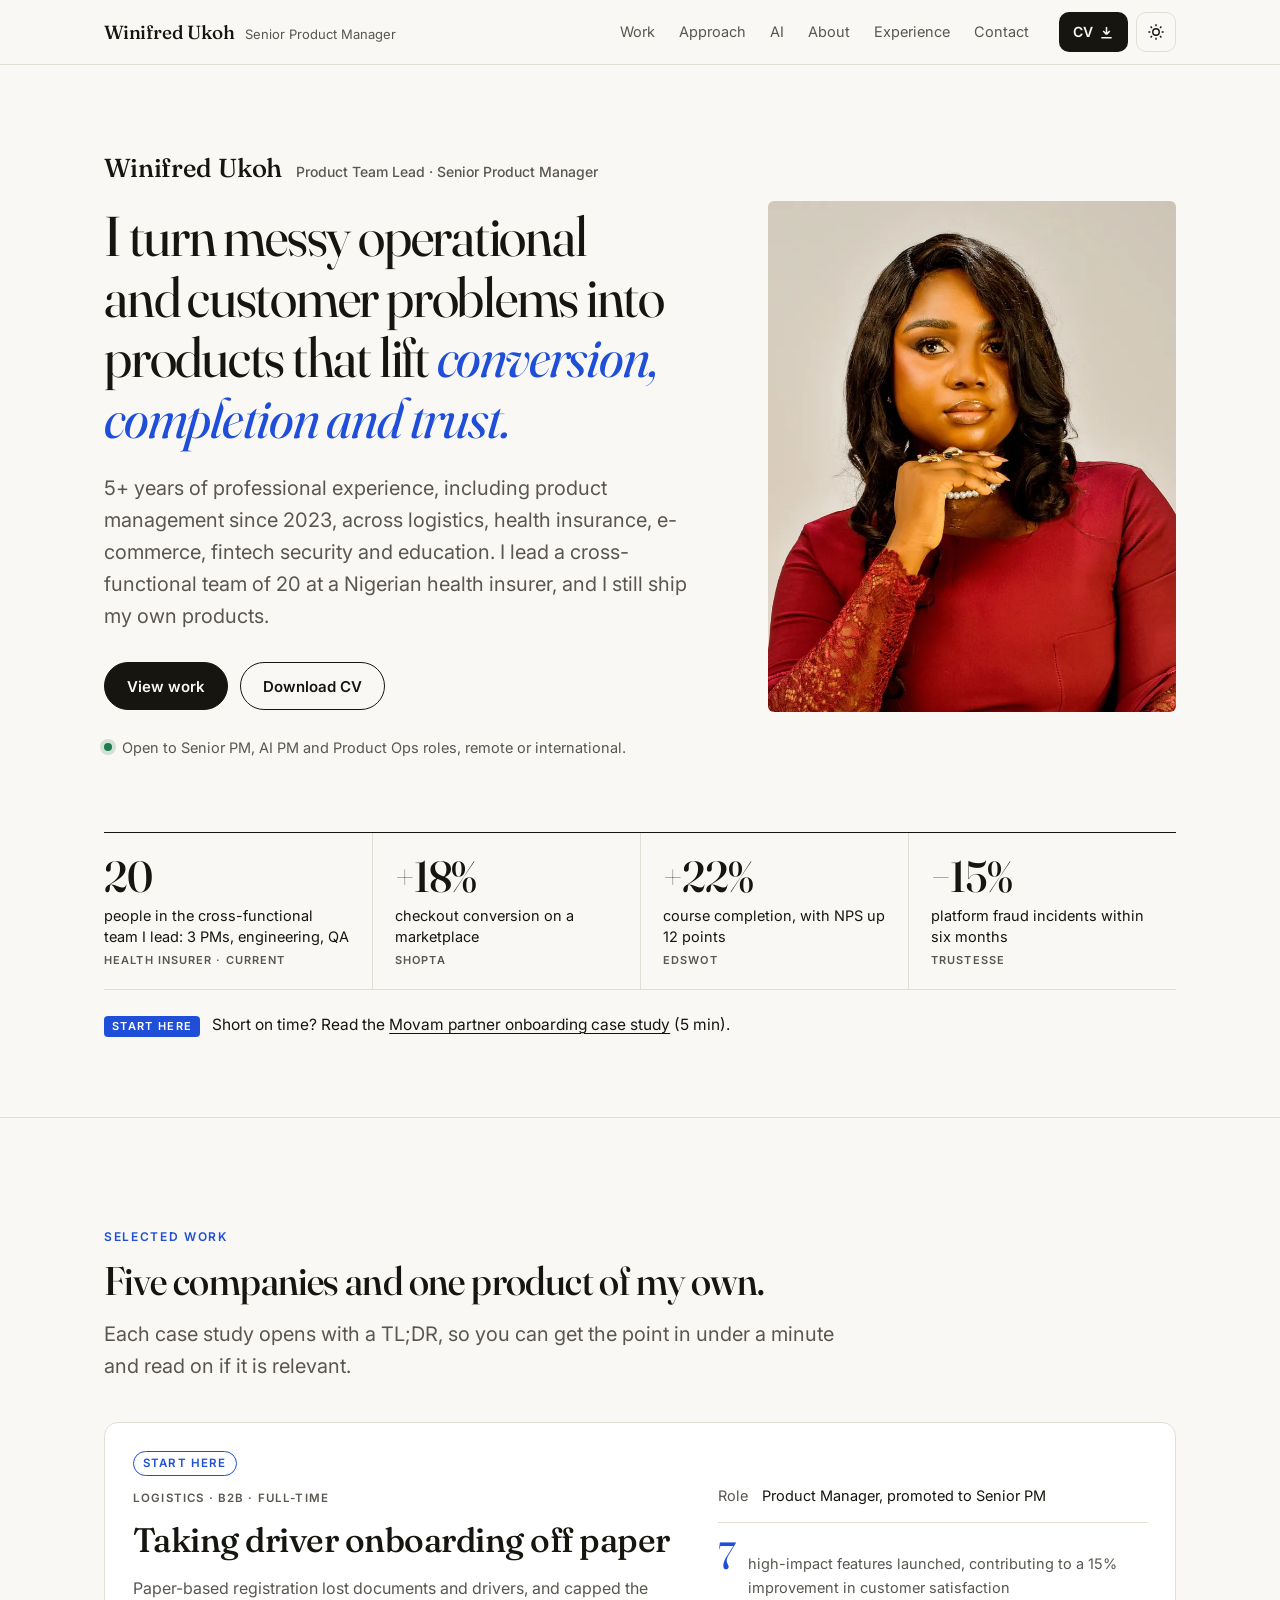
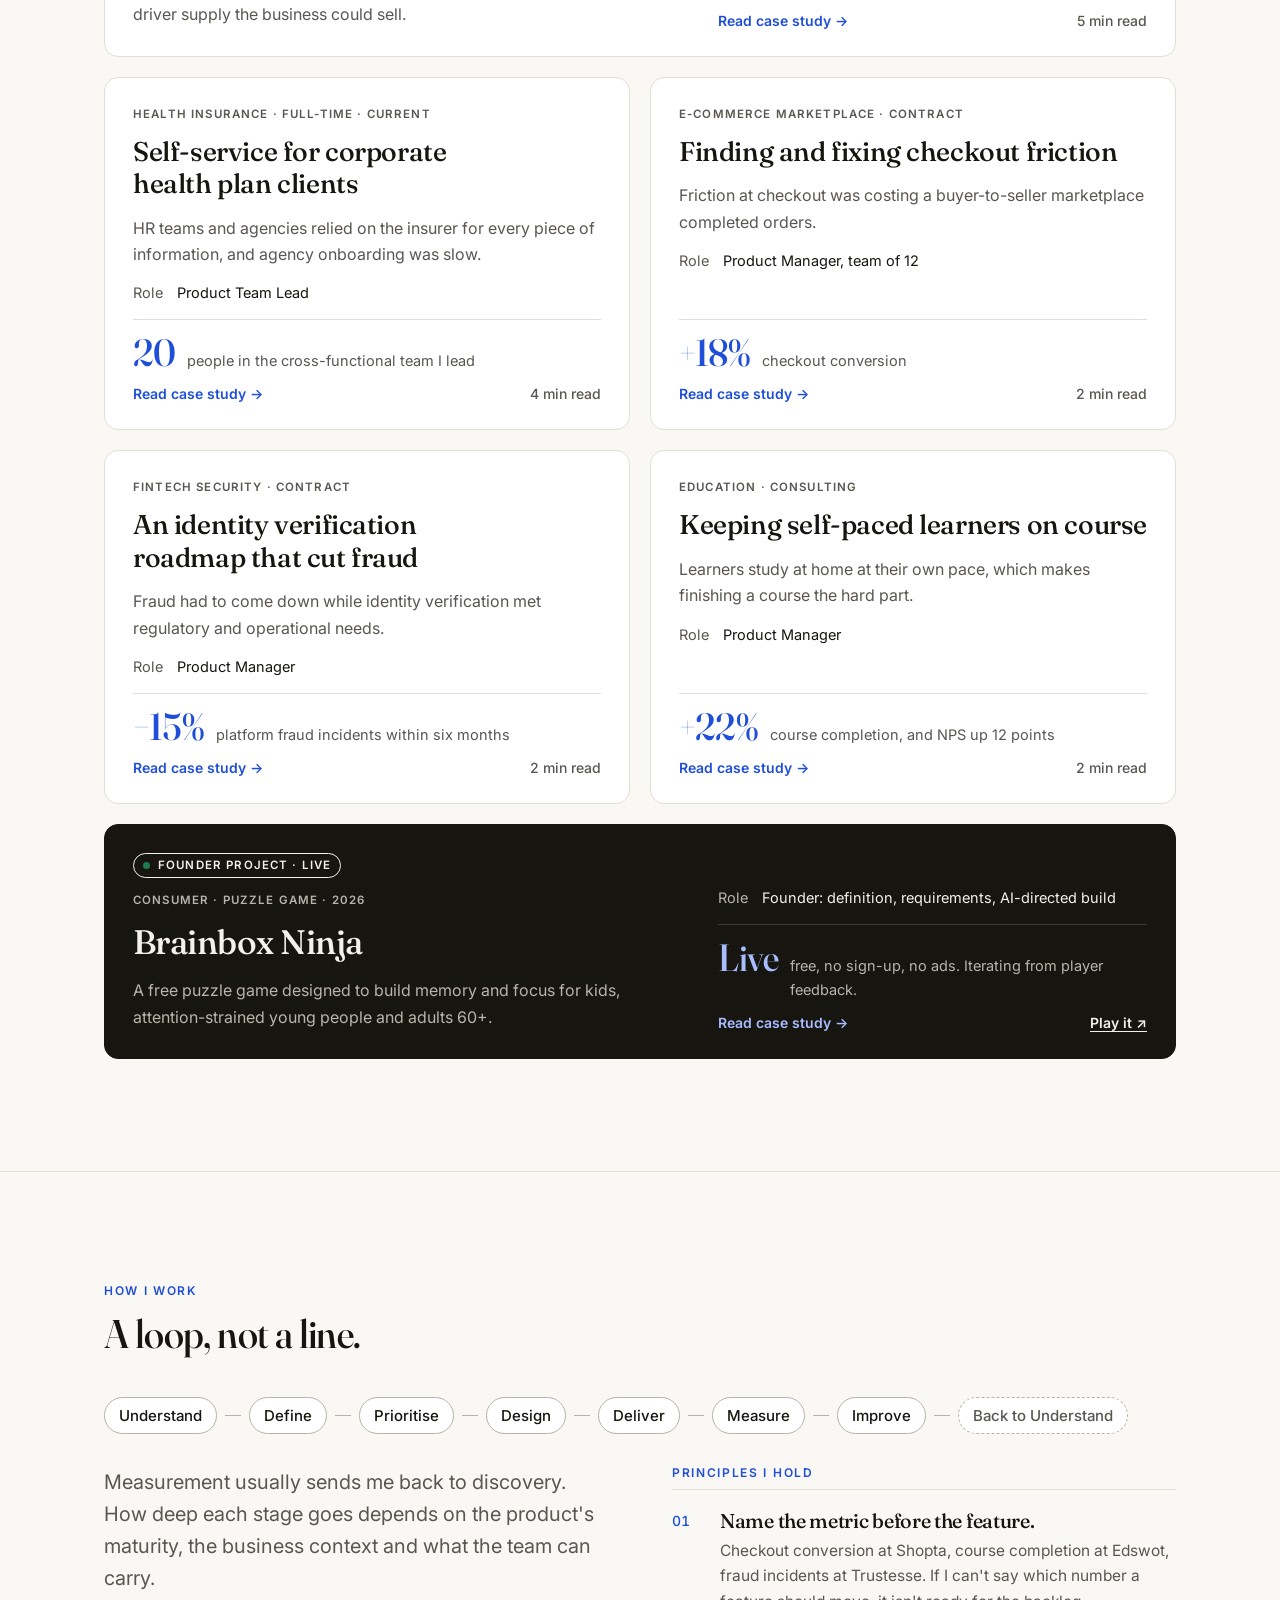
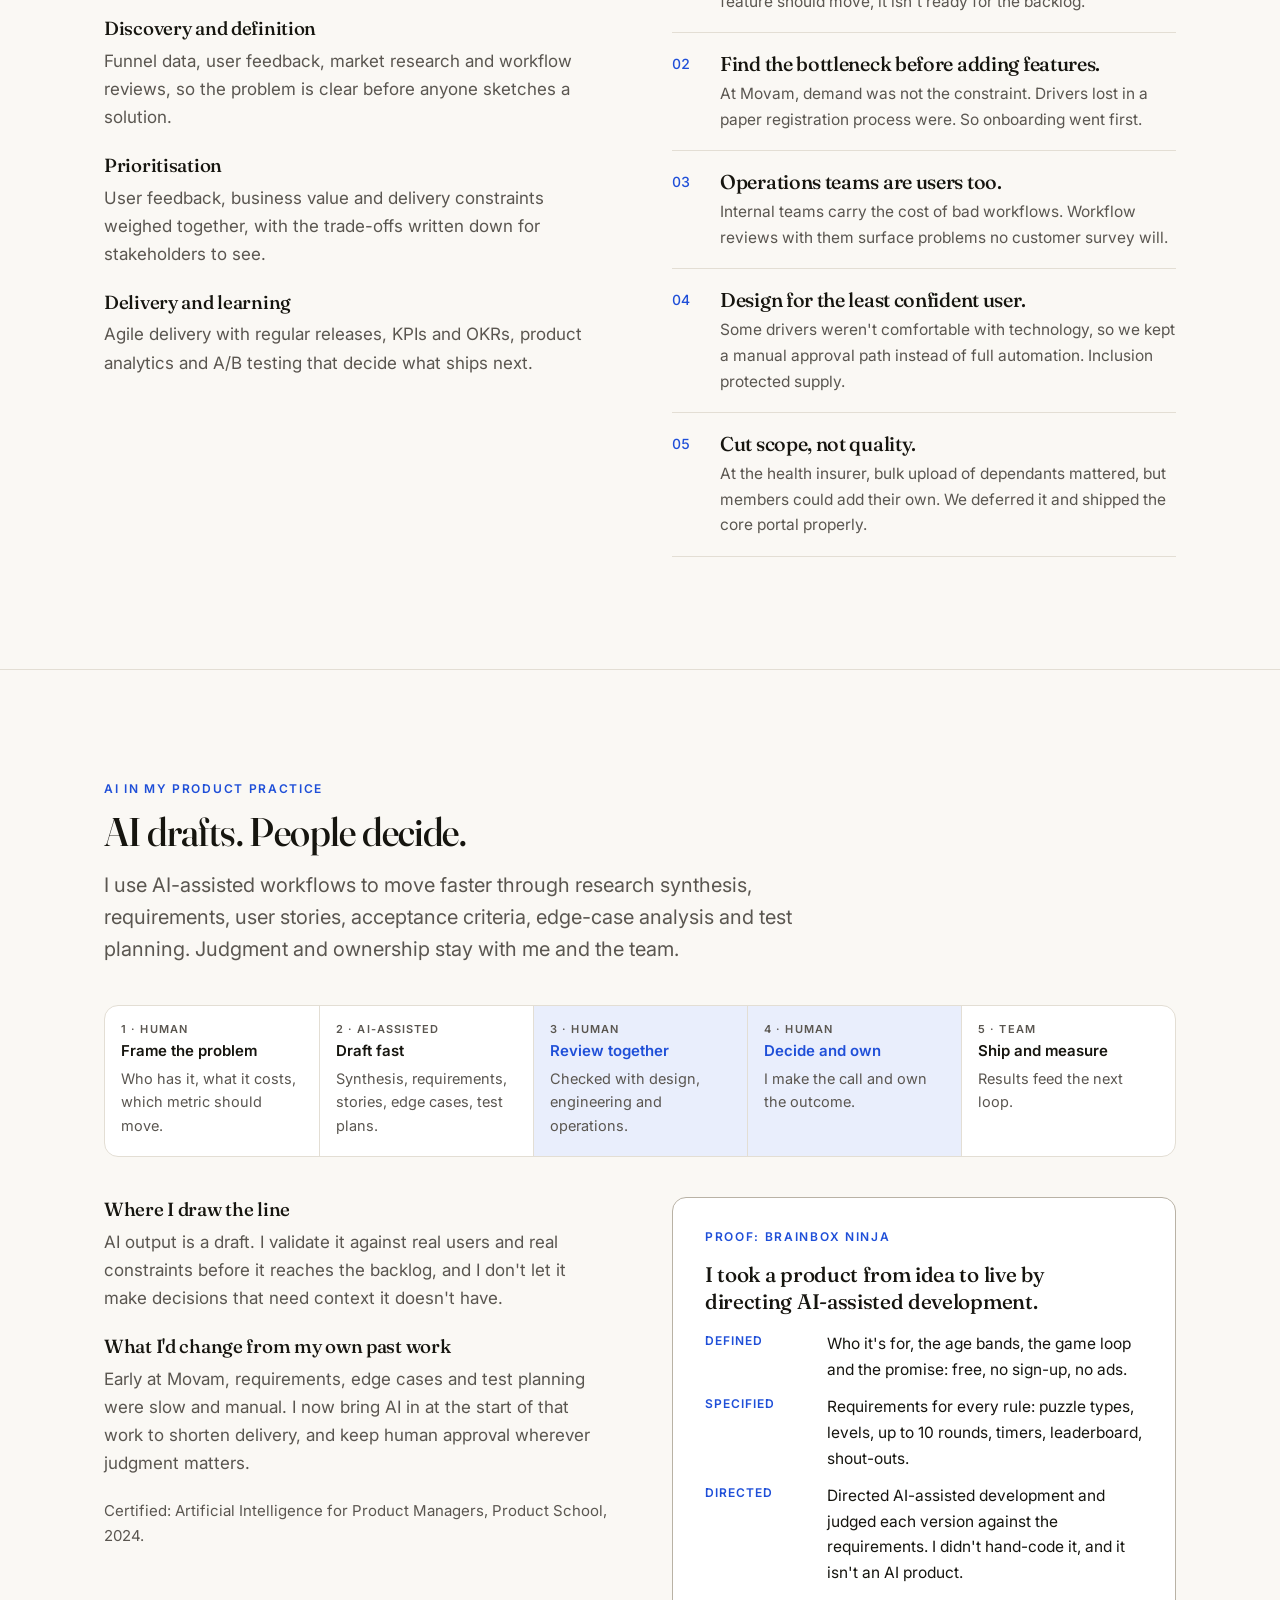
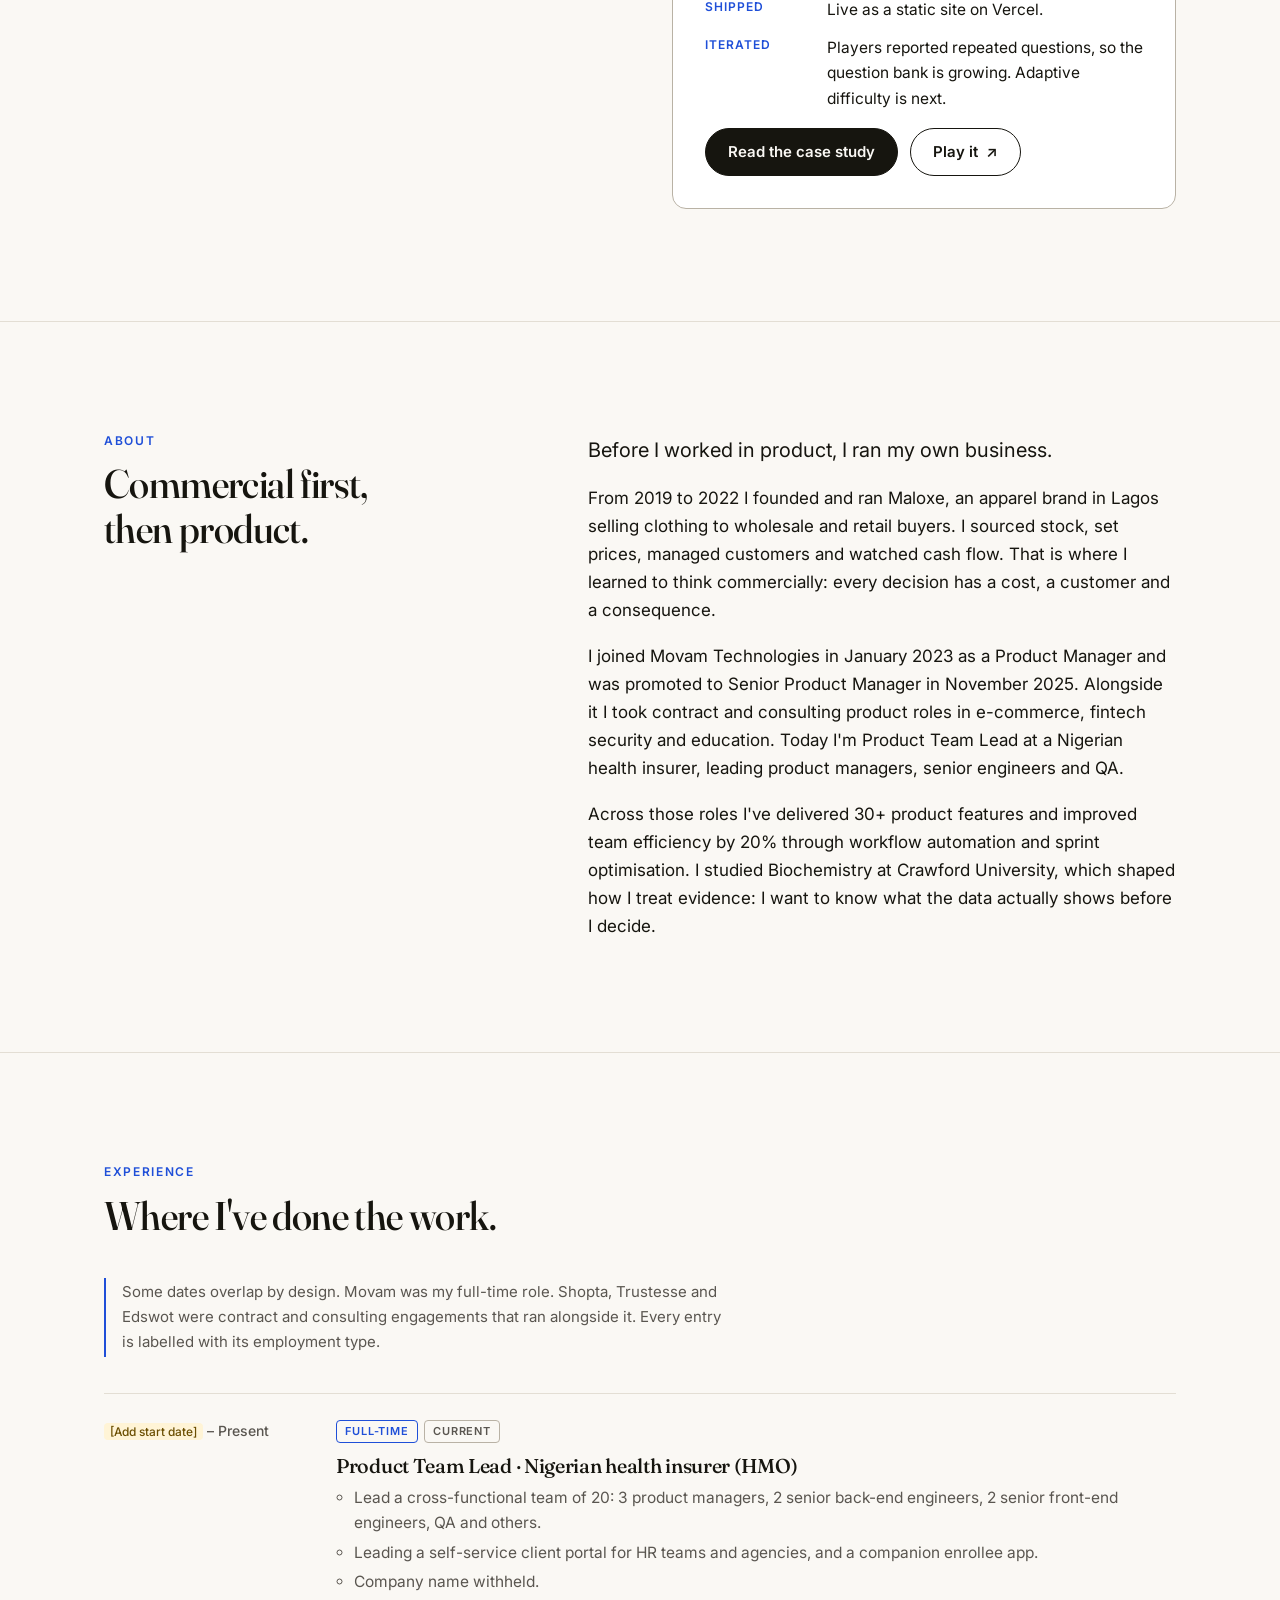
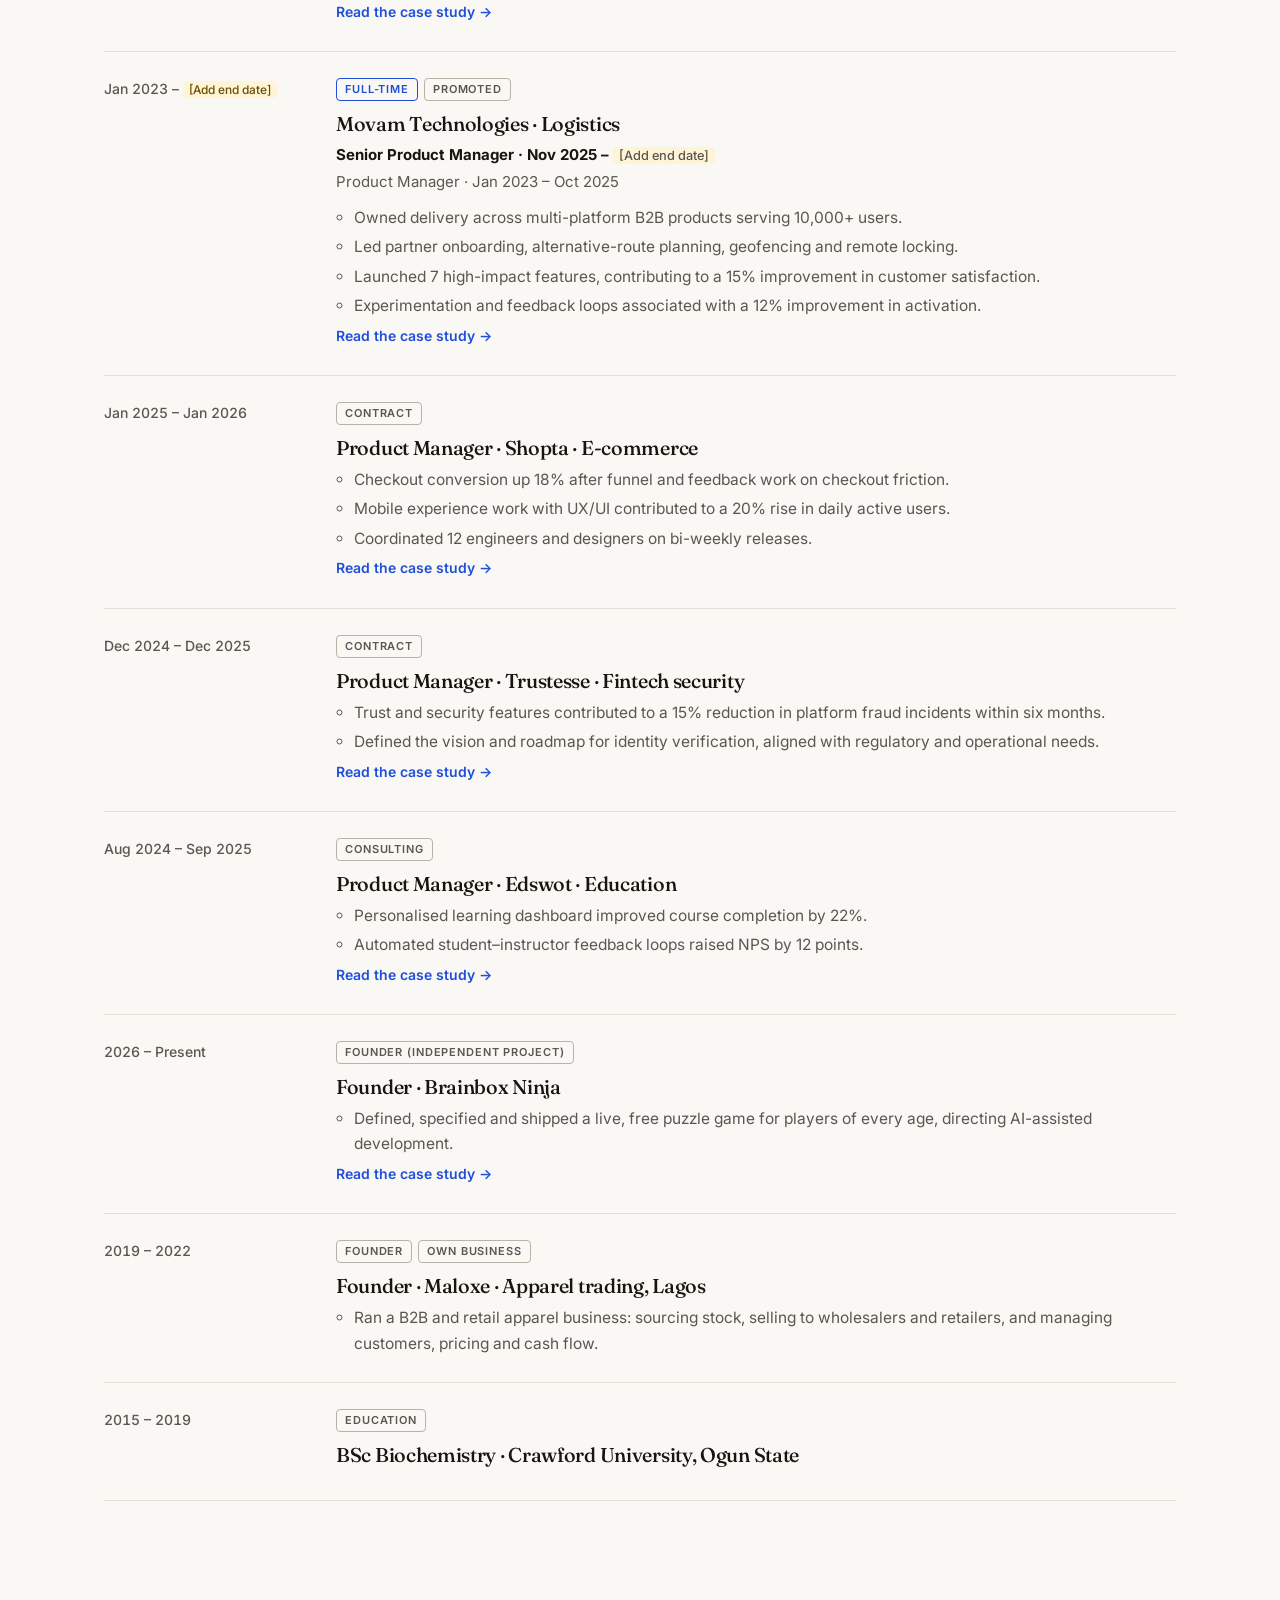
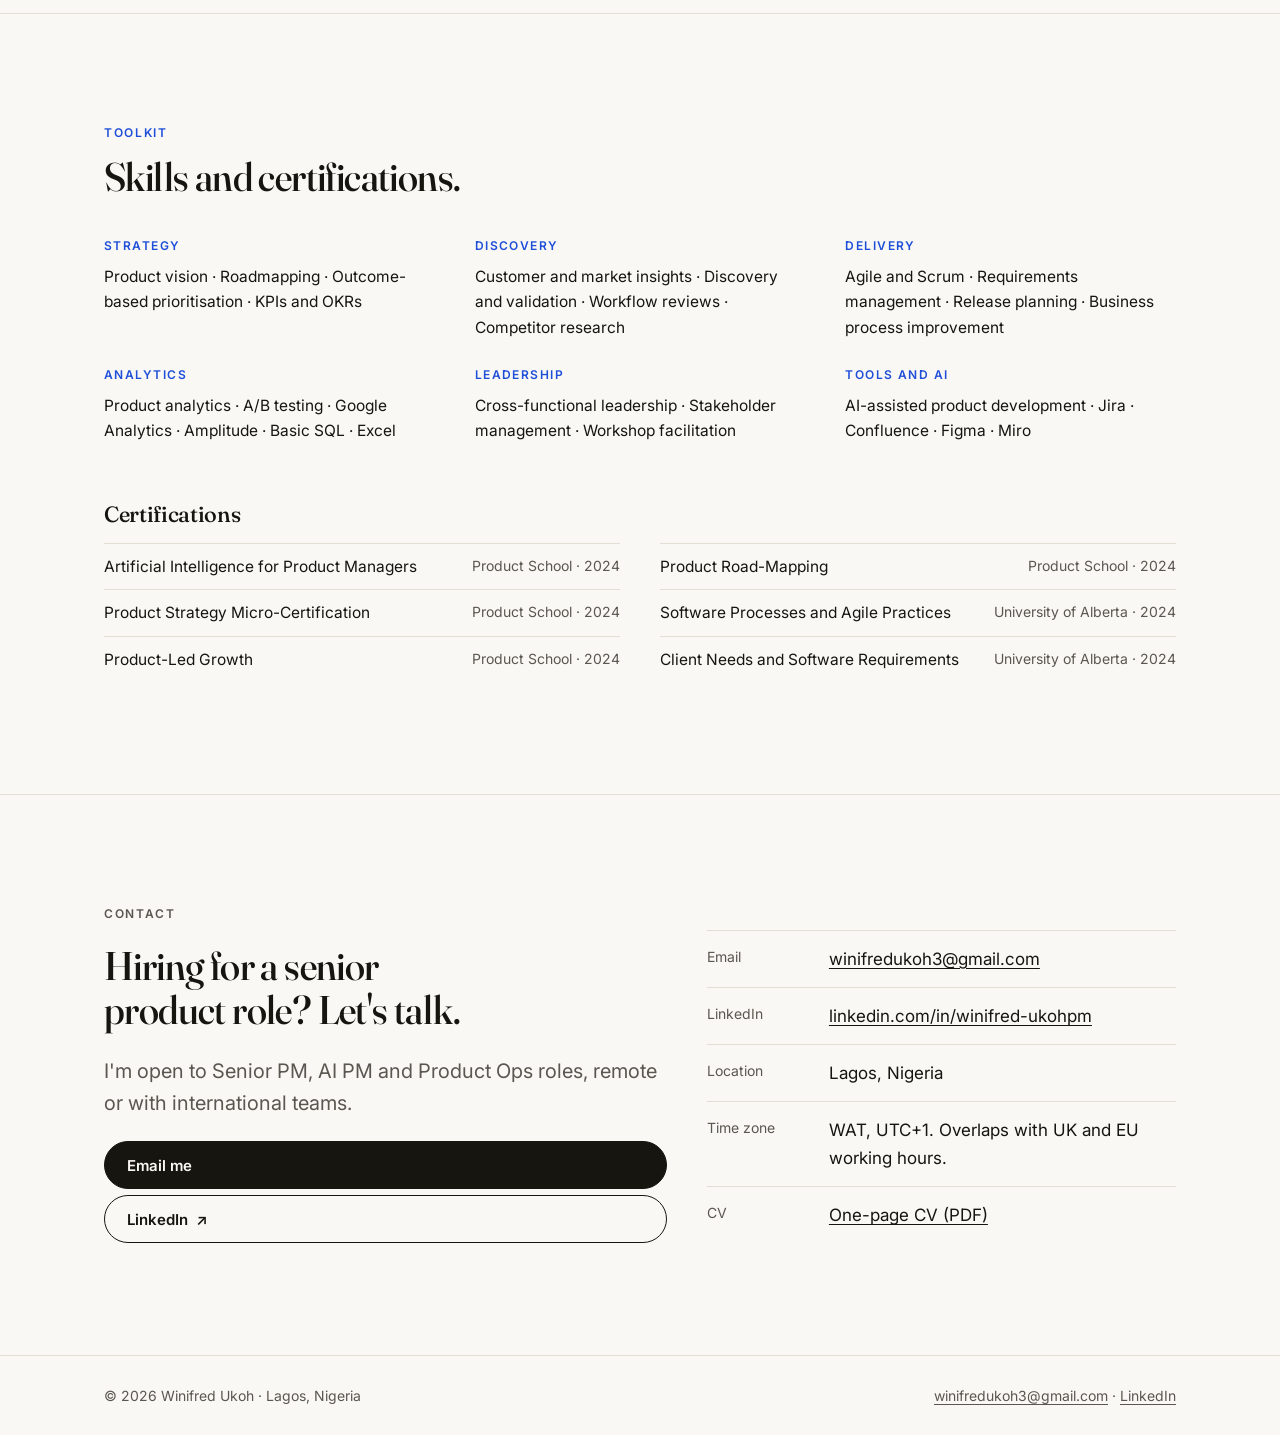
==== index.html @ 02f057ff "Add portfolio website Static HTML/CSS site with home page, six case studies, CV page, 404 page, asse" ====
<!doctype html>
<html lang="en-GB">
<head>
<meta charset="utf-8">
<meta name="viewport" content="width=device-width, initial-scale=1, viewport-fit=cover">
<title>Winifred Ukoh · Senior Product Manager</title>

<meta name="description" content="Winifred Ukoh is a Senior Product Manager and Product Team Lead in Lagos. Case studies in logistics, e-commerce, fintech security and education, plus Brainbox Ninja, a live founder project.">
<meta name="author" content="Winifred Ukoh">
<link rel="canonical" href="https://winifredukoh.vercel.app/">
<meta property="og:type" content="website">
<meta property="og:site_name" content="Winifred Ukoh">
<meta property="og:title" content="Winifred Ukoh · Senior Product Manager">
<meta property="og:description" content="Winifred Ukoh is a Senior Product Manager and Product Team Lead in Lagos. Case studies in logistics, e-commerce, fintech security and education, plus Brainbox Ninja, a live founder project.">
<meta property="og:url" content="https://winifredukoh.vercel.app/">
<meta property="og:image" content="https://winifredukoh.vercel.app/assets/og.png">
<meta property="og:image:width" content="1200">
<meta property="og:image:height" content="630">
<meta property="og:image:alt" content="Winifred Ukoh, Senior Product Manager">
<meta name="twitter:card" content="summary_large_image">
<meta name="theme-color" content="#FAF8F4" media="(prefers-color-scheme: light)">
<meta name="theme-color" content="#12110E" media="(prefers-color-scheme: dark)">
<script>try{var t=localStorage.getItem('theme');if(t==='dark'||t==='light')document.documentElement.setAttribute('data-theme',t)}catch(e){}</script>
<link rel="preconnect" href="https://fonts.googleapis.com">
<link rel="preconnect" href="https://fonts.gstatic.com" crossorigin>
<link rel="stylesheet" href="https://fonts.googleapis.com/css2?family=Fraunces:ital,opsz,wght@0,9..144,400;0,9..144,500;1,9..144,400&family=Inter:wght@400;500;600&display=swap">
<link rel="stylesheet" href="/assets/css/site.css">
<link rel="icon" href="/favicon.svg" type="image/svg+xml">
<link rel="icon" href="/favicon-32.png" sizes="32x32" type="image/png">
<link rel="apple-touch-icon" href="/apple-touch-icon.png">
<script type="application/ld+json">{"@context":"https://schema.org","@type":"Person","name":"Winifred Ukoh","jobTitle":"Senior Product Manager","url":"https://winifredukoh.vercel.app/","email":"mailto:winifredukoh3@gmail.com","address":{"@type":"PostalAddress","addressLocality":"Lagos","addressCountry":"NG"},"sameAs":["https://www.linkedin.com/in/winifred-ukohpm"]}</script>
<script>window.va=window.va||function(){(window.vaq=window.vaq||[]).push(arguments)};</script><script defer src="/_vercel/insights/script.js"></script>
</head>
<body>
<a class="skip" href="#main">Skip to content</a>
<header class="site-header"><div class="wrap">
<a class="brand" href="/">Winifred Ukoh<span>Senior Product Manager</span></a>
<nav id="site-nav" class="nav" aria-label="Primary"><ul><li><a href="/#work">Work</a></li><li><a href="/#approach">Approach</a></li><li><a href="/#ai">AI</a></li><li><a href="/#about">About</a></li><li><a href="/#experience">Experience</a></li><li><a href="/#contact">Contact</a></li></ul></nav>
<div class="hdr-actions">
<a class="cv-btn" href="/cv.pdf" download>CV <svg viewBox="0 0 16 16" fill="none" stroke="currentColor" stroke-width="1.6" aria-hidden="true"><path d="M8 2v8m0 0L4.5 6.5M8 10l3.5-3.5M2.5 13.5h11"/></svg><span class="sr"> (PDF download)</span></a>
<button id="theme-toggle" class="icon-btn" type="button" aria-label="Switch theme"><svg class="theme-sun" viewBox="0 0 20 20" fill="none" stroke="currentColor" stroke-width="1.6" aria-hidden="true"><circle cx="10" cy="10" r="3.6"/><path d="M10 1.5v2.2M10 16.3v2.2M1.5 10h2.2M16.3 10h2.2M4 4l1.5 1.5M14.5 14.5 16 16M4 16l1.5-1.5M14.5 5.5 16 4"/></svg><svg class="theme-moon" viewBox="0 0 20 20" fill="none" stroke="currentColor" stroke-width="1.6" aria-hidden="true"><path d="M16.5 12.2A7 7 0 0 1 7.8 3.5a7 7 0 1 0 8.7 8.7Z"/></svg></button>
<button id="menu-btn" class="icon-btn menu-btn" type="button" aria-expanded="false" aria-controls="site-nav" aria-label="Menu"><svg viewBox="0 0 20 20" fill="none" stroke="currentColor" stroke-width="1.6" aria-hidden="true"><path d="M3 6h14M3 10h14M3 14h14"/></svg></button>
</div></div></header>
<main id="main">
<section class="hero" aria-labelledby="hero-name"><div class="wrap">
<div class="hero-grid"><div>
<div class="hero-id"><h1 id="hero-name">Winifred Ukoh</h1><span class="role">Product Team Lead · Senior Product Manager</span></div>
<p class="thesis">I turn messy operational and customer problems into products that lift <em>conversion, completion and trust.</em></p>
<p class="lead">5+ years of professional experience, including product management since 2023, across logistics, health insurance, e-commerce, fintech security and education. I lead a cross-functional team of 20 at a Nigerian health insurer, and I still ship my own products.</p>
<div class="btns"><a class="btn primary" href="#work">View work</a><a class="btn" href="/cv.pdf" download>Download CV</a></div>
<p class="avail"><span class="dot" aria-hidden="true"></span><span>Open to Senior PM, AI PM and Product Ops roles, remote or international.</span></p>
</div>
<figure class="portrait"><picture><source srcset="/assets/img/winifred-ukoh.webp" type="image/webp"><img src="/assets/img/winifred-ukoh.jpg" alt="Winifred Ukoh, head-and-shoulders portrait" width="760" height="950" fetchpriority="high"></picture></figure>
</div>
<div class="proof" role="list" aria-label="Headline results">
<div role="listitem"><b>20</b><span>people in the cross-functional team I lead: 3 PMs, engineering, QA</span><small>Health insurer · current</small></div>
<div role="listitem"><b>+18%</b><span>checkout conversion on a marketplace</span><small>Shopta</small></div>
<div role="listitem"><b>+22%</b><span>course completion, with NPS up 12 points</span><small>Edswot</small></div>
<div role="listitem"><b>−15%</b><span>platform fraud incidents within six months</span><small>Trustesse</small></div>
</div>
<p class="start"><strong>Start here</strong><span>Short on time? Read the <a href="/work/movam/">Movam partner onboarding case study</a> (5 min).</span></p>
</div></section>

<section class="section" id="work" aria-labelledby="work-h"><div class="wrap">
<div class="section-head"><p class="eyebrow">Selected work</p><h2 id="work-h">Five companies and one product of my own.</h2>
<p class="lead">Each case study opens with a TL;DR, so you can get the point in under a minute and read on if it is relevant.</p></div>
<div class="work-grid"><article class="card lead-card"><div class="lc-grid"><div style="display:grid;gap:14px;align-content:start"><span class="badge">Start here</span><p class="meta">Logistics · B2B · Full-time</p><h3><a href="/work/movam/">Taking driver onboarding off paper</a></h3><p class="problem">Paper-based registration lost documents and drivers, and capped the driver supply the business could sell.</p></div>
<div style="display:grid;gap:14px;align-content:end"><dl><dt>Role</dt><dd>Product Manager, promoted to Senior PM</dd></dl><div class="metric"><b>7</b><span>high-impact features launched, contributing to a 15% improvement in customer satisfaction</span></div><div class="foot"><span class="go">Read case study →</span><span class="rt">5 min read</span></div></div></div></article><article class="card"><p class="meta">Health insurance · Full-time · Current</p><h3><a href="/work/health-insurance/">Self-service for corporate health plan clients</a></h3><p class="problem">HR teams and agencies relied on the insurer for every piece of information, and agency onboarding was slow.</p><dl><dt>Role</dt><dd>Product Team Lead</dd></dl>
<div class="metric"><b>20</b><span>people in the cross-functional team I lead</span></div><div class="foot"><span class="go">Read case study →</span><span class="rt">4 min read</span></div></article><article class="card"><p class="meta">E-commerce marketplace · Contract</p><h3><a href="/work/shopta/">Finding and fixing checkout friction</a></h3><p class="problem">Friction at checkout was costing a buyer-to-seller marketplace completed orders.</p><dl><dt>Role</dt><dd>Product Manager, team of 12</dd></dl>
<div class="metric"><b>+18%</b><span>checkout conversion</span></div><div class="foot"><span class="go">Read case study →</span><span class="rt">2 min read</span></div></article><article class="card"><p class="meta">Fintech security · Contract</p><h3><a href="/work/trustesse/">An identity verification roadmap that cut fraud</a></h3><p class="problem">Fraud had to come down while identity verification met regulatory and operational needs.</p><dl><dt>Role</dt><dd>Product Manager</dd></dl>
<div class="metric"><b>−15%</b><span>platform fraud incidents within six months</span></div><div class="foot"><span class="go">Read case study →</span><span class="rt">2 min read</span></div></article><article class="card"><p class="meta">Education · Consulting</p><h3><a href="/work/edswot/">Keeping self-paced learners on course</a></h3><p class="problem">Learners study at home at their own pace, which makes finishing a course the hard part.</p><dl><dt>Role</dt><dd>Product Manager</dd></dl>
<div class="metric"><b>+22%</b><span>course completion, and NPS up 12 points</span></div><div class="foot"><span class="go">Read case study →</span><span class="rt">2 min read</span></div></article><article class="card founder lead-card"><div class="lc-grid"><div style="display:grid;gap:14px;align-content:start"><span class="badge"><i aria-hidden="true"></i>Founder project · Live</span><p class="meta">Consumer · Puzzle game · 2026</p><h3><a href="/work/brainbox-ninja/">Brainbox Ninja</a></h3><p class="problem">A free puzzle game designed to build memory and focus for kids, attention-strained young people and adults 60+.</p></div>
<div style="display:grid;gap:14px;align-content:end"><dl><dt>Role</dt><dd>Founder: definition, requirements, AI-directed build</dd></dl><div class="metric"><b>Live</b><span>free, no sign-up, no ads. Iterating from player feedback.</span></div><div class="foot"><span class="go">Read case study →</span><a class="play" href="https://brainbox-ninja.vercel.app" target="_blank" rel="noopener">Play it <span aria-hidden="true">↗</span></a></div></div></div></article></div>
</div></section>

<section class="section" id="approach" aria-labelledby="approach-h"><div class="wrap">
<div class="section-head"><p class="eyebrow">How I work</p><h2 id="approach-h">A loop, not a line.</h2></div>
<ol class="loop" aria-label="Product loop"><li><span>Understand</span></li><li><span>Define</span></li><li><span>Prioritise</span></li><li><span>Design</span></li><li><span>Deliver</span></li><li><span>Measure</span></li><li><span>Improve</span></li><li class="back"><span>Back to Understand</span></li></ol>
<div class="two">
<div class="stack">
<p class="lead">Measurement usually sends me back to discovery. How deep each stage goes depends on the product's maturity, the business context and what the team can carry.</p>
<div><h3>Discovery and definition</h3><p>Funnel data, user feedback, market research and workflow reviews, so the problem is clear before anyone sketches a solution.</p></div>
<div><h3>Prioritisation</h3><p>User feedback, business value and delivery constraints weighed together, with the trade-offs written down for stakeholders to see.</p></div>
<div><h3>Delivery and learning</h3><p>Agile delivery with regular releases, KPIs and OKRs, product analytics and A/B testing that decide what ships next.</p></div>
</div>
<div><h3 class="sr">Principles</h3><p class="eyebrow" style="margin-bottom:8px">Principles I hold</p>
<ol class="principles">
<li><h3>Name the metric before the feature.</h3><p>Checkout conversion at Shopta, course completion at Edswot, fraud incidents at Trustesse. If I can't say which number a feature should move, it isn't ready for the backlog.</p></li>
<li><h3>Find the bottleneck before adding features.</h3><p>At Movam, demand was not the constraint. Drivers lost in a paper registration process were. So onboarding went first.</p></li>
<li><h3>Operations teams are users too.</h3><p>Internal teams carry the cost of bad workflows. Workflow reviews with them surface problems no customer survey will.</p></li>
<li><h3>Design for the least confident user.</h3><p>Some drivers weren't comfortable with technology, so we kept a manual approval path instead of full automation. Inclusion protected supply.</p></li>
<li><h3>Cut scope, not quality.</h3><p>At the health insurer, bulk upload of dependants mattered, but members could add their own. We deferred it and shipped the core portal properly.</p></li>
</ol></div>
</div>
</div></section>

<section class="section" id="ai" aria-labelledby="ai-h"><div class="wrap">
<div class="section-head"><p class="eyebrow">AI in my product practice</p><h2 id="ai-h">AI drafts. People decide.</h2>
<p class="lead">I use AI-assisted workflows to move faster through research synthesis, requirements, user stories, acceptance criteria, edge-case analysis and test planning. Judgment and ownership stay with me and the team.</p></div>
<ol class="ai-flow" aria-label="Human-in-the-loop workflow">
<li><small>1 · Human</small><b>Frame the problem</b><span>Who has it, what it costs, which metric should move.</span></li>
<li><small>2 · AI-assisted</small><b>Draft fast</b><span>Synthesis, requirements, stories, edge cases, test plans.</span></li>
<li class="human"><small>3 · Human</small><b>Review together</b><span>Checked with design, engineering and operations.</span></li>
<li class="human"><small>4 · Human</small><b>Decide and own</b><span>I make the call and own the outcome.</span></li>
<li><small>5 · Team</small><b>Ship and measure</b><span>Results feed the next loop.</span></li>
</ol>
<div class="two">
<div class="stack">
<div><h3>Where I draw the line</h3><p>AI output is a draft. I validate it against real users and real constraints before it reaches the backlog, and I don't let it make decisions that need context it doesn't have.</p></div>
<div><h3>What I'd change from my own past work</h3><p>Early at Movam, requirements, edge cases and test planning were slow and manual. I now bring AI in at the start of that work to shorten delivery, and keep human approval wherever judgment matters.</p></div>
<p class="muted" style="font-size:15px">Certified: Artificial Intelligence for Product Managers, Product School, 2024.</p>
</div>
<div class="proof-box"><p class="eyebrow">Proof: Brainbox Ninja</p>
<h3>I took a product from idea to live by directing AI-assisted development.</h3>
<ol class="steps">
<li><b>Defined</b><span>Who it's for, the age bands, the game loop and the promise: free, no sign-up, no ads.</span></li>
<li><b>Specified</b><span>Requirements for every rule: puzzle types, levels, up to 10 rounds, timers, leaderboard, shout-outs.</span></li>
<li><b>Directed</b><span>Directed AI-assisted development and judged each version against the requirements. I didn't hand-code it, and it isn't an AI product.</span></li>
<li><b>Shipped</b><span>Live as a static site on Vercel.</span></li>
<li><b>Iterated</b><span>Players reported repeated questions, so the question bank is growing. Adaptive difficulty is next.</span></li>
</ol>
<div class="btns"><a class="btn primary" href="/work/brainbox-ninja/">Read the case study</a><a class="btn" href="https://brainbox-ninja.vercel.app" target="_blank" rel="noopener">Play it <span aria-hidden="true">↗</span></a></div>
</div>
</div>
</div></section>

<section class="section" id="about" aria-labelledby="about-h"><div class="wrap about-grid">
<div class="section-head" style="margin:0"><p class="eyebrow">About</p><h2 id="about-h">Commercial first, then product.</h2></div>
<div class="prose">
<p class="lead" style="color:var(--fg)">Before I worked in product, I ran my own business.</p>
<p>From 2019 to 2022 I founded and ran Maloxe, an apparel brand in Lagos selling clothing to wholesale and retail buyers. I sourced stock, set prices, managed customers and watched cash flow. That is where I learned to think commercially: every decision has a cost, a customer and a consequence.</p>
<p>I joined Movam Technologies in January 2023 as a Product Manager and was promoted to Senior Product Manager in November 2025. Alongside it I took contract and consulting product roles in e-commerce, fintech security and education. Today I'm Product Team Lead at a Nigerian health insurer, leading product managers, senior engineers and QA.</p>
<p>Across those roles I've delivered 30+ product features and improved team efficiency by 20% through workflow automation and sprint optimisation. I studied Biochemistry at Crawford University, which shaped how I treat evidence: I want to know what the data actually shows before I decide.</p>
</div>
</div></section>

<section class="section" id="experience" aria-labelledby="exp-h"><div class="wrap">
<div class="section-head"><p class="eyebrow">Experience</p><h2 id="exp-h">Where I've done the work.</h2></div>
<p class="overlap">Some dates overlap by design. Movam was my full-time role. Shopta, Trustesse and Edswot were contract and consulting engagements that ran alongside it. Every entry is labelled with its employment type.</p>
<ol class="timeline">
<li><div class="when"><span class="ph">[Add start date]</span> – Present</div><div><div class="tags"><span class="tag ft">Full-time</span><span class="tag">Current</span></div>
<h3>Product Team Lead · Nigerian health insurer (HMO)</h3>
<ul><li>Lead a cross-functional team of 20: 3 product managers, 2 senior back-end engineers, 2 senior front-end engineers, QA and others.</li><li>Leading a self-service client portal for HR teams and agencies, and a companion enrollee app.</li><li>Company name withheld.</li></ul>
<a class="more" href="/work/health-insurance/">Read the case study →</a></div></li>
<li><div class="when">Jan 2023 – <span class="ph">[Add end date]</span></div><div><div class="tags"><span class="tag ft">Full-time</span><span class="tag">Promoted</span></div>
<h3>Movam Technologies · Logistics</h3>
<div class="promo"><b>Senior Product Manager · Nov 2025 – <span class="ph">[Add end date]</span></b><span>Product Manager · Jan 2023 – Oct 2025</span></div>
<ul><li>Owned delivery across multi-platform B2B products serving 10,000+ users.</li><li>Led partner onboarding, alternative-route planning, geofencing and remote locking.</li><li>Launched 7 high-impact features, contributing to a 15% improvement in customer satisfaction.</li><li>Experimentation and feedback loops associated with a 12% improvement in activation.</li></ul>
<a class="more" href="/work/movam/">Read the case study →</a></div></li>
<li><div class="when">Jan 2025 – Jan 2026</div><div><div class="tags"><span class="tag">Contract</span></div>
<h3>Product Manager · Shopta · E-commerce</h3>
<ul><li>Checkout conversion up 18% after funnel and feedback work on checkout friction.</li><li>Mobile experience work with UX/UI contributed to a 20% rise in daily active users.</li><li>Coordinated 12 engineers and designers on bi-weekly releases.</li></ul>
<a class="more" href="/work/shopta/">Read the case study →</a></div></li>
<li><div class="when">Dec 2024 – Dec 2025</div><div><div class="tags"><span class="tag">Contract</span></div>
<h3>Product Manager · Trustesse · Fintech security</h3>
<ul><li>Trust and security features contributed to a 15% reduction in platform fraud incidents within six months.</li><li>Defined the vision and roadmap for identity verification, aligned with regulatory and operational needs.</li></ul>
<a class="more" href="/work/trustesse/">Read the case study →</a></div></li>
<li><div class="when">Aug 2024 – Sep 2025</div><div><div class="tags"><span class="tag">Consulting</span></div>
<h3>Product Manager · Edswot · Education</h3>
<ul><li>Personalised learning dashboard improved course completion by 22%.</li><li>Automated student–instructor feedback loops raised NPS by 12 points.</li></ul>
<a class="more" href="/work/edswot/">Read the case study →</a></div></li>
<li><div class="when">2026 – Present</div><div><div class="tags"><span class="tag">Founder (independent project)</span></div>
<h3>Founder · Brainbox Ninja</h3>
<ul><li>Defined, specified and shipped a live, free puzzle game for players of every age, directing AI-assisted development.</li></ul>
<a class="more" href="/work/brainbox-ninja/">Read the case study →</a></div></li>
<li><div class="when">2019 – 2022</div><div><div class="tags"><span class="tag">Founder</span><span class="tag">Own business</span></div>
<h3>Founder · Maloxe · Apparel trading, Lagos</h3>
<ul><li>Ran a B2B and retail apparel business: sourcing stock, selling to wholesalers and retailers, and managing customers, pricing and cash flow.</li></ul></div></li>
<li><div class="when">2015 – 2019</div><div><div class="tags"><span class="tag">Education</span></div>
<h3>BSc Biochemistry · Crawford University, Ogun State</h3></div></li>
</ol>
</div></section>

<section class="section" id="toolkit" aria-labelledby="tk-h"><div class="wrap">
<div class="section-head"><p class="eyebrow">Toolkit</p><h2 id="tk-h">Skills and certifications.</h2></div>
<div class="tk">
<div><h3>Strategy</h3><p>Product vision · Roadmapping · Outcome-based prioritisation · KPIs and OKRs</p></div>
<div><h3>Discovery</h3><p>Customer and market insights · Discovery and validation · Workflow reviews · Competitor research</p></div>
<div><h3>Delivery</h3><p>Agile and Scrum · Requirements management · Release planning · Business process improvement</p></div>
<div><h3>Analytics</h3><p>Product analytics · A/B testing · Google Analytics · Amplitude · Basic SQL · Excel</p></div>
<div><h3>Leadership</h3><p>Cross-functional leadership · Stakeholder management · Workshop facilitation</p></div>
<div><h3>Tools and AI</h3><p>AI-assisted product development · Jira · Confluence · Figma · Miro</p></div>
</div>
<h3 style="margin:56px 0 14px;font-size:22px">Certifications</h3>
<ul class="certs">
<li>Artificial Intelligence for Product Managers <span>Product School · 2024</span></li>
<li>Product Strategy Micro-Certification <span>Product School · 2024</span></li>
<li>Product-Led Growth <span>Product School · 2024</span></li>
<li>Product Road-Mapping <span>Product School · 2024</span></li>
<li>Software Processes and Agile Practices <span>University of Alberta · 2024</span></li>
<li>Client Needs and Software Requirements <span>University of Alberta · 2024</span></li>
</ul>
</div></section>

<section class="section" id="contact" aria-labelledby="contact-h"><div class="wrap contact-grid">
<div class="stack"><p class="eyebrow">Contact</p><h2 id="contact-h">Hiring for a senior product role? Let's talk.</h2>
<p class="lead">I'm open to Senior PM, AI PM and Product Ops roles, remote or with international teams.</p>
<div class="btns"><a class="btn primary" href="mailto:winifredukoh3@gmail.com">Email me</a><a class="btn" href="https://www.linkedin.com/in/winifred-ukohpm" target="_blank" rel="noopener">LinkedIn <span aria-hidden="true">↗</span></a></div></div>
<dl class="contact-list">
<div><dt>Email</dt><dd><a href="mailto:winifredukoh3@gmail.com">winifredukoh3@gmail.com</a></dd></div>
<div><dt>LinkedIn</dt><dd><a href="https://www.linkedin.com/in/winifred-ukohpm" target="_blank" rel="noopener">linkedin.com/in/winifred-ukohpm</a></dd></div>
<div><dt>Location</dt><dd>Lagos, Nigeria</dd></div>
<div><dt>Time zone</dt><dd>WAT, UTC+1. Overlaps with UK and EU working hours.</dd></div>
<div><dt>CV</dt><dd><a href="/cv/">One-page CV (PDF)</a></dd></div>
</dl>
</div></section>
</main>
<footer class="site-footer"><div class="wrap">
<span>© 2026 Winifred Ukoh · Lagos, Nigeria</span>
<span><a href="mailto:winifredukoh3@gmail.com">winifredukoh3@gmail.com</a> · <a href="https://www.linkedin.com/in/winifred-ukohpm" target="_blank" rel="noopener">LinkedIn</a></span>
</div></footer>
<script src="/assets/js/site.js" defer></script>
</body>
</html>
---- assets/css/site.css ----
/* Winifred Ukoh portfolio — editorial, warm white, one cobalt accent.
   Layout concept: a single reading column (max 1120px) with generous rhythm;
   case studies use a sticky contents rail beside a 68ch article. */
:root{
  --bg:#FAF8F4; --fg:#16150F; --mut:#5A5650; --line:#E3DED4; --line-strong:#B9B2A5;
  --card:#FFFFFF; --acc:#1F4FD8; --acc-ink:#FFFFFF; --acc-soft:#E9EEFC;
  --inv-bg:#16150F; --inv-fg:#F4F1EA; --inv-mut:#B9B4AA; --inv-acc:#A9BCFF; --inv-line:#3A3830;
  --live:#1E7A4F; --ph-bg:#FFF4D6; --ph-fg:#6B4E00;
  --serif:"Fraunces",Georgia,"Times New Roman",serif;
  --sans:"Inter",system-ui,-apple-system,"Segoe UI",Roboto,sans-serif;
  --wrap:1120px; --radius:14px; --header:64px;
  color-scheme:light;
}
@media (prefers-color-scheme:dark){:root:not([data-theme="light"]){
  --bg:#12110E; --fg:#F2EFE8; --mut:#ABA69C; --line:#2C2A25; --line-strong:#4D4A42;
  --card:#1A1915; --acc:#93ABFF; --acc-ink:#0E1430; --acc-soft:#1C2340;
  --inv-bg:#F2EFE8; --inv-fg:#16150F; --inv-mut:#5A5650; --inv-acc:#1F4FD8; --inv-line:#D6D0C4;
  --live:#4CC28A; --ph-bg:#3A2F10; --ph-fg:#FFD98A; color-scheme:dark}}
:root[data-theme="dark"]{
  --bg:#12110E; --fg:#F2EFE8; --mut:#ABA69C; --line:#2C2A25; --line-strong:#4D4A42;
  --card:#1A1915; --acc:#93ABFF; --acc-ink:#0E1430; --acc-soft:#1C2340;
  --inv-bg:#F2EFE8; --inv-fg:#16150F; --inv-mut:#5A5650; --inv-acc:#1F4FD8; --inv-line:#D6D0C4;
  --live:#4CC28A; --ph-bg:#3A2F10; --ph-fg:#FFD98A; color-scheme:dark}

*,*::before,*::after{box-sizing:border-box}
html{-webkit-text-size-adjust:100%;scroll-padding-top:calc(var(--header) + 24px + env(safe-area-inset-top,0px))}
@media (prefers-reduced-motion:no-preference){html{scroll-behavior:smooth}}
body{margin:0;background:var(--bg);color:var(--fg);font:400 17px/1.65 var(--sans);text-rendering:optimizeLegibility;-webkit-font-smoothing:antialiased;overflow-x:hidden}
body::before{content:"";position:fixed;inset:0 0 auto;height:env(safe-area-inset-top,0px);background:var(--bg);z-index:30}
img,svg{max-width:100%;display:block}
a{color:inherit;text-decoration-thickness:1px;text-underline-offset:3px}
a:hover{color:var(--acc)}
:focus-visible{outline:2px solid var(--acc);outline-offset:3px;border-radius:4px}
.skip{position:absolute;left:16px;top:-60px;background:var(--fg);color:var(--bg);padding:10px 14px;border-radius:8px;z-index:50;text-decoration:none;font-weight:600}
.skip:focus{top:calc(12px + env(safe-area-inset-top,0px))}
.sr{position:absolute;width:1px;height:1px;overflow:hidden;clip:rect(0 0 0 0);white-space:nowrap}

.wrap{max-width:var(--wrap);margin:0 auto;padding-left:max(24px,env(safe-area-inset-left,0px));padding-right:max(24px,env(safe-area-inset-right,0px))}
@media (max-width:480px){.wrap{padding-left:max(16px,env(safe-area-inset-left,0px));padding-right:max(16px,env(safe-area-inset-right,0px))}}

h1,h2,h3{font-family:var(--serif);font-weight:500;letter-spacing:-.015em;text-wrap:balance;margin:0}
h1{font-size:clamp(36px,5.4vw,60px);line-height:1.06;font-variation-settings:"opsz" 120}
h2{font-size:clamp(28px,3.6vw,40px);line-height:1.12;font-variation-settings:"opsz" 96}
h3{font-size:21px;line-height:1.3;font-variation-settings:"opsz" 36}
p{margin:0}
.eyebrow{font:600 12px/1.2 var(--sans);letter-spacing:.14em;text-transform:uppercase;color:var(--acc);margin:0}
.muted{color:var(--mut)}
.lead{font-size:clamp(18px,1.6vw,20px);line-height:1.6;color:var(--mut);max-width:62ch}

/* Header */
.site-header{position:sticky;top:env(safe-area-inset-top,0px);z-index:20;background:var(--bg);border-bottom:1px solid var(--line)}
.site-header .wrap{display:flex;align-items:center;gap:20px;height:var(--header)}
.brand{font:500 19px/1 var(--serif);text-decoration:none;letter-spacing:-.01em;white-space:nowrap;margin-right:auto}
.brand span{color:var(--mut);font:400 13px/1 var(--sans);letter-spacing:0;margin-left:10px}
.nav ul{display:flex;gap:4px;list-style:none;margin:0;padding:0}
.nav a{display:block;padding:8px 10px;border-radius:8px;text-decoration:none;font-size:14.5px;color:var(--mut)}
.nav a:hover,.nav a[aria-current="page"]{color:var(--fg)}
.hdr-actions{display:flex;align-items:center;gap:8px}
.icon-btn{display:inline-grid;place-items:center;width:40px;height:40px;border-radius:10px;border:1px solid var(--line);background:transparent;color:var(--fg);cursor:pointer}
.icon-btn:hover{border-color:var(--line-strong)}
.icon-btn svg{width:18px;height:18px}
.theme-moon{display:none}
:root[data-theme="dark"] .theme-sun{display:none}:root[data-theme="dark"] .theme-moon{display:block}
@media (prefers-color-scheme:dark){:root:not([data-theme="light"]) .theme-sun{display:none}:root:not([data-theme="light"]) .theme-moon{display:block}}
.cv-btn{display:inline-flex;align-items:center;gap:6px;height:40px;padding:0 14px;border-radius:10px;background:var(--fg);color:var(--bg);text-decoration:none;font:600 14px/1 var(--sans);white-space:nowrap}
.cv-btn:hover{background:var(--acc);color:var(--acc-ink)}
.cv-btn svg{width:15px;height:15px}
.menu-btn{display:none}
@media (max-width:900px){
  .brand span{display:none}
  .menu-btn{display:inline-grid}
  .nav{position:absolute;left:0;right:0;top:100%;background:var(--bg);border-bottom:1px solid var(--line);display:none}
  .nav.open{display:block}
  .nav ul{flex-direction:column;padding:8px max(16px,env(safe-area-inset-left,0px)) 16px}
  .nav a{font-size:17px;padding:12px 8px}
}

/* Buttons */
.btns{display:flex;flex-wrap:wrap;gap:12px}
.btn{display:inline-flex;align-items:center;gap:8px;min-height:48px;padding:0 22px;border-radius:999px;font:600 15px/1 var(--sans);text-decoration:none;border:1px solid var(--fg);color:var(--fg);transition:background-color .18s,color .18s,border-color .18s}
.btn:hover{border-color:var(--acc);color:var(--acc)}
.btn.primary{background:var(--fg);color:var(--bg)}
.btn.primary:hover{background:var(--acc);border-color:var(--acc);color:var(--acc-ink)}

/* Sections */
.section{padding-block:clamp(64px,9vw,112px);border-top:1px solid var(--line)}
.section-head{display:grid;gap:14px;align-content:start;margin-bottom:40px;max-width:760px}

/* Hero */
.hero{padding-block:clamp(40px,7vw,88px) clamp(48px,7vw,80px)}
.hero-grid{display:grid;grid-template-columns:minmax(0,1.45fr) minmax(0,1fr);gap:clamp(32px,6vw,72px);align-items:center}
.hero-id{display:flex;flex-wrap:wrap;align-items:baseline;gap:6px 14px;margin-bottom:22px}
.hero-id h1{font-size:clamp(22px,2.2vw,26px);line-height:1.2;font-variation-settings:"opsz" 36;letter-spacing:-.005em}
.hero-id .role{font:500 14px/1.4 var(--sans);color:var(--mut)}
.thesis{font:400 clamp(34px,4.6vw,56px)/1.08 var(--serif);letter-spacing:-.022em;font-variation-settings:"opsz" 144;text-wrap:balance;margin-bottom:24px}
.thesis em{font-style:italic;color:var(--acc)}
.hero .lead{margin-bottom:30px}
.avail{display:flex;align-items:flex-start;gap:10px;margin-top:26px;font-size:14.5px;color:var(--mut)}
.dot{flex:none;width:8px;height:8px;border-radius:50%;background:var(--live);margin-top:7px;box-shadow:0 0 0 4px color-mix(in srgb,var(--live) 18%,transparent)}
.portrait{margin:0;position:relative;max-width:440px;justify-self:end;width:100%}
.portrait img{width:100%;height:auto;aspect-ratio:4/5;object-fit:cover;border-radius:6px;background:var(--line)}
.portrait figcaption{margin-top:10px;font-size:13px;color:var(--mut)}
@media (max-width:820px){.hero-grid{grid-template-columns:1fr}.portrait{order:-1;justify-self:start;max-width:240px}}

/* Proof strip */
.proof{display:grid;grid-template-columns:repeat(4,minmax(0,1fr));border-top:1px solid var(--fg);border-bottom:1px solid var(--line);margin-top:clamp(48px,6vw,72px)}
.proof div{padding:22px 22px 22px 0;display:grid;gap:6px;align-content:start}
.proof div+div{padding-left:22px;border-left:1px solid var(--line)}
.proof b{font:500 clamp(34px,3.4vw,44px)/1 var(--serif);letter-spacing:-.02em;font-variant-numeric:lining-nums tabular-nums;font-variation-settings:"opsz" 144}
.proof span{font-size:14.5px;line-height:1.45}
.proof small{font:600 11px/1.3 var(--sans);letter-spacing:.1em;text-transform:uppercase;color:var(--mut)}
@media (max-width:820px){.proof{grid-template-columns:repeat(2,minmax(0,1fr))}.proof div:nth-child(3){padding-left:0;border-left:0}.proof div:nth-child(n+3){border-top:1px solid var(--line)}}
.start{display:flex;flex-wrap:wrap;gap:6px 12px;align-items:baseline;margin-top:22px;font-size:15.5px}
.start strong{font:600 11px/1 var(--sans);letter-spacing:.12em;text-transform:uppercase;background:var(--acc);color:var(--acc-ink);padding:5px 8px;border-radius:4px}

/* Work cards */
.work-grid{display:grid;grid-template-columns:repeat(2,minmax(0,1fr));gap:20px}
.card{position:relative;display:flex;flex-direction:column;gap:14px;padding:28px;background:var(--card);border:1px solid var(--line);border-radius:var(--radius);transition:border-color .18s,transform .18s}
.card:hover,.card:focus-within{border-color:var(--line-strong)}
@media (prefers-reduced-motion:no-preference){.card:hover{transform:translateY(-2px)}}
.card .meta{font:600 11.5px/1.4 var(--sans);letter-spacing:.1em;text-transform:uppercase;color:var(--mut)}
.card h3 a{text-decoration:none}
.card h3 a::after{content:"";position:absolute;inset:0;border-radius:var(--radius)}
.card h3 a:focus-visible{outline:none}
.card:has(h3 a:focus-visible){outline:2px solid var(--acc);outline-offset:3px}
.card h3{font-size:clamp(23px,2.2vw,27px);line-height:1.2}
.card.lead-card h3{font-size:clamp(26px,2.8vw,34px)}
.card .problem{color:var(--mut);font-size:16px}
.card dl{display:grid;grid-template-columns:auto 1fr;gap:4px 14px;margin:0;font-size:14.5px}
.card dt{color:var(--mut)}
.card dd{margin:0}
.card .metric{display:flex;align-items:baseline;gap:12px;flex-wrap:wrap;padding-top:14px;border-top:1px solid var(--line);margin-top:auto}
.card .metric b{font:500 38px/1 var(--serif);color:var(--acc);letter-spacing:-.02em;font-variation-settings:"opsz" 144}
.card .metric span{font-size:14.5px;color:var(--mut);flex:1 1 160px}
.card .foot{display:flex;justify-content:space-between;gap:12px;font:600 14px/1 var(--sans)}
.card .foot .go{color:var(--acc)}
.card .foot .rt{color:var(--mut);font-weight:500}
.card.lead-card{grid-column:1/-1}
.card.lead-card .lc-grid{display:grid;grid-template-columns:minmax(0,1.3fr) minmax(0,1fr);gap:28px}
@media (max-width:820px){.work-grid{grid-template-columns:1fr}.card.lead-card .lc-grid{grid-template-columns:1fr}.card{padding:22px}}
.badge{display:inline-flex;align-items:center;gap:8px;font:600 11.5px/1 var(--sans);letter-spacing:.1em;text-transform:uppercase;color:var(--acc);border:1px solid currentColor;padding:6px 9px;border-radius:999px;width:max-content}
.card.founder{background:var(--inv-bg);color:var(--inv-fg);border-color:var(--inv-bg)}
.card.founder .meta,.card.founder .problem,.card.founder dt,.card.founder .metric span,.card.founder .rt{color:var(--inv-mut)}
.card.founder .metric{border-color:var(--inv-line)}
.card.founder .metric b,.card.founder .go{color:var(--inv-acc)}
.card.founder .badge{color:var(--inv-fg)}
.card.founder .badge i{width:7px;height:7px;border-radius:50%;background:var(--live)}
.card.founder .play{position:relative;z-index:2;color:var(--inv-fg)}
.card.founder .play:hover{color:var(--inv-acc)}
.card.founder:hover{border-color:var(--inv-bg)}

/* Loop + principles */
.loop{display:flex;flex-wrap:wrap;align-items:center;gap:8px;list-style:none;margin:0 0 32px;padding:0;font:500 15px/1 var(--sans);counter-reset:loop}
.loop li{display:flex;align-items:center;gap:8px}
.loop li span{padding:10px 14px;border:1px solid var(--line-strong);border-radius:999px;background:var(--card)}
.loop li+li::before{content:"";width:16px;height:1px;background:var(--line-strong)}
.loop li.back span{border-style:dashed;color:var(--mut)}
.two{display:grid;grid-template-columns:minmax(0,1fr) minmax(0,1fr);gap:clamp(32px,5vw,64px)}
@media (max-width:820px){.two{grid-template-columns:1fr}}
.principles{list-style:none;margin:0;padding:0;counter-reset:p}
.principles li{counter-increment:p;display:grid;grid-template-columns:36px 1fr;gap:4px 12px;padding:18px 0;border-top:1px solid var(--line)}
.principles li:last-child{border-bottom:1px solid var(--line)}
.principles li::before{content:counter(p,decimal-leading-zero);font:500 14px/1.9 var(--sans);color:var(--acc);font-variant-numeric:tabular-nums;grid-row:span 2}
.principles h3{font-size:20px}
.principles p{color:var(--mut);font-size:15.5px}
.stack{display:grid;gap:22px;align-content:start}
.stack>div{display:grid;gap:6px}
.stack h3{font-size:19px}
.stack p{color:var(--mut)}

/* AI */
.ai-flow{display:grid;grid-template-columns:repeat(5,minmax(0,1fr));list-style:none;margin:0 0 40px;padding:0;border:1px solid var(--line);border-radius:var(--radius);overflow:hidden;background:var(--card)}
.ai-flow li{padding:18px 16px;display:grid;gap:6px;align-content:start;border-left:1px solid var(--line);font-size:14.5px;color:var(--mut)}
.ai-flow li:first-child{border-left:0}
.ai-flow b{font:600 15px/1.3 var(--sans);color:var(--fg)}
.ai-flow li.human{background:var(--acc-soft)}
.ai-flow li.human b{color:var(--acc)}
.ai-flow small{font:600 11px/1 var(--sans);letter-spacing:.1em;text-transform:uppercase;color:var(--mut)}
@media (max-width:900px){.ai-flow{grid-template-columns:1fr}.ai-flow li{border-left:0;border-top:1px solid var(--line)}.ai-flow li:first-child{border-top:0}}
.proof-box{border:1px solid var(--line-strong);border-radius:var(--radius);padding:clamp(22px,3vw,32px);display:grid;gap:16px;background:var(--card)}
.steps{list-style:none;margin:0;padding:0;display:grid;gap:12px}
.steps li{display:grid;grid-template-columns:110px 1fr;gap:12px;font-size:15.5px}
.steps li b{font:600 12px/1.6 var(--sans);letter-spacing:.08em;text-transform:uppercase;color:var(--acc)}
@media (max-width:480px){.steps li{grid-template-columns:1fr;gap:2px}}

/* About */
.about-grid{display:grid;grid-template-columns:minmax(0,1fr) minmax(0,1.4fr);gap:clamp(32px,5vw,72px)}
.about-grid .prose{display:grid;gap:18px;max-width:64ch}
@media (max-width:820px){.about-grid{grid-template-columns:1fr}}

/* Timeline */
.overlap{font-size:15px;color:var(--mut);border-left:2px solid var(--acc);padding:2px 0 2px 16px;margin:0 0 36px;max-width:70ch}
.timeline{list-style:none;margin:0;padding:0}
.timeline>li{display:grid;grid-template-columns:200px minmax(0,1fr);gap:8px 32px;padding:26px 0;border-top:1px solid var(--line)}
.timeline>li:last-child{border-bottom:1px solid var(--line)}
.timeline .when{font:500 14px/1.5 var(--sans);color:var(--mut);font-variant-numeric:tabular-nums}
.timeline h3{font-size:20px;margin-bottom:6px}
.timeline .tags{display:flex;flex-wrap:wrap;gap:6px;margin-bottom:10px}
.tag{font:600 11px/1 var(--sans);letter-spacing:.08em;text-transform:uppercase;padding:5px 8px;border-radius:4px;border:1px solid var(--line-strong);color:var(--mut)}
.tag.ft{border-color:var(--acc);color:var(--acc)}
.timeline ul{margin:0;padding-left:18px;color:var(--mut);font-size:15.5px;display:grid;gap:4px}
.timeline .promo{display:grid;gap:2px;margin:4px 0 10px;font-size:15px}
.timeline .promo span{color:var(--mut)}
.timeline a.more{display:inline-block;margin-top:10px;font:600 14px/1 var(--sans);color:var(--acc);text-decoration:none}
@media (max-width:720px){.timeline>li{grid-template-columns:1fr}}

/* Toolkit */
.tk{display:grid;grid-template-columns:repeat(3,minmax(0,1fr));gap:28px 40px}
.tk h3{font:600 12px/1.2 var(--sans);letter-spacing:.12em;text-transform:uppercase;color:var(--acc);margin-bottom:10px}
.tk p{font-size:15.5px;color:var(--fg)}
@media (max-width:820px){.tk{grid-template-columns:1fr 1fr}}
@media (max-width:480px){.tk{grid-template-columns:1fr}}
.certs{list-style:none;margin:0;padding:0;columns:2;column-gap:40px}
.certs li{break-inside:avoid;padding:10px 0;border-top:1px solid var(--line);font-size:15.5px;display:flex;justify-content:space-between;gap:12px}
.certs li span{color:var(--mut);white-space:nowrap;font-size:14px}
@media (max-width:720px){.certs{columns:1}}

/* Contact */
.contact-grid{display:grid;grid-template-columns:minmax(0,1.2fr) minmax(0,1fr);gap:40px;align-items:end}
.contact-list{display:grid;gap:0;margin:0}
.contact-list div{display:grid;grid-template-columns:110px minmax(0,1fr);gap:12px;padding:14px 0;border-top:1px solid var(--line)}
.contact-list dt{color:var(--mut);font-size:14px}
.contact-list dd{margin:0;overflow-wrap:anywhere}
@media (max-width:820px){.contact-grid{grid-template-columns:1fr}}

/* Footer */
.site-footer{border-top:1px solid var(--line);padding-block:28px calc(28px + env(safe-area-inset-bottom,0px));font-size:14px;color:var(--mut)}
.site-footer .wrap{display:flex;flex-wrap:wrap;justify-content:space-between;gap:10px}

/* Placeholder (visible on purpose until you add the fact) */
.ph{display:inline;font:500 .85em/1.4 var(--sans);background:var(--ph-bg);color:var(--ph-fg);padding:1px 6px;border-radius:4px;box-decoration-break:clone;-webkit-box-decoration-break:clone}

/* Case study */
.cs-hero{padding-block:clamp(32px,5vw,56px) 0}
.crumb{display:inline-flex;gap:6px;font:500 14px/1 var(--sans);color:var(--mut);text-decoration:none;margin-bottom:28px}
.cs-hero .eyebrow{margin-bottom:16px}
.cs-hero h1{max-width:20ch;margin-bottom:20px}
.cs-hero .lead{margin-bottom:22px}
.cs-meta{display:flex;flex-wrap:wrap;gap:8px 20px;font-size:14.5px;color:var(--mut);margin-bottom:32px}
.cs-meta b{color:var(--fg);font-weight:600}
.tldr{border:1px solid var(--fg);border-radius:var(--radius);padding:clamp(20px,3vw,32px);background:var(--card);display:grid;gap:18px;margin-bottom:clamp(40px,6vw,64px)}
.tldr h2{font:600 12px/1 var(--sans);letter-spacing:.14em;text-transform:uppercase;color:var(--acc)}
.tldr dl{margin:0;display:grid;grid-template-columns:repeat(5,minmax(0,1fr));gap:20px}
.tldr dt{font:600 12px/1.3 var(--sans);letter-spacing:.08em;text-transform:uppercase;color:var(--mut);margin-bottom:6px}
.tldr dd{margin:0;font-size:15.5px;line-height:1.5}
.tldr dd.out{font-weight:500}
@media (max-width:1000px){.tldr dl{grid-template-columns:repeat(2,minmax(0,1fr))}.tldr dl>div:last-child{grid-column:1/-1}}
@media (max-width:520px){.tldr dl{grid-template-columns:1fr}}
.cs-body{display:grid;grid-template-columns:220px minmax(0,1fr);gap:clamp(32px,5vw,72px);padding-bottom:40px}
.toc{position:sticky;top:calc(var(--header) + 28px + env(safe-area-inset-top,0px));align-self:start;font-size:14px}
.toc p{font:600 11.5px/1 var(--sans);letter-spacing:.12em;text-transform:uppercase;color:var(--mut);margin-bottom:12px}
.toc ol{list-style:none;margin:0;padding:0;border-left:1px solid var(--line)}
.toc a{display:block;padding:6px 0 6px 14px;margin-left:-1px;border-left:2px solid transparent;color:var(--mut);text-decoration:none;line-height:1.35}
.toc a:hover{color:var(--fg)}
.toc a.active{color:var(--fg);border-left-color:var(--acc)}
@media (max-width:1000px){.cs-body{grid-template-columns:1fr}.toc{display:none}}
.article{max-width:70ch;min-width:0}
.article>section{padding-top:8px;margin-bottom:44px}
.article h2{font-size:clamp(25px,2.6vw,31px);margin-bottom:16px}
.article h3{font-size:19px;margin:22px 0 8px}
.article p,.article li{font-size:17.5px;line-height:1.7}
.article p+p{margin-top:14px}
.article ul,.article ol{padding-left:22px;margin:12px 0 0;display:grid;gap:8px}
.article strong{font-weight:600}
.pull{font:400 clamp(22px,2.4vw,27px)/1.35 var(--serif);border-left:3px solid var(--acc);padding:4px 0 4px 20px;margin:24px 0;font-variation-settings:"opsz" 72}
.results{display:grid;grid-template-columns:repeat(auto-fit,minmax(150px,1fr));gap:1px;background:var(--line);border:1px solid var(--line);border-radius:var(--radius);overflow:hidden;margin:20px 0}
.results div{background:var(--card);padding:18px;display:grid;gap:6px;align-content:start}
.results b{font:500 34px/1 var(--serif);color:var(--acc);letter-spacing:-.02em;font-variation-settings:"opsz" 144}
.results span{font-size:14.5px;line-height:1.45;color:var(--mut)}
.note{font-size:14.5px;color:var(--mut);margin-top:14px}
.table-wrap{overflow-x:auto;margin:18px 0;border:1px solid var(--line);border-radius:10px}
table{border-collapse:collapse;width:100%;font-size:15px;min-width:520px}
table.fit{min-width:0}
th,td{text-align:left;vertical-align:top;padding:12px 14px;border-top:1px solid var(--line)}
thead th{border-top:0;font:600 12px/1.3 var(--sans);letter-spacing:.08em;text-transform:uppercase;color:var(--mut);background:var(--bg)}
td.yes{color:var(--acc);font-weight:600}
.figure{margin:26px 0;padding:clamp(12px,3vw,22px);border:1px solid var(--line);border-radius:var(--radius);background:var(--card)}
.figure figcaption{display:flex;flex-wrap:wrap;gap:6px 10px;align-items:baseline;font-size:14px;color:var(--mut);margin-top:16px;line-height:1.5}
.figure figcaption b{color:var(--fg);font-weight:600}
.illus{font:600 10.5px/1 var(--sans);letter-spacing:.12em;text-transform:uppercase;border:1px solid var(--line-strong);color:var(--mut);padding:4px 7px;border-radius:4px}
.fig-pair{display:grid;grid-template-columns:repeat(2,minmax(0,1fr));gap:20px}
@media (max-width:640px){.fig-pair{grid-template-columns:1fr}}
.dg{width:100%;height:auto;margin:0 auto}
.dg text{fill:var(--fg);font-family:var(--sans);font-size:14px}
.dg .t-mut{fill:var(--mut)}
.dg .t-acc{fill:var(--acc);font-weight:600}
.dg .t-head{font-size:12px;font-weight:600;letter-spacing:.1em}
.dg .bx{fill:var(--bg);stroke:var(--line-strong);stroke-width:1.2}
.dg .bx-hl{fill:var(--acc-soft);stroke:var(--acc);stroke-width:1.6}
.dg .bx-bad{fill:var(--bg);stroke:var(--mut);stroke-width:1.2;stroke-dasharray:5 4}
.dg .ln{stroke:var(--line-strong);stroke-width:1.4;fill:none}
.dg .ln-acc{stroke:var(--acc);stroke-width:1.6;fill:none}
.dg .ah{fill:var(--line-strong)}
.dg .ah-acc{fill:var(--acc)}
.dg .fill-acc{fill:var(--acc)}
.dg .fill-soft{fill:var(--acc-soft)}
.dg .fill-line{fill:var(--line)}
.panel{border:1px dashed var(--line-strong);border-radius:var(--radius);padding:22px;margin:20px 0}
.panel h3{margin-top:0}
.panel table{min-width:480px}
.next{border-top:1px solid var(--line);padding-block:40px 64px}
.next a{display:grid;gap:8px;text-decoration:none;max-width:720px}
.next small{font:600 12px/1 var(--sans);letter-spacing:.12em;text-transform:uppercase;color:var(--mut)}
.next strong{font:500 clamp(26px,3vw,36px)/1.15 var(--serif);letter-spacing:-.015em}
.next a:hover strong{color:var(--acc)}
.cta-row{display:flex;flex-wrap:wrap;gap:12px;margin:18px 0 0}

/* Simple pages */
.simple{padding-block:clamp(56px,10vw,120px);display:grid;gap:22px;max-width:720px}

/* Print */
@media print{
  :root,:root:not([data-theme="light"]),:root[data-theme="dark"]{--bg:#fff;--fg:#000;--mut:#333;--line:#ccc;--line-strong:#888;--card:#fff;--acc:#1F4FD8;--acc-soft:#eef2fd;--ph-bg:#fff;--ph-fg:#000;color-scheme:light}
  body{font-size:11pt;line-height:1.5}
  .site-header,.site-footer,.toc,.next,.skip,.btns,.cta-row,.crumb,body::before{display:none!important}
  .cs-body{display:block}
  .article{max-width:none}
  .figure,.tldr,.results,table,.panel,.pull{break-inside:avoid}
  h2,h3{break-after:avoid}
  .article a[href^="http"]::after{content:" (" attr(href) ")";font-size:9pt;color:#333}
  .ph{border:1px dashed #000}
}
@media (prefers-reduced-motion:reduce){*{transition:none!important;animation:none!important}}
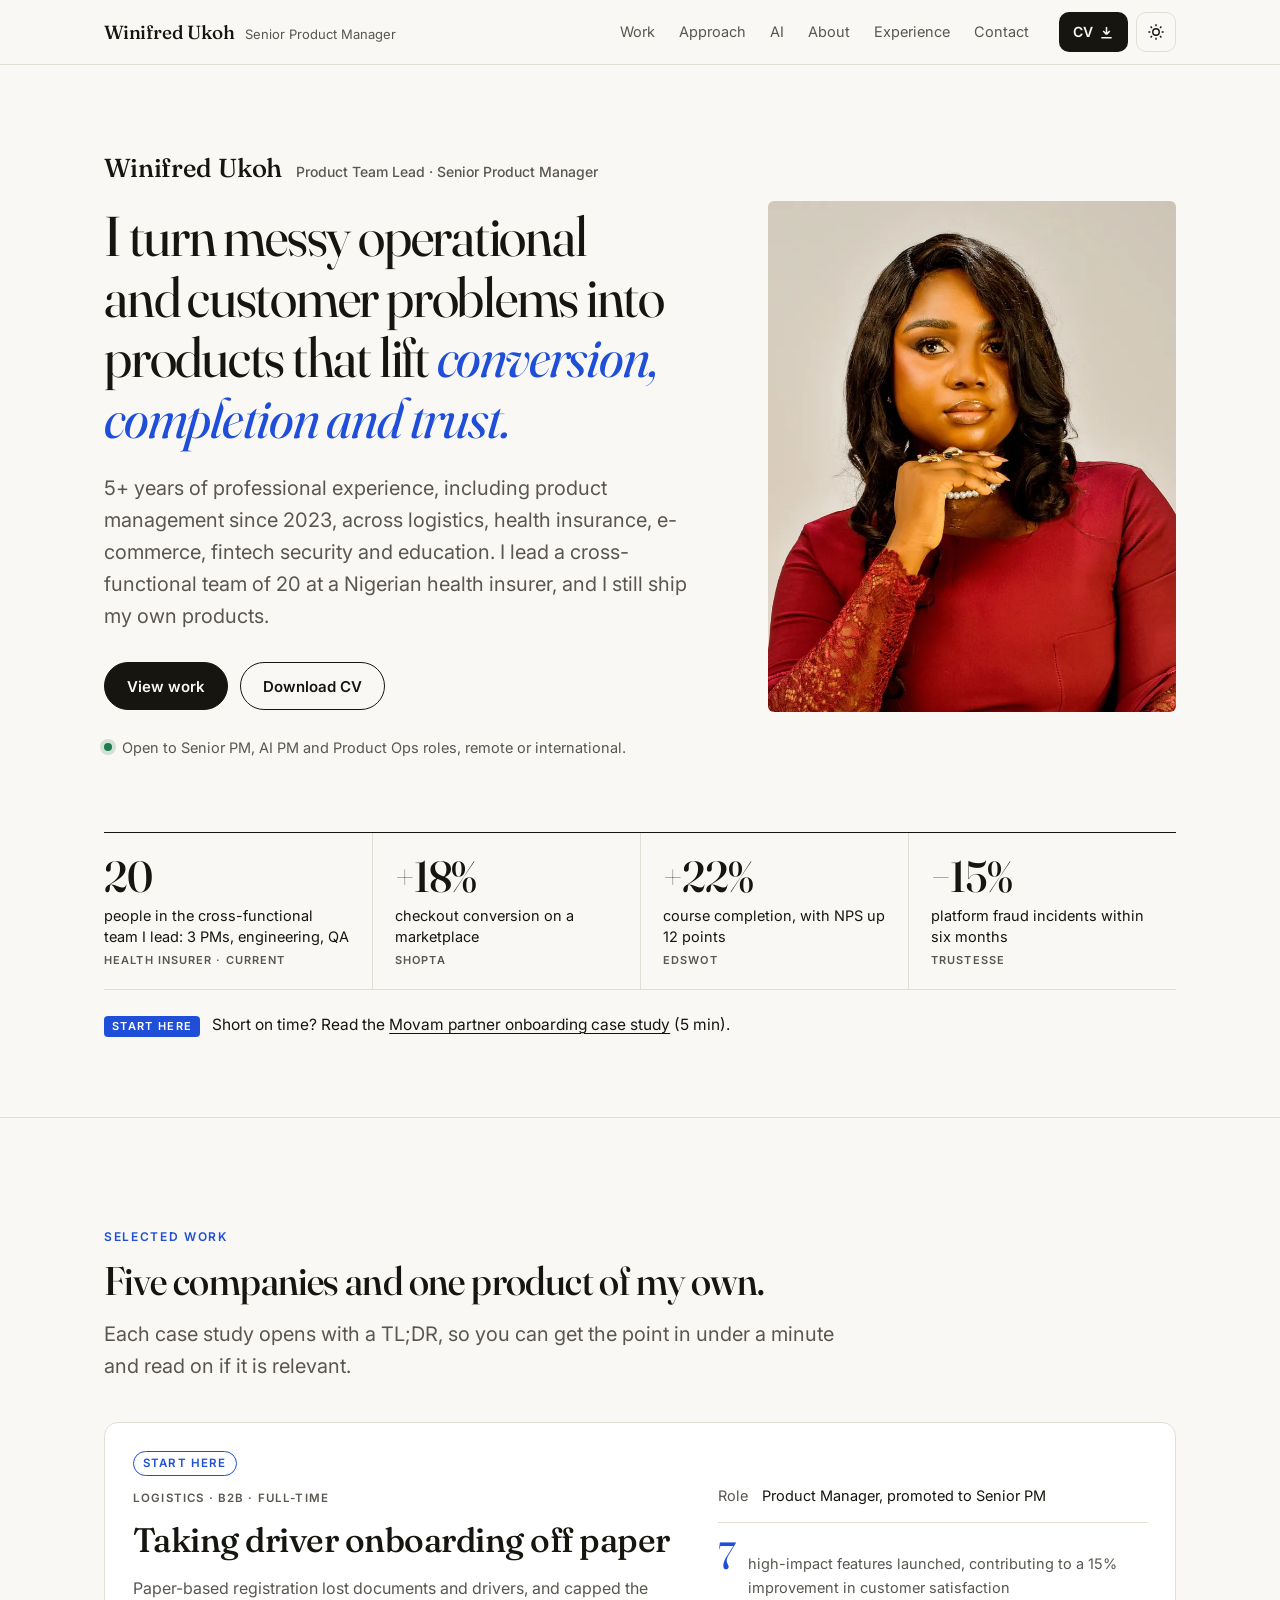
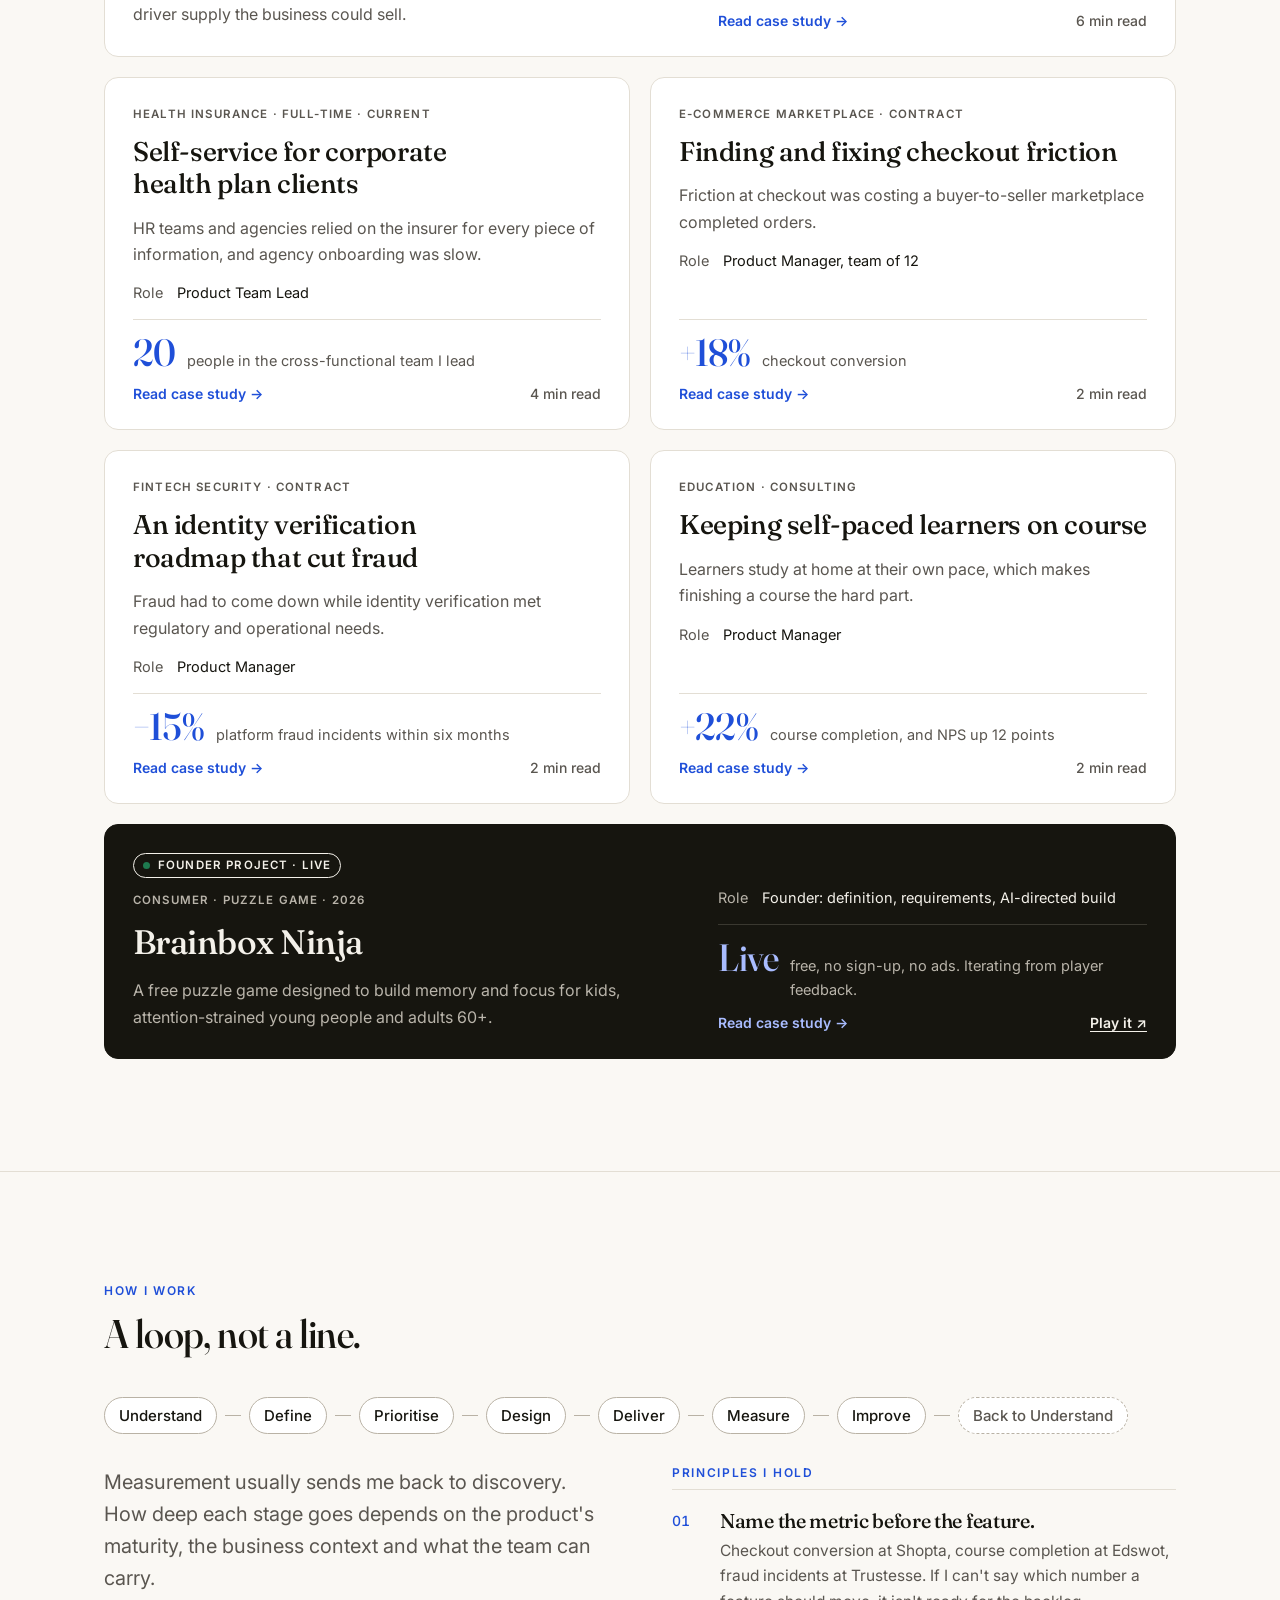
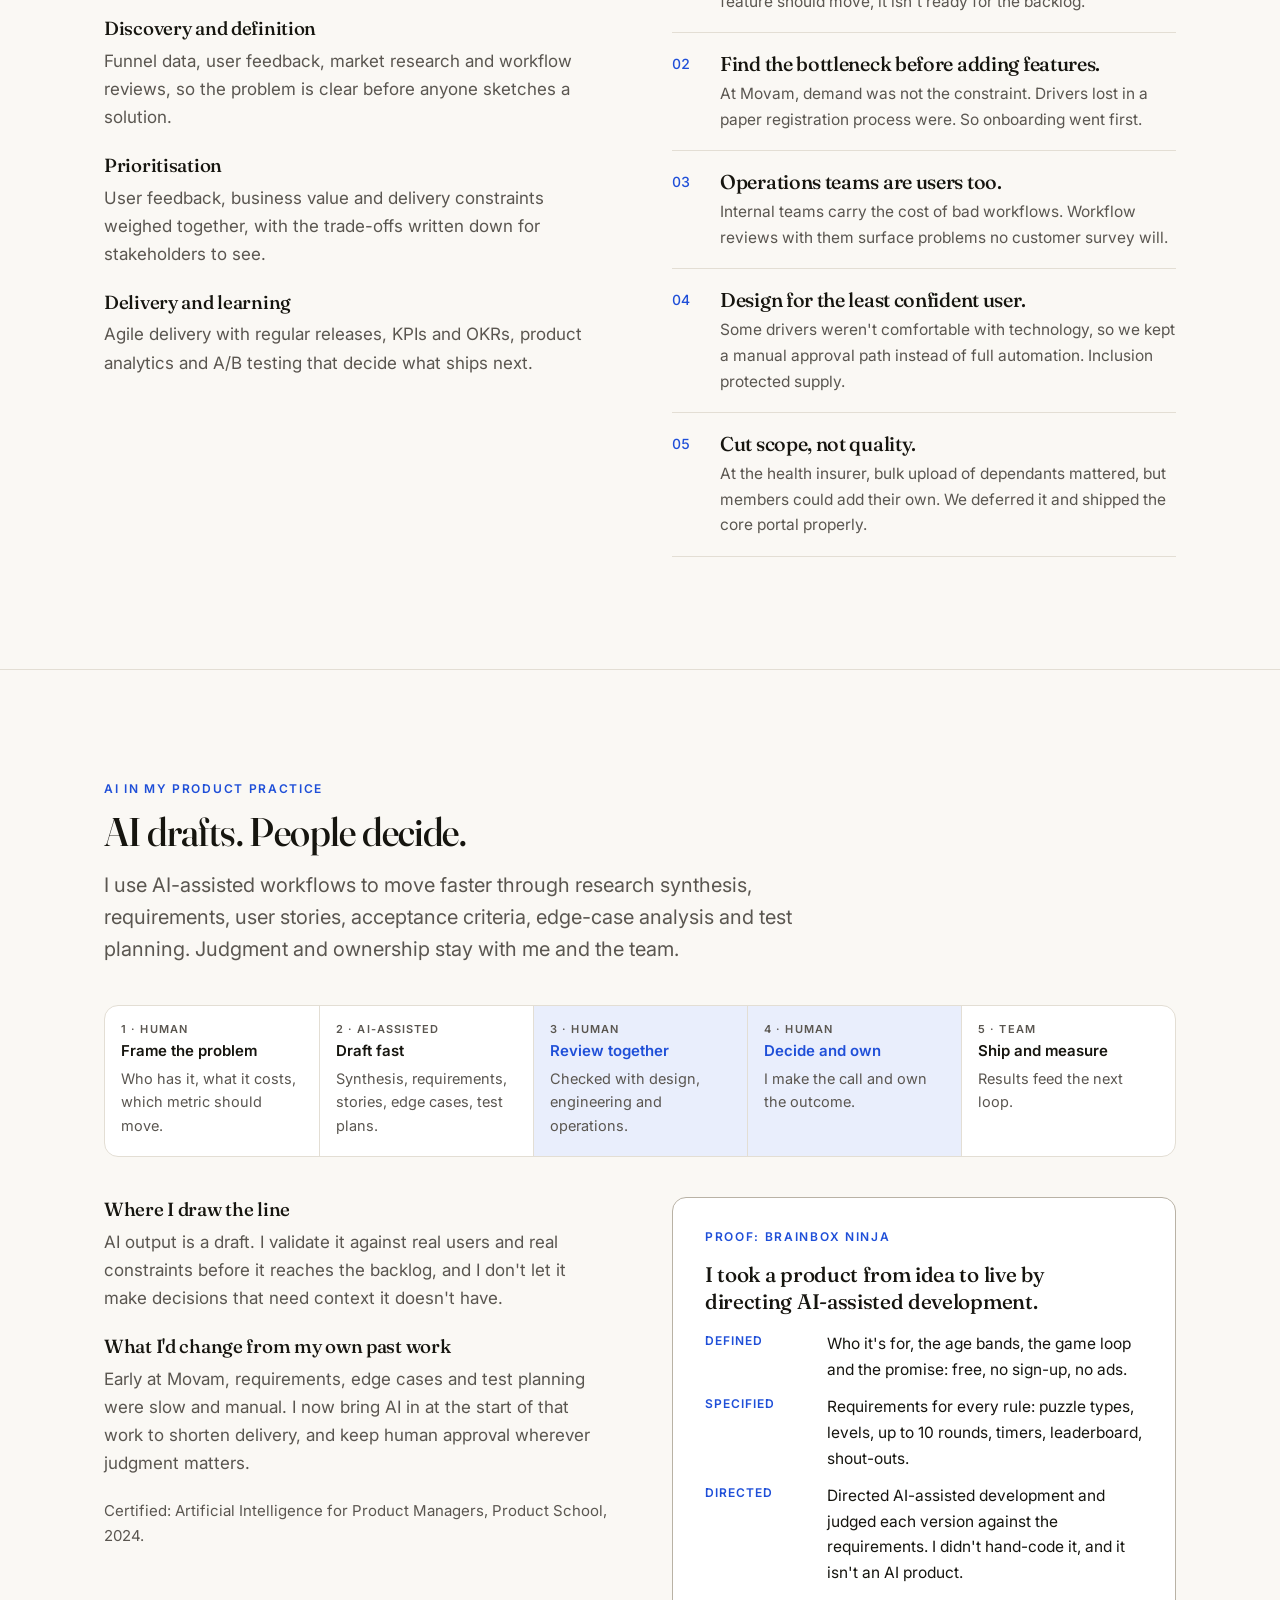
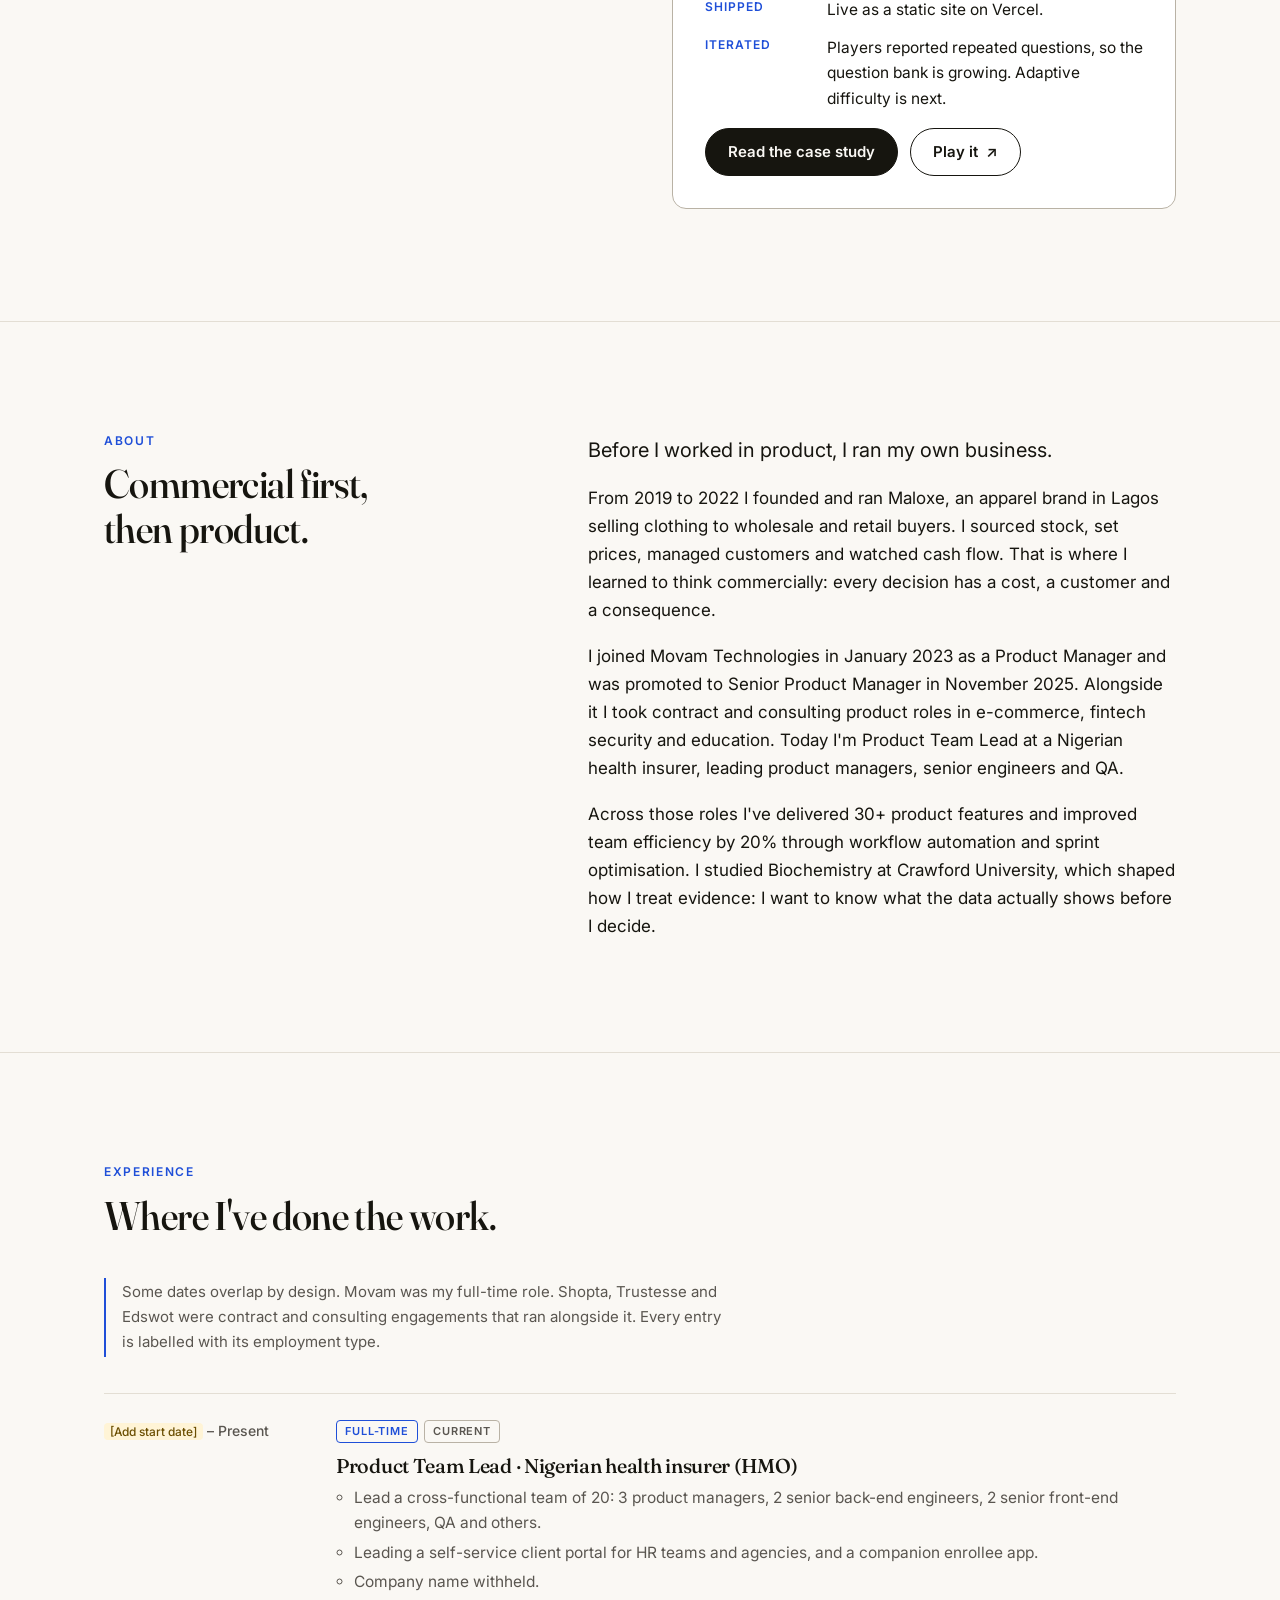
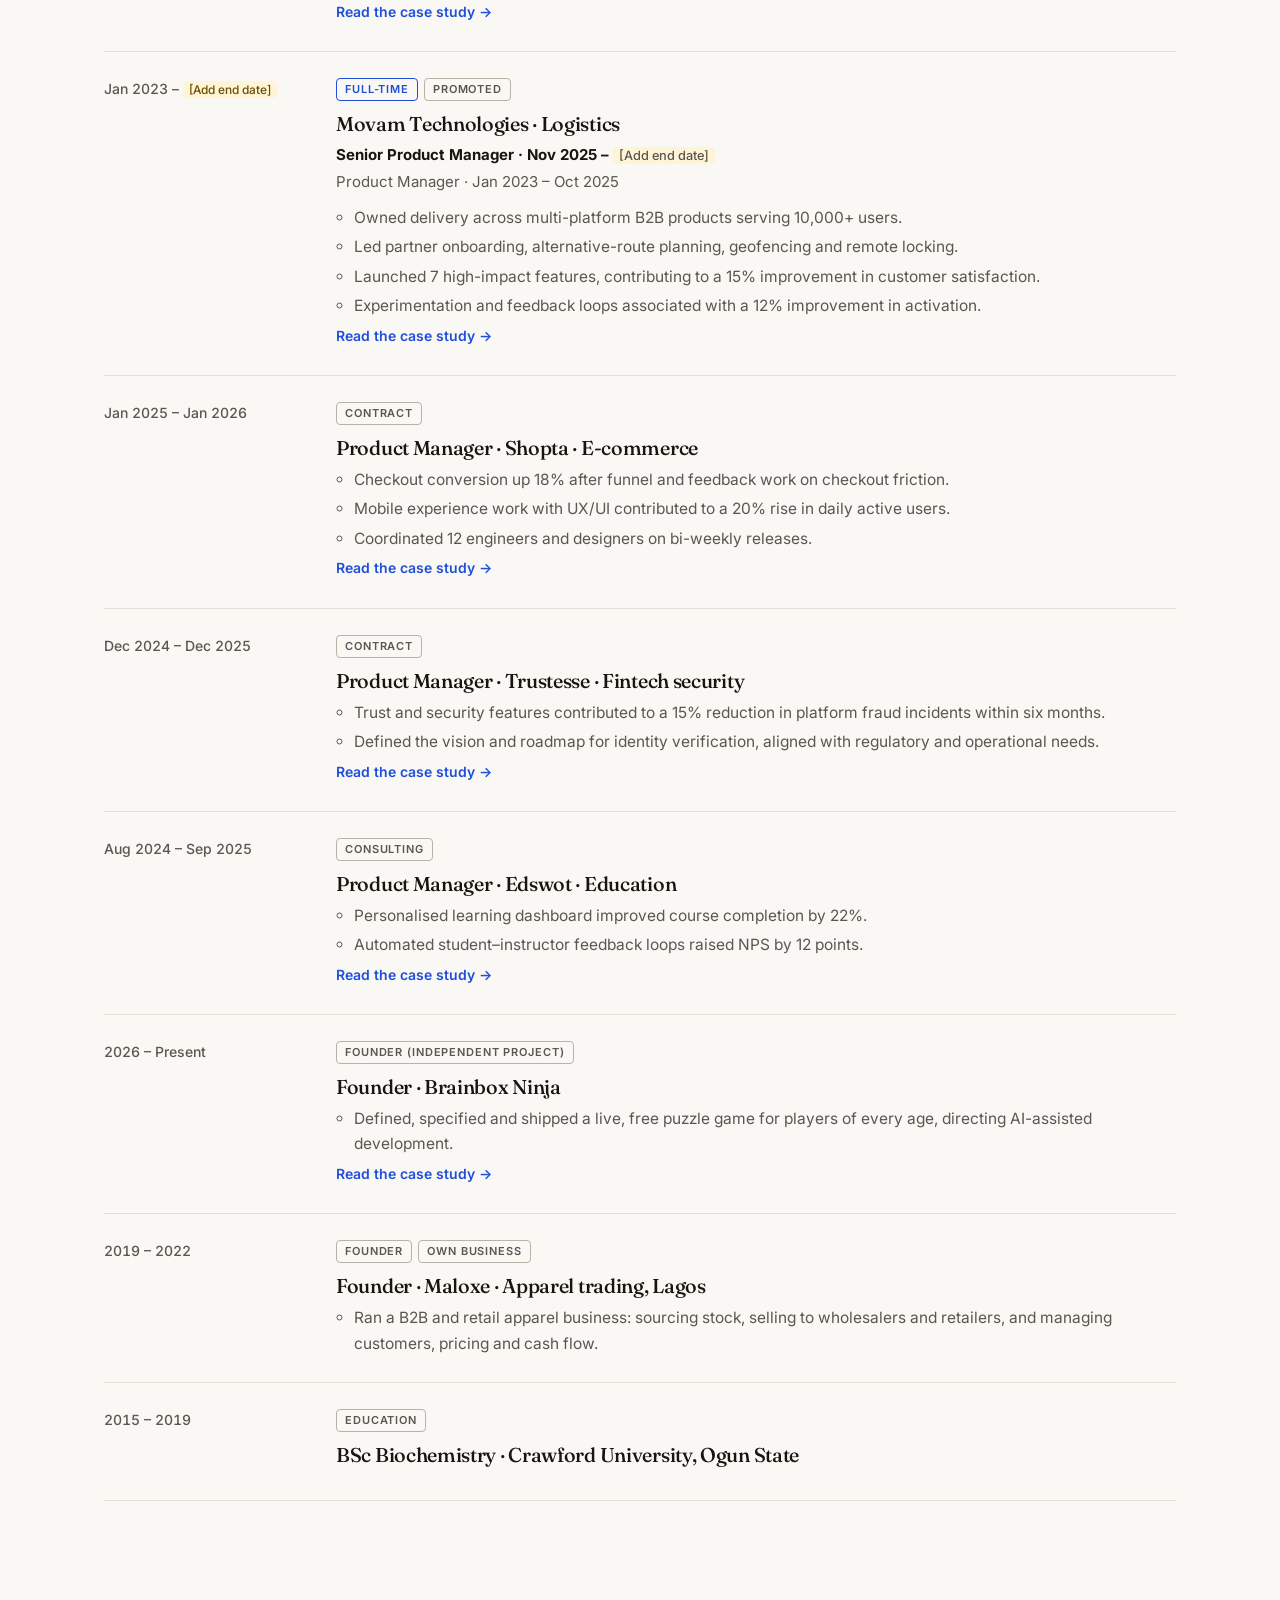
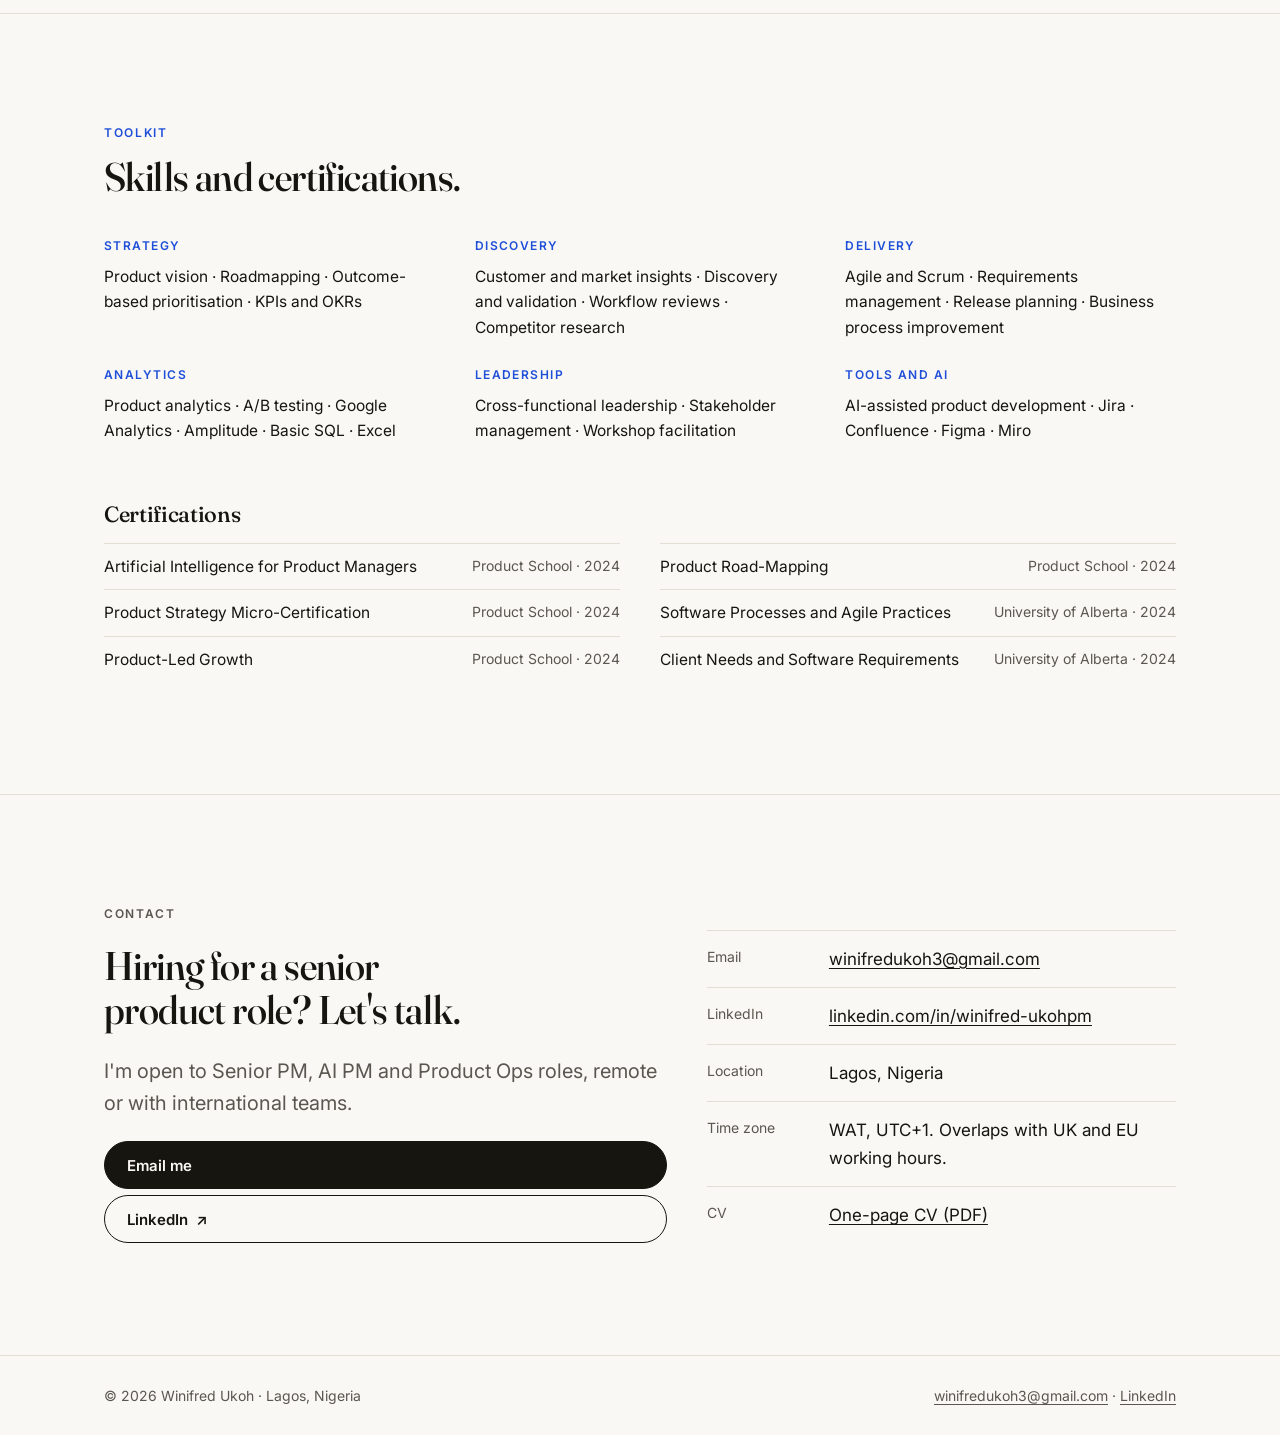
==== commit a9c8f15c: "Add Movam product screenshots to case study Driver list screenshot under partner onboarding, and a n" ====
--- a/index.html
+++ b/index.html
@@ -65,7 +65,7 @@
 <div class="section-head"><p class="eyebrow">Selected work</p><h2 id="work-h">Five companies and one product of my own.</h2>
 <p class="lead">Each case study opens with a TL;DR, so you can get the point in under a minute and read on if it is relevant.</p></div>
 <div class="work-grid"><article class="card lead-card"><div class="lc-grid"><div style="display:grid;gap:14px;align-content:start"><span class="badge">Start here</span><p class="meta">Logistics · B2B · Full-time</p><h3><a href="/work/movam/">Taking driver onboarding off paper</a></h3><p class="problem">Paper-based registration lost documents and drivers, and capped the driver supply the business could sell.</p></div>
-<div style="display:grid;gap:14px;align-content:end"><dl><dt>Role</dt><dd>Product Manager, promoted to Senior PM</dd></dl><div class="metric"><b>7</b><span>high-impact features launched, contributing to a 15% improvement in customer satisfaction</span></div><div class="foot"><span class="go">Read case study →</span><span class="rt">5 min read</span></div></div></div></article><article class="card"><p class="meta">Health insurance · Full-time · Current</p><h3><a href="/work/health-insurance/">Self-service for corporate health plan clients</a></h3><p class="problem">HR teams and agencies relied on the insurer for every piece of information, and agency onboarding was slow.</p><dl><dt>Role</dt><dd>Product Team Lead</dd></dl>
+<div style="display:grid;gap:14px;align-content:end"><dl><dt>Role</dt><dd>Product Manager, promoted to Senior PM</dd></dl><div class="metric"><b>7</b><span>high-impact features launched, contributing to a 15% improvement in customer satisfaction</span></div><div class="foot"><span class="go">Read case study →</span><span class="rt">6 min read</span></div></div></div></article><article class="card"><p class="meta">Health insurance · Full-time · Current</p><h3><a href="/work/health-insurance/">Self-service for corporate health plan clients</a></h3><p class="problem">HR teams and agencies relied on the insurer for every piece of information, and agency onboarding was slow.</p><dl><dt>Role</dt><dd>Product Team Lead</dd></dl>
 <div class="metric"><b>20</b><span>people in the cross-functional team I lead</span></div><div class="foot"><span class="go">Read case study →</span><span class="rt">4 min read</span></div></article><article class="card"><p class="meta">E-commerce marketplace · Contract</p><h3><a href="/work/shopta/">Finding and fixing checkout friction</a></h3><p class="problem">Friction at checkout was costing a buyer-to-seller marketplace completed orders.</p><dl><dt>Role</dt><dd>Product Manager, team of 12</dd></dl>
 <div class="metric"><b>+18%</b><span>checkout conversion</span></div><div class="foot"><span class="go">Read case study →</span><span class="rt">2 min read</span></div></article><article class="card"><p class="meta">Fintech security · Contract</p><h3><a href="/work/trustesse/">An identity verification roadmap that cut fraud</a></h3><p class="problem">Fraud had to come down while identity verification met regulatory and operational needs.</p><dl><dt>Role</dt><dd>Product Manager</dd></dl>
 <div class="metric"><b>−15%</b><span>platform fraud incidents within six months</span></div><div class="foot"><span class="go">Read case study →</span><span class="rt">2 min read</span></div></article><article class="card"><p class="meta">Education · Consulting</p><h3><a href="/work/edswot/">Keeping self-paced learners on course</a></h3><p class="problem">Learners study at home at their own pace, which makes finishing a course the hard part.</p><dl><dt>Role</dt><dd>Product Manager</dd></dl>
--- a/assets/css/site.css
+++ b/assets/css/site.css
@@ -281,6 +281,9 @@
 .fig-pair{display:grid;grid-template-columns:repeat(2,minmax(0,1fr));gap:20px}
 @media (max-width:640px){.fig-pair{grid-template-columns:1fr}}
 .dg{width:100%;height:auto;margin:0 auto}
+.shot{width:100%;height:auto;border:1px solid var(--line);border-radius:8px;background:#fff}
+.shot-link{display:block;cursor:zoom-in}
+.shot-link img[src*="deviation-settings"]{max-width:612px;margin:0 auto}
 .dg text{fill:var(--fg);font-family:var(--sans);font-size:14px}
 .dg .t-mut{fill:var(--mut)}
 .dg .t-acc{fill:var(--acc);font-weight:600}
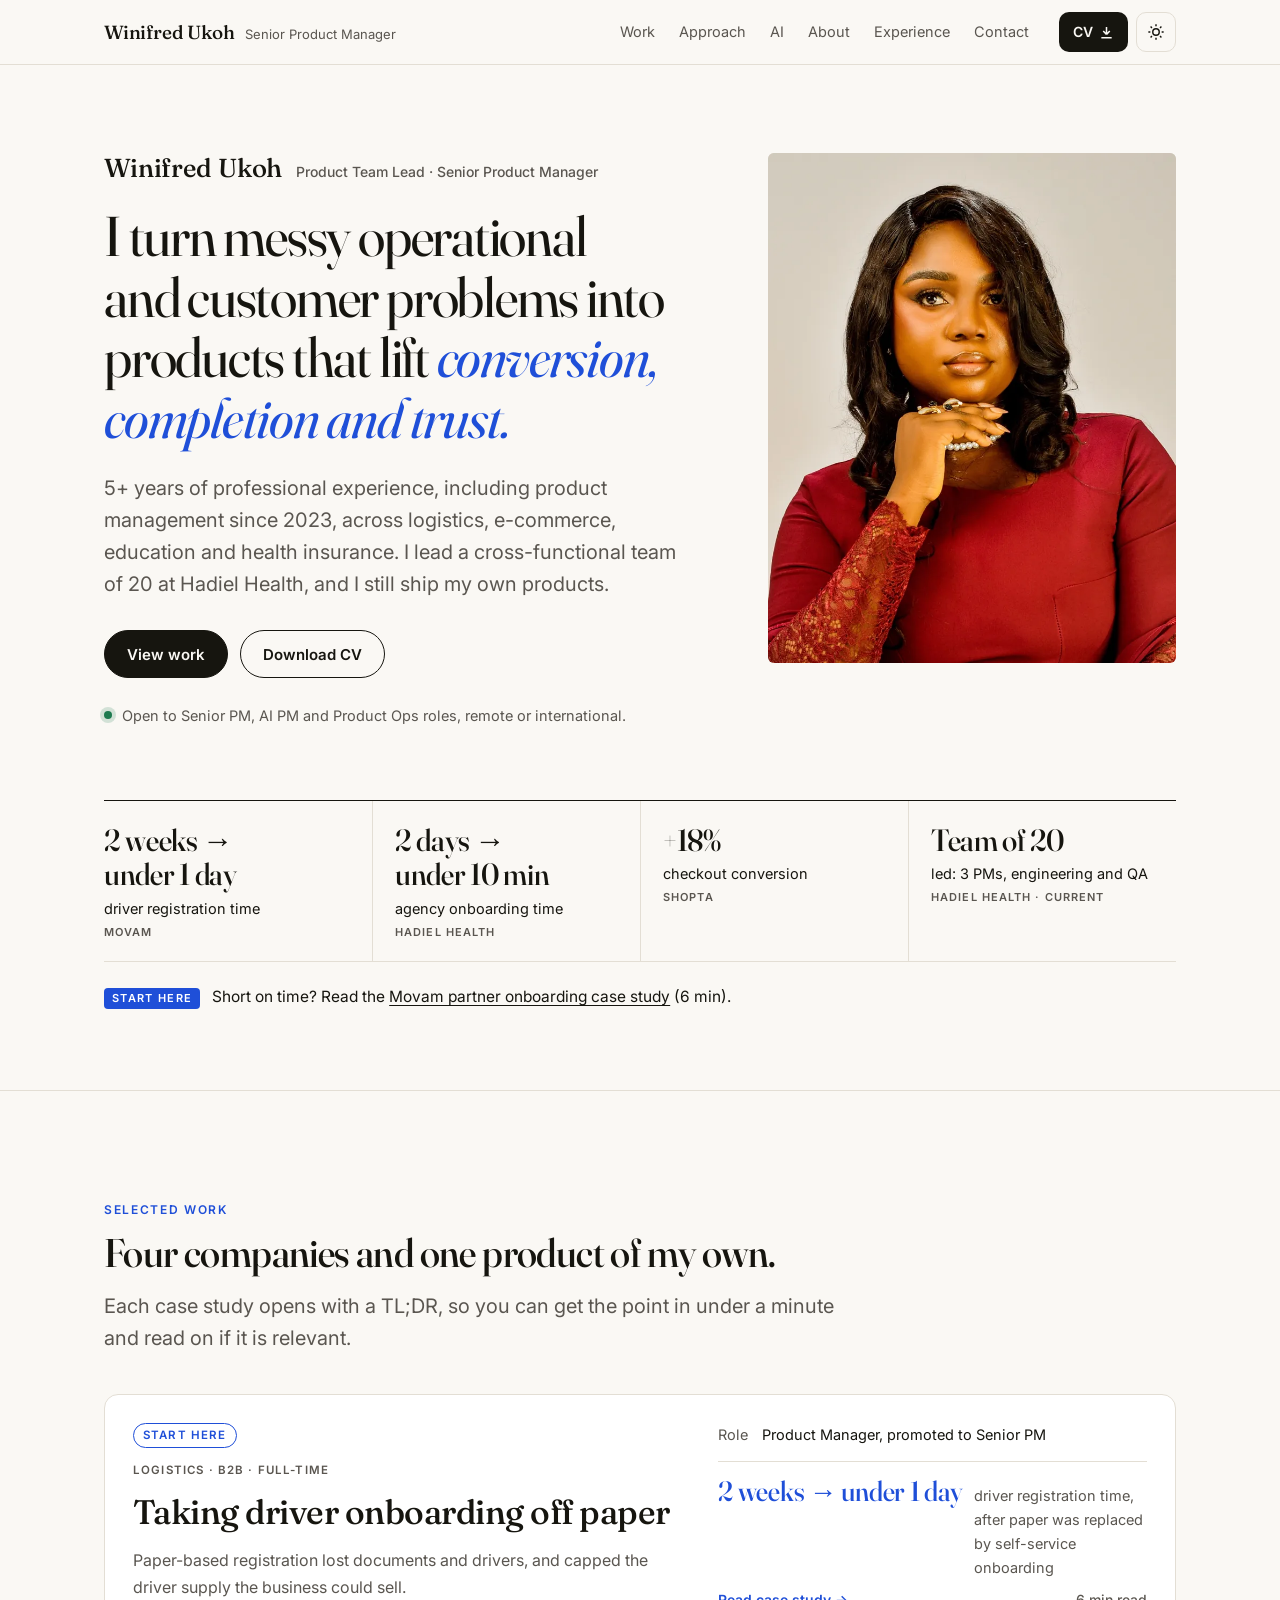
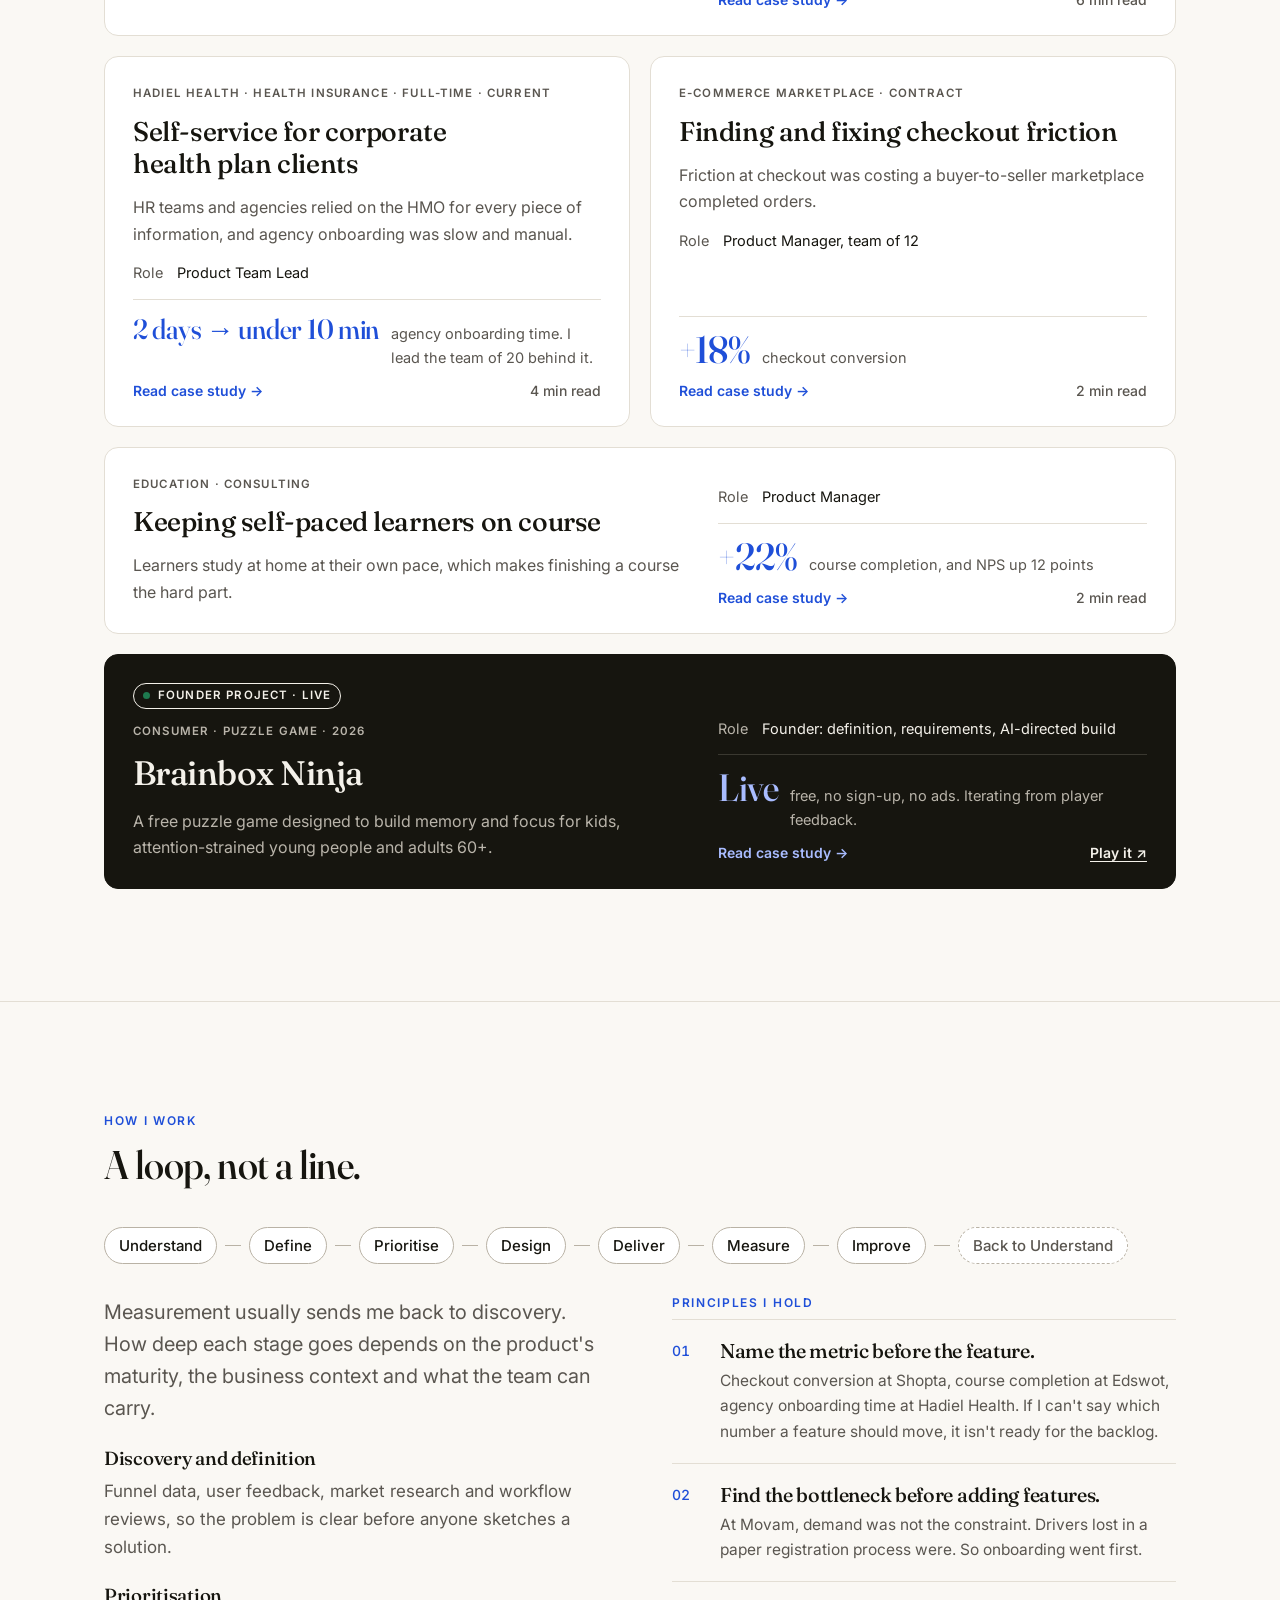
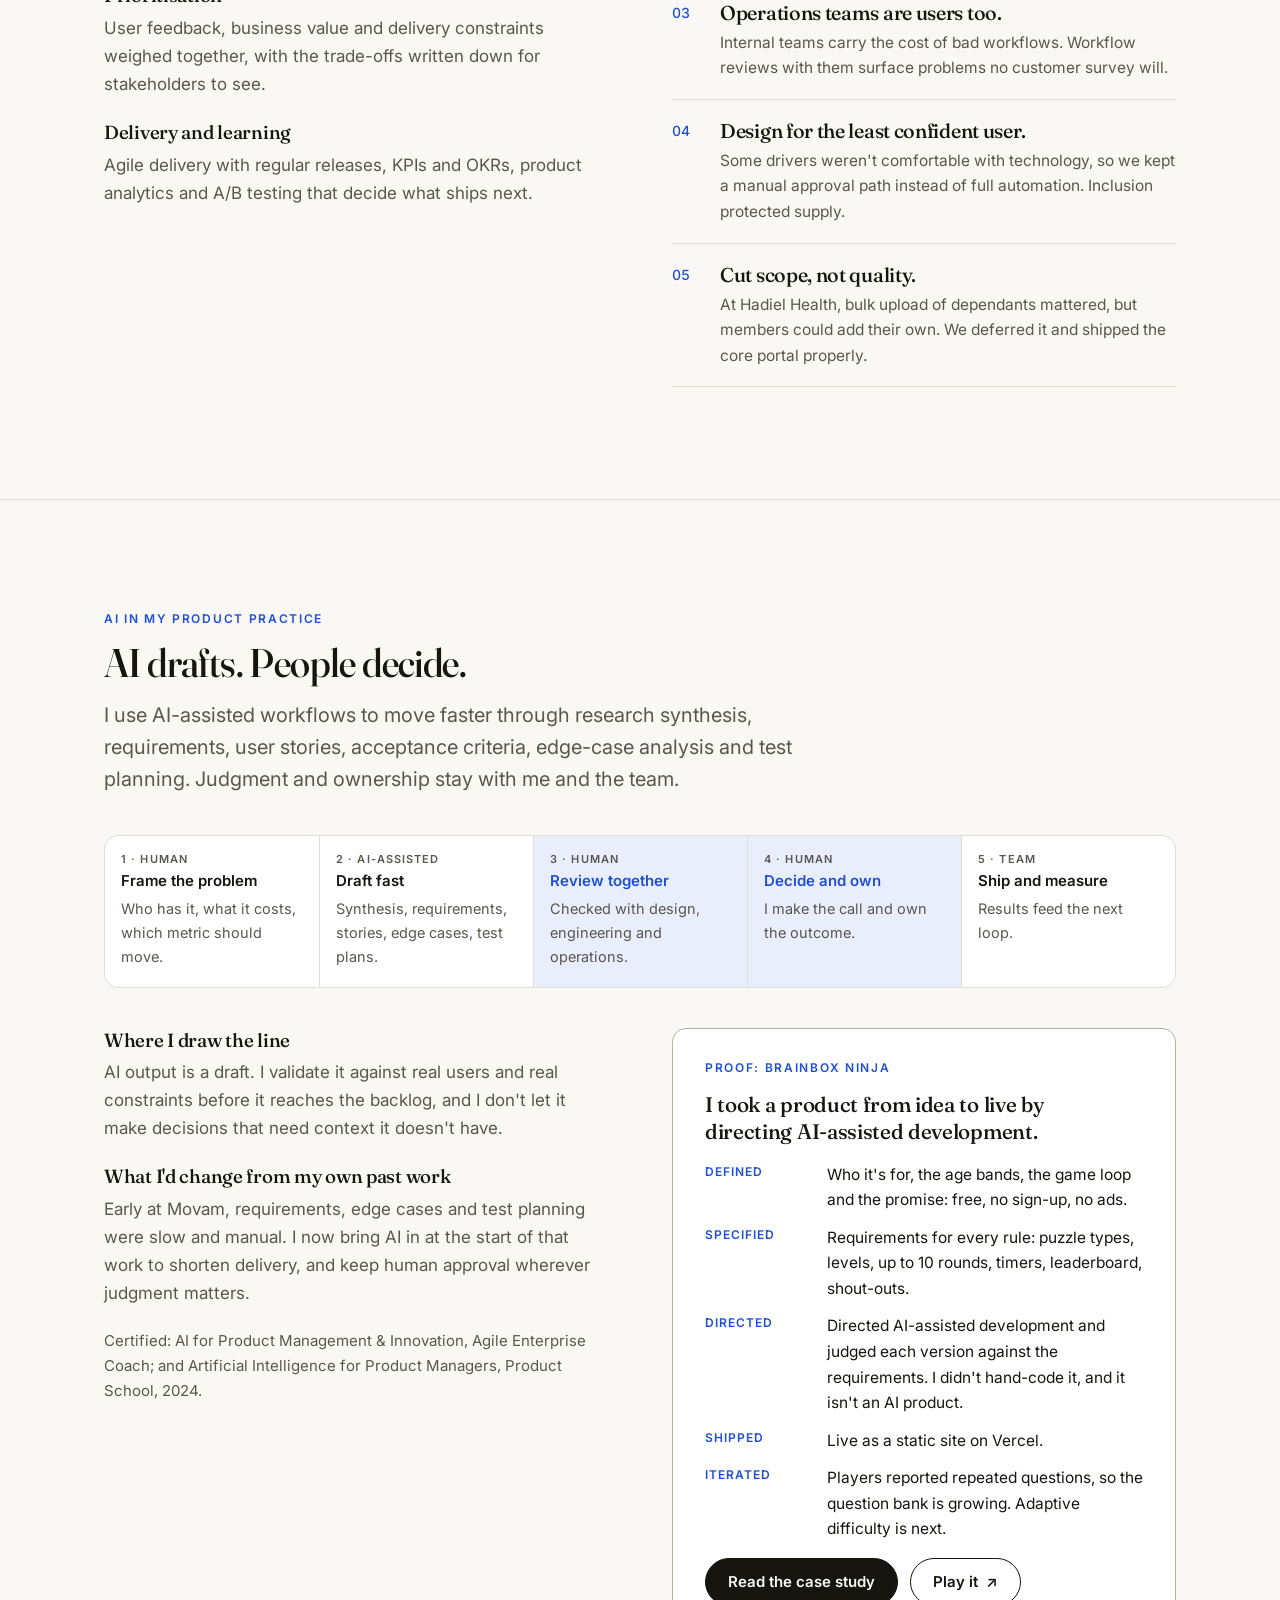
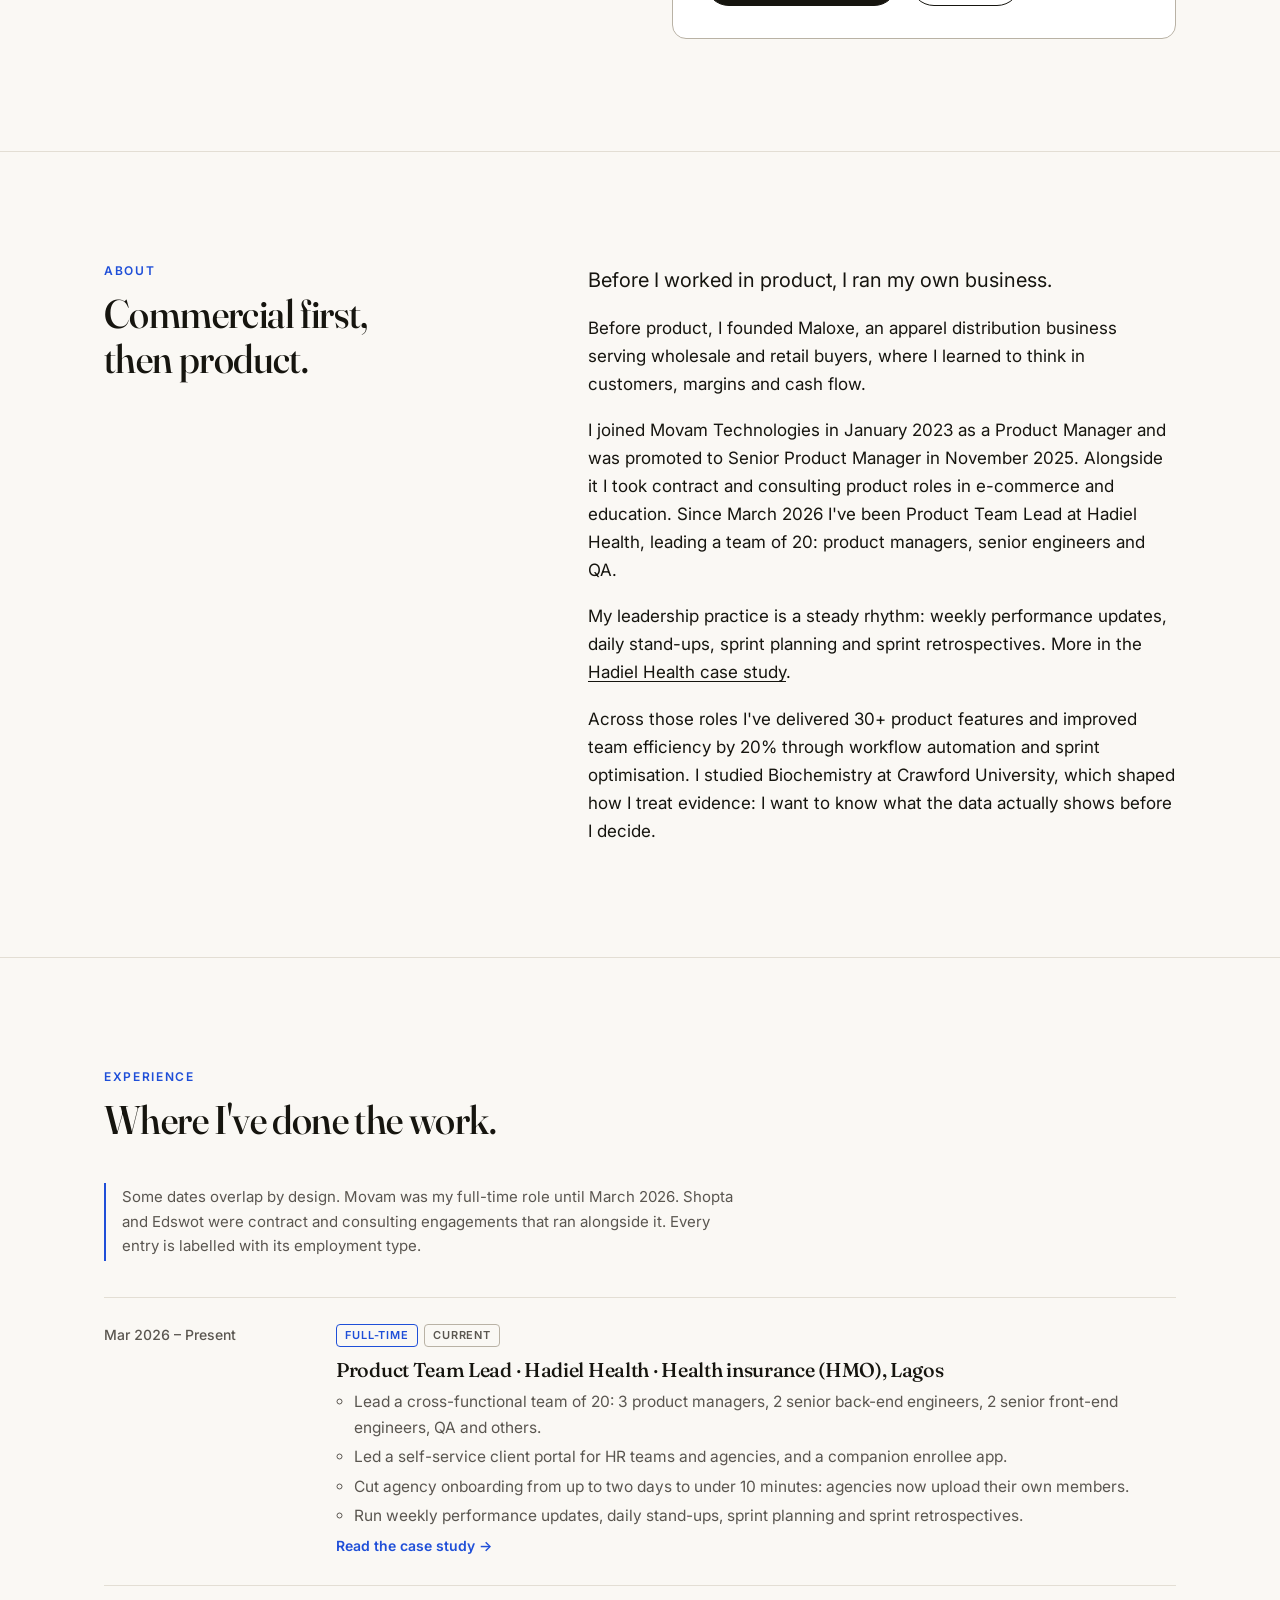
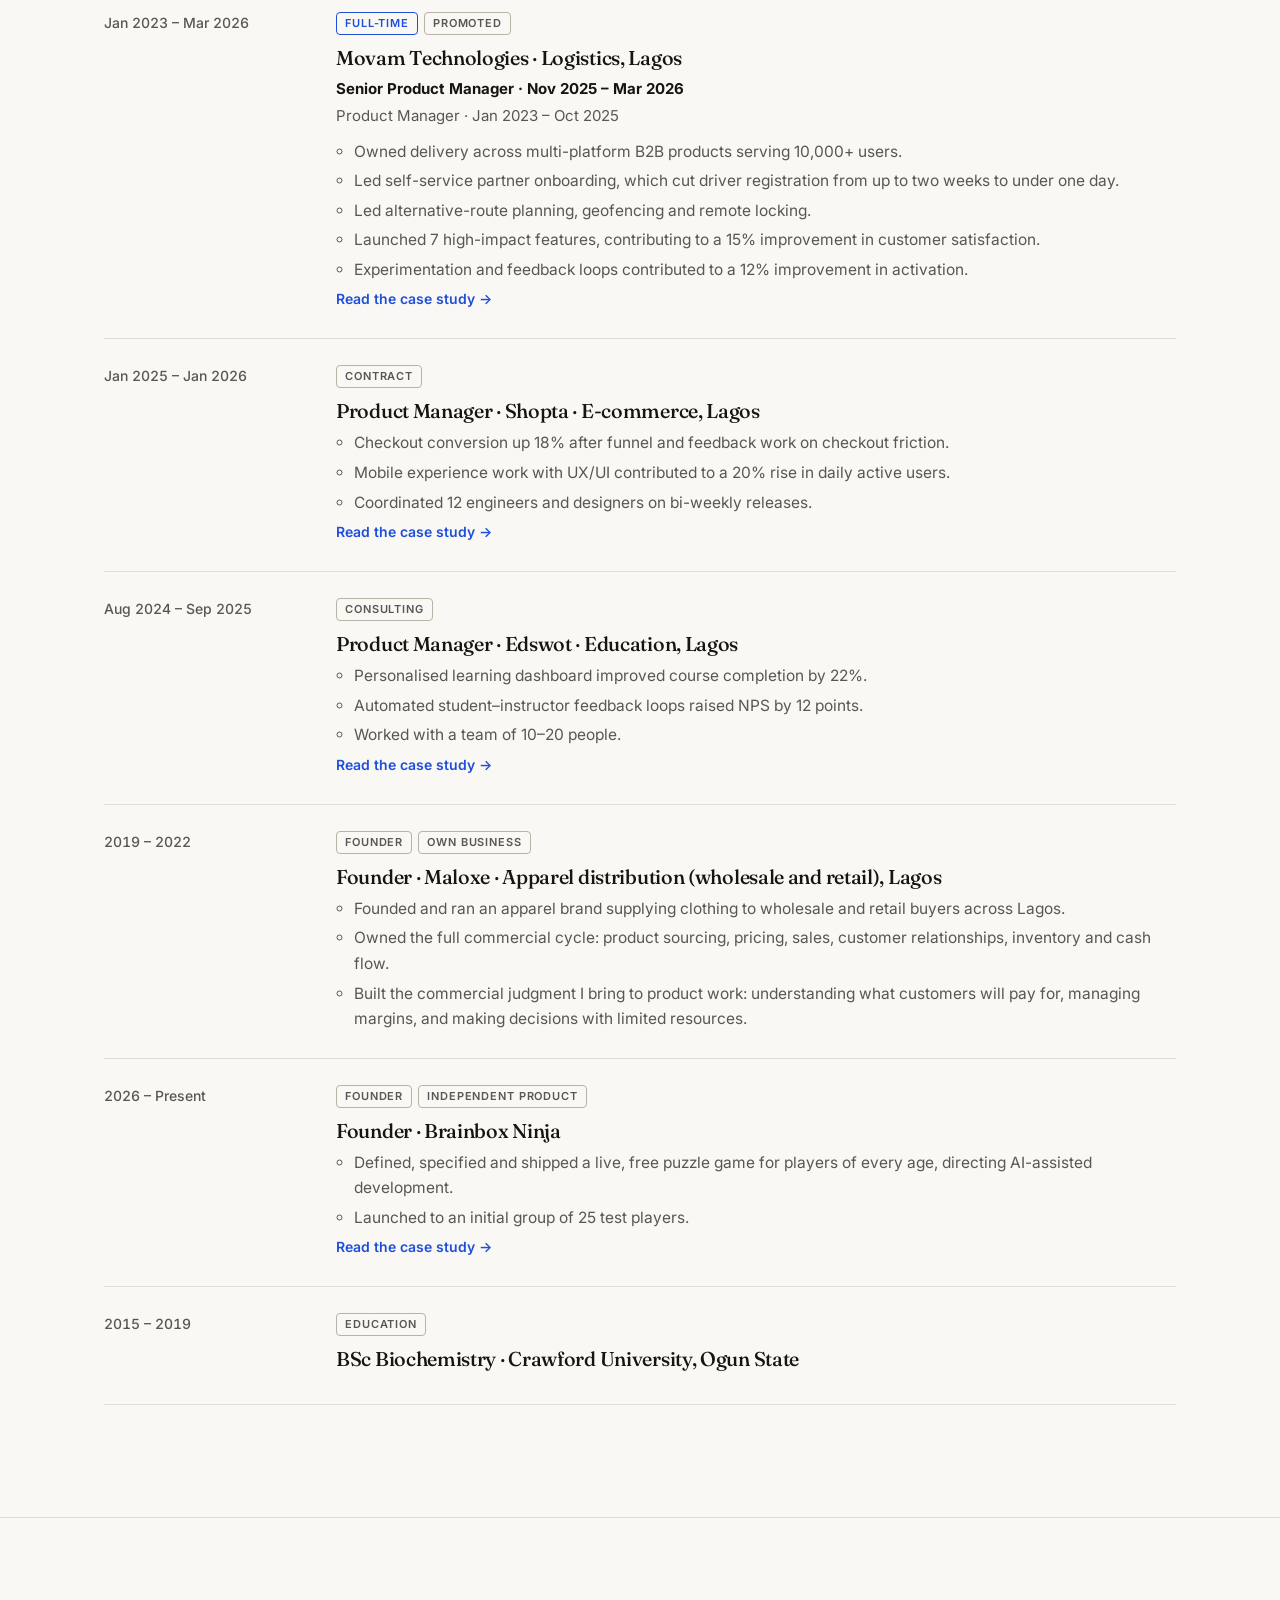
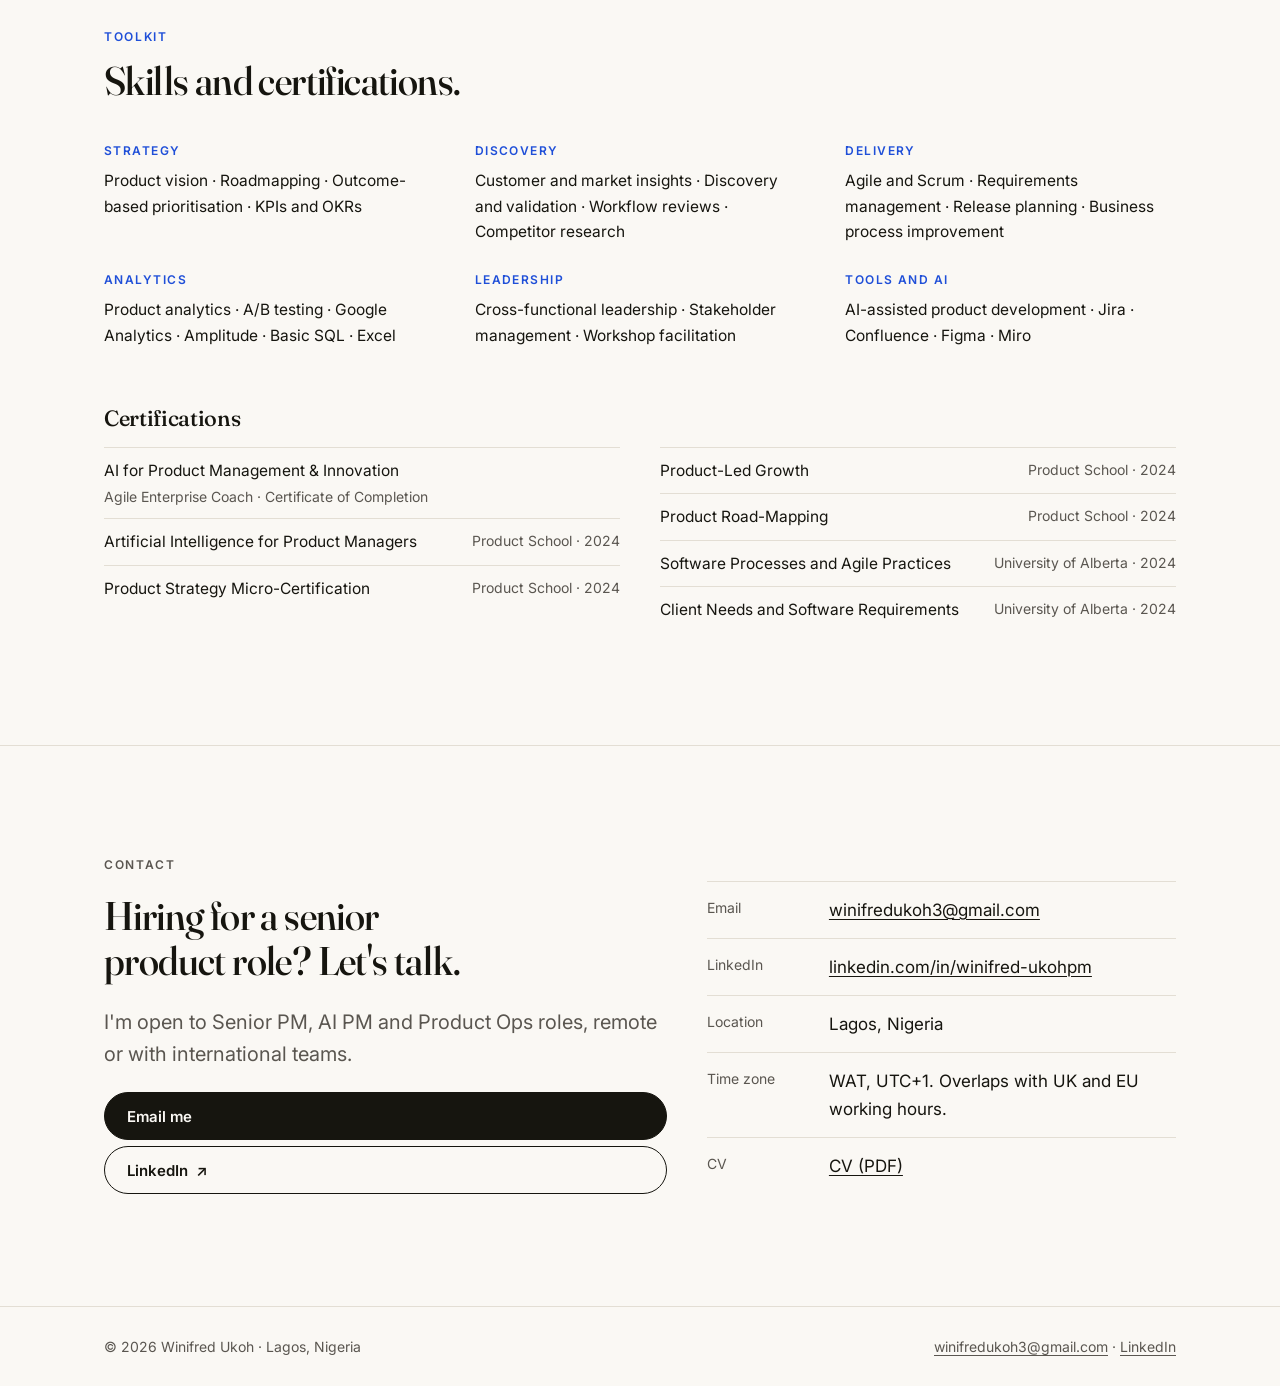
==== commit 34a7c107: "Update portfolio and CV: Hadiel Health, remove Trustesse, verified outcomes - Name Hadiel Health and" ====
--- a/index.html
+++ b/index.html
@@ -5,13 +5,13 @@
 <meta name="viewport" content="width=device-width, initial-scale=1, viewport-fit=cover">
 <title>Winifred Ukoh · Senior Product Manager</title>
 
-<meta name="description" content="Winifred Ukoh is a Senior Product Manager and Product Team Lead in Lagos. Case studies in logistics, e-commerce, fintech security and education, plus Brainbox Ninja, a live founder project.">
+<meta name="description" content="Winifred Ukoh is a Senior Product Manager and Product Team Lead in Lagos. Case studies in logistics, e-commerce, education and health insurance, plus Brainbox Ninja, a live founder project.">
 <meta name="author" content="Winifred Ukoh">
 <link rel="canonical" href="https://winifredukoh.vercel.app/">
 <meta property="og:type" content="website">
 <meta property="og:site_name" content="Winifred Ukoh">
 <meta property="og:title" content="Winifred Ukoh · Senior Product Manager">
-<meta property="og:description" content="Winifred Ukoh is a Senior Product Manager and Product Team Lead in Lagos. Case studies in logistics, e-commerce, fintech security and education, plus Brainbox Ninja, a live founder project.">
+<meta property="og:description" content="Winifred Ukoh is a Senior Product Manager and Product Team Lead in Lagos. Case studies in logistics, e-commerce, education and health insurance, plus Brainbox Ninja, a live founder project.">
 <meta property="og:url" content="https://winifredukoh.vercel.app/">
 <meta property="og:image" content="https://winifredukoh.vercel.app/assets/og.png">
 <meta property="og:image:width" content="1200">
@@ -46,30 +46,24 @@
 <div class="hero-grid"><div>
 <div class="hero-id"><h1 id="hero-name">Winifred Ukoh</h1><span class="role">Product Team Lead · Senior Product Manager</span></div>
 <p class="thesis">I turn messy operational and customer problems into products that lift <em>conversion, completion and trust.</em></p>
-<p class="lead">5+ years of professional experience, including product management since 2023, across logistics, health insurance, e-commerce, fintech security and education. I lead a cross-functional team of 20 at a Nigerian health insurer, and I still ship my own products.</p>
+<p class="lead">5+ years of professional experience, including product management since 2023, across logistics, e-commerce, education and health insurance. I lead a cross-functional team of 20 at Hadiel Health, and I still ship my own products.</p>
 <div class="btns"><a class="btn primary" href="#work">View work</a><a class="btn" href="/cv.pdf" download>Download CV</a></div>
 <p class="avail"><span class="dot" aria-hidden="true"></span><span>Open to Senior PM, AI PM and Product Ops roles, remote or international.</span></p>
 </div>
 <figure class="portrait"><picture><source srcset="/assets/img/winifred-ukoh.webp" type="image/webp"><img src="/assets/img/winifred-ukoh.jpg" alt="Winifred Ukoh, head-and-shoulders portrait" width="760" height="950" fetchpriority="high"></picture></figure>
 </div>
-<div class="proof" role="list" aria-label="Headline results">
-<div role="listitem"><b>20</b><span>people in the cross-functional team I lead: 3 PMs, engineering, QA</span><small>Health insurer · current</small></div>
-<div role="listitem"><b>+18%</b><span>checkout conversion on a marketplace</span><small>Shopta</small></div>
-<div role="listitem"><b>+22%</b><span>course completion, with NPS up 12 points</span><small>Edswot</small></div>
-<div role="listitem"><b>−15%</b><span>platform fraud incidents within six months</span><small>Trustesse</small></div>
-</div>
-<p class="start"><strong>Start here</strong><span>Short on time? Read the <a href="/work/movam/">Movam partner onboarding case study</a> (5 min).</span></p>
+<div class="proof" role="list" aria-label="Headline results"><div role="listitem"><b class="wordy">2&nbsp;weeks&nbsp;→ under&nbsp;1&nbsp;day</b><span>driver registration time</span><small>Movam</small></div><div role="listitem"><b class="wordy">2&nbsp;days&nbsp;→ under&nbsp;10&nbsp;min</b><span>agency onboarding time</span><small>Hadiel Health</small></div><div role="listitem"><b>+18%</b><span>checkout conversion</span><small>Shopta</small></div><div role="listitem"><b class="wordy">Team of 20</b><span>led: 3 PMs, engineering and QA</span><small>Hadiel Health · current</small></div></div>
+<p class="start"><strong>Start here</strong><span>Short on time? Read the <a href="/work/movam/">Movam partner onboarding case study</a> (6 min).</span></p>
 </div></section>
 
 <section class="section" id="work" aria-labelledby="work-h"><div class="wrap">
-<div class="section-head"><p class="eyebrow">Selected work</p><h2 id="work-h">Five companies and one product of my own.</h2>
+<div class="section-head"><p class="eyebrow">Selected work</p><h2 id="work-h">Four companies and one product of my own.</h2>
 <p class="lead">Each case study opens with a TL;DR, so you can get the point in under a minute and read on if it is relevant.</p></div>
 <div class="work-grid"><article class="card lead-card"><div class="lc-grid"><div style="display:grid;gap:14px;align-content:start"><span class="badge">Start here</span><p class="meta">Logistics · B2B · Full-time</p><h3><a href="/work/movam/">Taking driver onboarding off paper</a></h3><p class="problem">Paper-based registration lost documents and drivers, and capped the driver supply the business could sell.</p></div>
-<div style="display:grid;gap:14px;align-content:end"><dl><dt>Role</dt><dd>Product Manager, promoted to Senior PM</dd></dl><div class="metric"><b>7</b><span>high-impact features launched, contributing to a 15% improvement in customer satisfaction</span></div><div class="foot"><span class="go">Read case study →</span><span class="rt">6 min read</span></div></div></div></article><article class="card"><p class="meta">Health insurance · Full-time · Current</p><h3><a href="/work/health-insurance/">Self-service for corporate health plan clients</a></h3><p class="problem">HR teams and agencies relied on the insurer for every piece of information, and agency onboarding was slow.</p><dl><dt>Role</dt><dd>Product Team Lead</dd></dl>
-<div class="metric"><b>20</b><span>people in the cross-functional team I lead</span></div><div class="foot"><span class="go">Read case study →</span><span class="rt">4 min read</span></div></article><article class="card"><p class="meta">E-commerce marketplace · Contract</p><h3><a href="/work/shopta/">Finding and fixing checkout friction</a></h3><p class="problem">Friction at checkout was costing a buyer-to-seller marketplace completed orders.</p><dl><dt>Role</dt><dd>Product Manager, team of 12</dd></dl>
-<div class="metric"><b>+18%</b><span>checkout conversion</span></div><div class="foot"><span class="go">Read case study →</span><span class="rt">2 min read</span></div></article><article class="card"><p class="meta">Fintech security · Contract</p><h3><a href="/work/trustesse/">An identity verification roadmap that cut fraud</a></h3><p class="problem">Fraud had to come down while identity verification met regulatory and operational needs.</p><dl><dt>Role</dt><dd>Product Manager</dd></dl>
-<div class="metric"><b>−15%</b><span>platform fraud incidents within six months</span></div><div class="foot"><span class="go">Read case study →</span><span class="rt">2 min read</span></div></article><article class="card"><p class="meta">Education · Consulting</p><h3><a href="/work/edswot/">Keeping self-paced learners on course</a></h3><p class="problem">Learners study at home at their own pace, which makes finishing a course the hard part.</p><dl><dt>Role</dt><dd>Product Manager</dd></dl>
-<div class="metric"><b>+22%</b><span>course completion, and NPS up 12 points</span></div><div class="foot"><span class="go">Read case study →</span><span class="rt">2 min read</span></div></article><article class="card founder lead-card"><div class="lc-grid"><div style="display:grid;gap:14px;align-content:start"><span class="badge"><i aria-hidden="true"></i>Founder project · Live</span><p class="meta">Consumer · Puzzle game · 2026</p><h3><a href="/work/brainbox-ninja/">Brainbox Ninja</a></h3><p class="problem">A free puzzle game designed to build memory and focus for kids, attention-strained young people and adults 60+.</p></div>
+<div style="display:grid;gap:14px;align-content:end"><dl><dt>Role</dt><dd>Product Manager, promoted to Senior PM</dd></dl><div class="metric"><b class="wordy">2&nbsp;weeks&nbsp;→ under&nbsp;1&nbsp;day</b><span>driver registration time, after paper was replaced by self-service onboarding</span></div><div class="foot"><span class="go">Read case study →</span><span class="rt">6 min read</span></div></div></div></article><article class="card"><p class="meta">Hadiel Health · Health insurance · Full-time · Current</p><h3><a href="/work/hadiel-health/">Self-service for corporate health plan clients</a></h3><p class="problem">HR teams and agencies relied on the HMO for every piece of information, and agency onboarding was slow and manual.</p><dl><dt>Role</dt><dd>Product Team Lead</dd></dl>
+<div class="metric"><b class="wordy">2&nbsp;days&nbsp;→ under&nbsp;10&nbsp;min</b><span>agency onboarding time. I lead the team of 20 behind it.</span></div><div class="foot"><span class="go">Read case study →</span><span class="rt">4 min read</span></div></article><article class="card"><p class="meta">E-commerce marketplace · Contract</p><h3><a href="/work/shopta/">Finding and fixing checkout friction</a></h3><p class="problem">Friction at checkout was costing a buyer-to-seller marketplace completed orders.</p><dl><dt>Role</dt><dd>Product Manager, team of 12</dd></dl>
+<div class="metric"><b>+18%</b><span>checkout conversion</span></div><div class="foot"><span class="go">Read case study →</span><span class="rt">2 min read</span></div></article><article class="card lead-card wide"><div class="lc-grid"><div style="display:grid;gap:14px;align-content:start"><p class="meta">Education · Consulting</p><h3><a href="/work/edswot/">Keeping self-paced learners on course</a></h3><p class="problem">Learners study at home at their own pace, which makes finishing a course the hard part.</p></div><div style="display:grid;gap:14px;align-content:end"><dl><dt>Role</dt><dd>Product Manager</dd></dl>
+<div class="metric"><b>+22%</b><span>course completion, and NPS up 12 points</span></div><div class="foot"><span class="go">Read case study →</span><span class="rt">2 min read</span></div></div></div></article><article class="card founder lead-card"><div class="lc-grid"><div style="display:grid;gap:14px;align-content:start"><span class="badge"><i aria-hidden="true"></i>Founder project · Live</span><p class="meta">Consumer · Puzzle game · 2026</p><h3><a href="/work/brainbox-ninja/">Brainbox Ninja</a></h3><p class="problem">A free puzzle game designed to build memory and focus for kids, attention-strained young people and adults 60+.</p></div>
 <div style="display:grid;gap:14px;align-content:end"><dl><dt>Role</dt><dd>Founder: definition, requirements, AI-directed build</dd></dl><div class="metric"><b>Live</b><span>free, no sign-up, no ads. Iterating from player feedback.</span></div><div class="foot"><span class="go">Read case study →</span><a class="play" href="https://brainbox-ninja.vercel.app" target="_blank" rel="noopener">Play it <span aria-hidden="true">↗</span></a></div></div></div></article></div>
 </div></section>
 
@@ -85,11 +79,11 @@
 </div>
 <div><h3 class="sr">Principles</h3><p class="eyebrow" style="margin-bottom:8px">Principles I hold</p>
 <ol class="principles">
-<li><h3>Name the metric before the feature.</h3><p>Checkout conversion at Shopta, course completion at Edswot, fraud incidents at Trustesse. If I can't say which number a feature should move, it isn't ready for the backlog.</p></li>
+<li><h3>Name the metric before the feature.</h3><p>Checkout conversion at Shopta, course completion at Edswot, agency onboarding time at Hadiel Health. If I can't say which number a feature should move, it isn't ready for the backlog.</p></li>
 <li><h3>Find the bottleneck before adding features.</h3><p>At Movam, demand was not the constraint. Drivers lost in a paper registration process were. So onboarding went first.</p></li>
 <li><h3>Operations teams are users too.</h3><p>Internal teams carry the cost of bad workflows. Workflow reviews with them surface problems no customer survey will.</p></li>
 <li><h3>Design for the least confident user.</h3><p>Some drivers weren't comfortable with technology, so we kept a manual approval path instead of full automation. Inclusion protected supply.</p></li>
-<li><h3>Cut scope, not quality.</h3><p>At the health insurer, bulk upload of dependants mattered, but members could add their own. We deferred it and shipped the core portal properly.</p></li>
+<li><h3>Cut scope, not quality.</h3><p>At Hadiel Health, bulk upload of dependants mattered, but members could add their own. We deferred it and shipped the core portal properly.</p></li>
 </ol></div>
 </div>
 </div></section>
@@ -108,7 +102,7 @@
 <div class="stack">
 <div><h3>Where I draw the line</h3><p>AI output is a draft. I validate it against real users and real constraints before it reaches the backlog, and I don't let it make decisions that need context it doesn't have.</p></div>
 <div><h3>What I'd change from my own past work</h3><p>Early at Movam, requirements, edge cases and test planning were slow and manual. I now bring AI in at the start of that work to shorten delivery, and keep human approval wherever judgment matters.</p></div>
-<p class="muted" style="font-size:15px">Certified: Artificial Intelligence for Product Managers, Product School, 2024.</p>
+<p class="muted" style="font-size:15px">Certified: AI for Product Management &amp; Innovation, Agile Enterprise Coach; and Artificial Intelligence for Product Managers, Product School, 2024.</p>
 </div>
 <div class="proof-box"><p class="eyebrow">Proof: Brainbox Ninja</p>
 <h3>I took a product from idea to live by directing AI-assisted development.</h3>
@@ -128,44 +122,41 @@
 <div class="section-head" style="margin:0"><p class="eyebrow">About</p><h2 id="about-h">Commercial first, then product.</h2></div>
 <div class="prose">
 <p class="lead" style="color:var(--fg)">Before I worked in product, I ran my own business.</p>
-<p>From 2019 to 2022 I founded and ran Maloxe, an apparel brand in Lagos selling clothing to wholesale and retail buyers. I sourced stock, set prices, managed customers and watched cash flow. That is where I learned to think commercially: every decision has a cost, a customer and a consequence.</p>
-<p>I joined Movam Technologies in January 2023 as a Product Manager and was promoted to Senior Product Manager in November 2025. Alongside it I took contract and consulting product roles in e-commerce, fintech security and education. Today I'm Product Team Lead at a Nigerian health insurer, leading product managers, senior engineers and QA.</p>
+<p>Before product, I founded Maloxe, an apparel distribution business serving wholesale and retail buyers, where I learned to think in customers, margins and cash flow.</p>
+<p>I joined Movam Technologies in January 2023 as a Product Manager and was promoted to Senior Product Manager in November 2025. Alongside it I took contract and consulting product roles in e-commerce and education. Since March 2026 I've been Product Team Lead at Hadiel Health, leading a team of 20: product managers, senior engineers and QA.</p>
+<p>My leadership practice is a steady rhythm: weekly performance updates, daily stand-ups, sprint planning and sprint retrospectives. More in the <a href="/work/hadiel-health/#leadership">Hadiel Health case study</a>.</p>
 <p>Across those roles I've delivered 30+ product features and improved team efficiency by 20% through workflow automation and sprint optimisation. I studied Biochemistry at Crawford University, which shaped how I treat evidence: I want to know what the data actually shows before I decide.</p>
 </div>
 </div></section>
 
 <section class="section" id="experience" aria-labelledby="exp-h"><div class="wrap">
 <div class="section-head"><p class="eyebrow">Experience</p><h2 id="exp-h">Where I've done the work.</h2></div>
-<p class="overlap">Some dates overlap by design. Movam was my full-time role. Shopta, Trustesse and Edswot were contract and consulting engagements that ran alongside it. Every entry is labelled with its employment type.</p>
+<p class="overlap">Some dates overlap by design. Movam was my full-time role until March 2026. Shopta and Edswot were contract and consulting engagements that ran alongside it. Every entry is labelled with its employment type.</p>
 <ol class="timeline">
-<li><div class="when"><span class="ph">[Add start date]</span> – Present</div><div><div class="tags"><span class="tag ft">Full-time</span><span class="tag">Current</span></div>
-<h3>Product Team Lead · Nigerian health insurer (HMO)</h3>
-<ul><li>Lead a cross-functional team of 20: 3 product managers, 2 senior back-end engineers, 2 senior front-end engineers, QA and others.</li><li>Leading a self-service client portal for HR teams and agencies, and a companion enrollee app.</li><li>Company name withheld.</li></ul>
-<a class="more" href="/work/health-insurance/">Read the case study →</a></div></li>
-<li><div class="when">Jan 2023 – <span class="ph">[Add end date]</span></div><div><div class="tags"><span class="tag ft">Full-time</span><span class="tag">Promoted</span></div>
-<h3>Movam Technologies · Logistics</h3>
-<div class="promo"><b>Senior Product Manager · Nov 2025 – <span class="ph">[Add end date]</span></b><span>Product Manager · Jan 2023 – Oct 2025</span></div>
-<ul><li>Owned delivery across multi-platform B2B products serving 10,000+ users.</li><li>Led partner onboarding, alternative-route planning, geofencing and remote locking.</li><li>Launched 7 high-impact features, contributing to a 15% improvement in customer satisfaction.</li><li>Experimentation and feedback loops associated with a 12% improvement in activation.</li></ul>
+<li><div class="when">Mar 2026 – Present</div><div><div class="tags"><span class="tag ft">Full-time</span><span class="tag">Current</span></div>
+<h3>Product Team Lead · Hadiel Health · Health insurance (HMO), Lagos</h3>
+<ul><li>Lead a cross-functional team of 20: 3 product managers, 2 senior back-end engineers, 2 senior front-end engineers, QA and others.</li><li>Led a self-service client portal for HR teams and agencies, and a companion enrollee app.</li><li>Cut agency onboarding from up to two days to under 10 minutes: agencies now upload their own members.</li><li>Run weekly performance updates, daily stand-ups, sprint planning and sprint retrospectives.</li></ul>
+<a class="more" href="/work/hadiel-health/">Read the case study →</a></div></li>
+<li><div class="when">Jan 2023 – Mar 2026</div><div><div class="tags"><span class="tag ft">Full-time</span><span class="tag">Promoted</span></div>
+<h3>Movam Technologies · Logistics, Lagos</h3>
+<div class="promo"><b>Senior Product Manager · Nov 2025 – Mar 2026</b><span>Product Manager · Jan 2023 – Oct 2025</span></div>
+<ul><li>Owned delivery across multi-platform B2B products serving 10,000+ users.</li><li>Led self-service partner onboarding, which cut driver registration from up to two weeks to under one day.</li><li>Led alternative-route planning, geofencing and remote locking.</li><li>Launched 7 high-impact features, contributing to a 15% improvement in customer satisfaction.</li><li>Experimentation and feedback loops contributed to a 12% improvement in activation.</li></ul>
 <a class="more" href="/work/movam/">Read the case study →</a></div></li>
 <li><div class="when">Jan 2025 – Jan 2026</div><div><div class="tags"><span class="tag">Contract</span></div>
-<h3>Product Manager · Shopta · E-commerce</h3>
+<h3>Product Manager · Shopta · E-commerce, Lagos</h3>
 <ul><li>Checkout conversion up 18% after funnel and feedback work on checkout friction.</li><li>Mobile experience work with UX/UI contributed to a 20% rise in daily active users.</li><li>Coordinated 12 engineers and designers on bi-weekly releases.</li></ul>
 <a class="more" href="/work/shopta/">Read the case study →</a></div></li>
-<li><div class="when">Dec 2024 – Dec 2025</div><div><div class="tags"><span class="tag">Contract</span></div>
-<h3>Product Manager · Trustesse · Fintech security</h3>
-<ul><li>Trust and security features contributed to a 15% reduction in platform fraud incidents within six months.</li><li>Defined the vision and roadmap for identity verification, aligned with regulatory and operational needs.</li></ul>
-<a class="more" href="/work/trustesse/">Read the case study →</a></div></li>
 <li><div class="when">Aug 2024 – Sep 2025</div><div><div class="tags"><span class="tag">Consulting</span></div>
-<h3>Product Manager · Edswot · Education</h3>
-<ul><li>Personalised learning dashboard improved course completion by 22%.</li><li>Automated student–instructor feedback loops raised NPS by 12 points.</li></ul>
+<h3>Product Manager · Edswot · Education, Lagos</h3>
+<ul><li>Personalised learning dashboard improved course completion by 22%.</li><li>Automated student–instructor feedback loops raised NPS by 12 points.</li><li>Worked with a team of 10–20 people.</li></ul>
 <a class="more" href="/work/edswot/">Read the case study →</a></div></li>
-<li><div class="when">2026 – Present</div><div><div class="tags"><span class="tag">Founder (independent project)</span></div>
+<li><div class="when">2019 – 2022</div><div><div class="tags"><span class="tag">Founder</span><span class="tag">Own business</span></div>
+<h3>Founder · Maloxe · Apparel distribution (wholesale and retail), Lagos</h3>
+<ul><li>Founded and ran an apparel brand supplying clothing to wholesale and retail buyers across Lagos.</li><li>Owned the full commercial cycle: product sourcing, pricing, sales, customer relationships, inventory and cash flow.</li><li>Built the commercial judgment I bring to product work: understanding what customers will pay for, managing margins, and making decisions with limited resources.</li></ul></div></li>
+<li><div class="when">2026 – Present</div><div><div class="tags"><span class="tag">Founder</span><span class="tag">Independent product</span></div>
 <h3>Founder · Brainbox Ninja</h3>
-<ul><li>Defined, specified and shipped a live, free puzzle game for players of every age, directing AI-assisted development.</li></ul>
+<ul><li>Defined, specified and shipped a live, free puzzle game for players of every age, directing AI-assisted development.</li><li>Launched to an initial group of 25 test players.</li></ul>
 <a class="more" href="/work/brainbox-ninja/">Read the case study →</a></div></li>
-<li><div class="when">2019 – 2022</div><div><div class="tags"><span class="tag">Founder</span><span class="tag">Own business</span></div>
-<h3>Founder · Maloxe · Apparel trading, Lagos</h3>
-<ul><li>Ran a B2B and retail apparel business: sourcing stock, selling to wholesalers and retailers, and managing customers, pricing and cash flow.</li></ul></div></li>
 <li><div class="when">2015 – 2019</div><div><div class="tags"><span class="tag">Education</span></div>
 <h3>BSc Biochemistry · Crawford University, Ogun State</h3></div></li>
 </ol>
@@ -182,7 +173,7 @@
 <div><h3>Tools and AI</h3><p>AI-assisted product development · Jira · Confluence · Figma · Miro</p></div>
 </div>
 <h3 style="margin:56px 0 14px;font-size:22px">Certifications</h3>
-<ul class="certs">
+<ul class="certs"><li>AI for Product Management &amp; Innovation <span>Agile Enterprise Coach · Certificate of Completion</span></li>
 <li>Artificial Intelligence for Product Managers <span>Product School · 2024</span></li>
 <li>Product Strategy Micro-Certification <span>Product School · 2024</span></li>
 <li>Product-Led Growth <span>Product School · 2024</span></li>
@@ -201,7 +192,7 @@
 <div><dt>LinkedIn</dt><dd><a href="https://www.linkedin.com/in/winifred-ukohpm" target="_blank" rel="noopener">linkedin.com/in/winifred-ukohpm</a></dd></div>
 <div><dt>Location</dt><dd>Lagos, Nigeria</dd></div>
 <div><dt>Time zone</dt><dd>WAT, UTC+1. Overlaps with UK and EU working hours.</dd></div>
-<div><dt>CV</dt><dd><a href="/cv/">One-page CV (PDF)</a></dd></div>
+<div><dt>CV</dt><dd><a href="/cv/">CV (PDF)</a></dd></div>
 </dl>
 </div></section>
 </main>
--- a/assets/css/site.css
+++ b/assets/css/site.css
@@ -88,7 +88,7 @@
 
 /* Hero */
 .hero{padding-block:clamp(40px,7vw,88px) clamp(48px,7vw,80px)}
-.hero-grid{display:grid;grid-template-columns:minmax(0,1.45fr) minmax(0,1fr);gap:clamp(32px,6vw,72px);align-items:center}
+.hero-grid{display:grid;grid-template-columns:minmax(0,1.45fr) minmax(0,1fr);gap:clamp(32px,6vw,72px);align-items:start}
 .hero-id{display:flex;flex-wrap:wrap;align-items:baseline;gap:6px 14px;margin-bottom:22px}
 .hero-id h1{font-size:clamp(22px,2.2vw,26px);line-height:1.2;font-variation-settings:"opsz" 36;letter-spacing:-.005em}
 .hero-id .role{font:500 14px/1.4 var(--sans);color:var(--mut)}
@@ -98,9 +98,9 @@
 .avail{display:flex;align-items:flex-start;gap:10px;margin-top:26px;font-size:14.5px;color:var(--mut)}
 .dot{flex:none;width:8px;height:8px;border-radius:50%;background:var(--live);margin-top:7px;box-shadow:0 0 0 4px color-mix(in srgb,var(--live) 18%,transparent)}
 .portrait{margin:0;position:relative;max-width:440px;justify-self:end;width:100%}
-.portrait img{width:100%;height:auto;aspect-ratio:4/5;object-fit:cover;border-radius:6px;background:var(--line)}
+.portrait img{width:100%;height:auto;aspect-ratio:4/5;object-fit:cover;object-position:50% 22%;border-radius:6px;background:var(--line)}
 .portrait figcaption{margin-top:10px;font-size:13px;color:var(--mut)}
-@media (max-width:820px){.hero-grid{grid-template-columns:1fr}.portrait{order:-1;justify-self:start;max-width:240px}}
+@media (max-width:820px){.hero-grid{grid-template-columns:1fr}.portrait{order:-1;justify-self:center;max-width:300px}}
 
 /* Proof strip */
 .proof{display:grid;grid-template-columns:repeat(4,minmax(0,1fr));border-top:1px solid var(--fg);border-bottom:1px solid var(--line);margin-top:clamp(48px,6vw,72px)}
@@ -108,6 +108,7 @@
 .proof div+div{padding-left:22px;border-left:1px solid var(--line)}
 .proof b{font:500 clamp(34px,3.4vw,44px)/1 var(--serif);letter-spacing:-.02em;font-variant-numeric:lining-nums tabular-nums;font-variation-settings:"opsz" 144}
 .proof span{font-size:14.5px;line-height:1.45}
+.proof b{font-size:clamp(26px,2.4vw,32px);line-height:1.12;letter-spacing:-.01em}
 .proof small{font:600 11px/1.3 var(--sans);letter-spacing:.1em;text-transform:uppercase;color:var(--mut)}
 @media (max-width:820px){.proof{grid-template-columns:repeat(2,minmax(0,1fr))}.proof div:nth-child(3){padding-left:0;border-left:0}.proof div:nth-child(n+3){border-top:1px solid var(--line)}}
 .start{display:flex;flex-wrap:wrap;gap:6px 12px;align-items:baseline;margin-top:22px;font-size:15.5px}
@@ -125,12 +126,14 @@
 .card:has(h3 a:focus-visible){outline:2px solid var(--acc);outline-offset:3px}
 .card h3{font-size:clamp(23px,2.2vw,27px);line-height:1.2}
 .card.lead-card h3{font-size:clamp(26px,2.8vw,34px)}
+.card.lead-card.wide h3{font-size:clamp(23px,2.2vw,27px)}
 .card .problem{color:var(--mut);font-size:16px}
 .card dl{display:grid;grid-template-columns:auto 1fr;gap:4px 14px;margin:0;font-size:14.5px}
 .card dt{color:var(--mut)}
 .card dd{margin:0}
 .card .metric{display:flex;align-items:baseline;gap:12px;flex-wrap:wrap;padding-top:14px;border-top:1px solid var(--line);margin-top:auto}
 .card .metric b{font:500 38px/1 var(--serif);color:var(--acc);letter-spacing:-.02em;font-variation-settings:"opsz" 144}
+.card .metric b.wordy{font-size:28px;line-height:1.12;letter-spacing:-.01em}
 .card .metric span{font-size:14.5px;color:var(--mut);flex:1 1 160px}
 .card .foot{display:flex;justify-content:space-between;gap:12px;font:600 14px/1 var(--sans)}
 .card .foot .go{color:var(--acc)}
@@ -211,8 +214,8 @@
 @media (max-width:820px){.tk{grid-template-columns:1fr 1fr}}
 @media (max-width:480px){.tk{grid-template-columns:1fr}}
 .certs{list-style:none;margin:0;padding:0;columns:2;column-gap:40px}
-.certs li{break-inside:avoid;padding:10px 0;border-top:1px solid var(--line);font-size:15.5px;display:flex;justify-content:space-between;gap:12px}
-.certs li span{color:var(--mut);white-space:nowrap;font-size:14px}
+.certs li{break-inside:avoid;padding:10px 0;border-top:1px solid var(--line);font-size:15.5px;display:flex;flex-wrap:wrap;justify-content:space-between;gap:2px 12px}
+.certs li span{color:var(--mut);font-size:14px}
 @media (max-width:720px){.certs{columns:1}}
 
 /* Contact */
@@ -266,6 +269,7 @@
 .results{display:grid;grid-template-columns:repeat(auto-fit,minmax(150px,1fr));gap:1px;background:var(--line);border:1px solid var(--line);border-radius:var(--radius);overflow:hidden;margin:20px 0}
 .results div{background:var(--card);padding:18px;display:grid;gap:6px;align-content:start}
 .results b{font:500 34px/1 var(--serif);color:var(--acc);letter-spacing:-.02em;font-variation-settings:"opsz" 144}
+.results b.wordy{font-size:24px;line-height:1.15;letter-spacing:-.01em}
 .results span{font-size:14.5px;line-height:1.45;color:var(--mut)}
 .note{font-size:14.5px;color:var(--mut);margin-top:14px}
 .table-wrap{overflow-x:auto;margin:18px 0;border:1px solid var(--line);border-radius:10px}
@@ -274,7 +278,7 @@
 th,td{text-align:left;vertical-align:top;padding:12px 14px;border-top:1px solid var(--line)}
 thead th{border-top:0;font:600 12px/1.3 var(--sans);letter-spacing:.08em;text-transform:uppercase;color:var(--mut);background:var(--bg)}
 td.yes{color:var(--acc);font-weight:600}
-.figure{margin:26px 0;padding:clamp(12px,3vw,22px);border:1px solid var(--line);border-radius:var(--radius);background:var(--card)}
+.figure{margin:28px 0;padding:clamp(12px,3vw,22px);border:1px solid var(--line);border-radius:var(--radius);background:var(--card)}
 .figure figcaption{display:flex;flex-wrap:wrap;gap:6px 10px;align-items:baseline;font-size:14px;color:var(--mut);margin-top:16px;line-height:1.5}
 .figure figcaption b{color:var(--fg);font-weight:600}
 .illus{font:600 10.5px/1 var(--sans);letter-spacing:.12em;text-transform:uppercase;border:1px solid var(--line-strong);color:var(--mut);padding:4px 7px;border-radius:4px}
@@ -324,3 +328,5 @@
   .ph{border:1px dashed #000}
 }
 @media (prefers-reduced-motion:reduce){*{transition:none!important;animation:none!important}}
+@media (max-width:600px){.results>div:last-child:nth-child(odd){grid-column:1/-1}}
+.article ul+p{margin-top:12px}
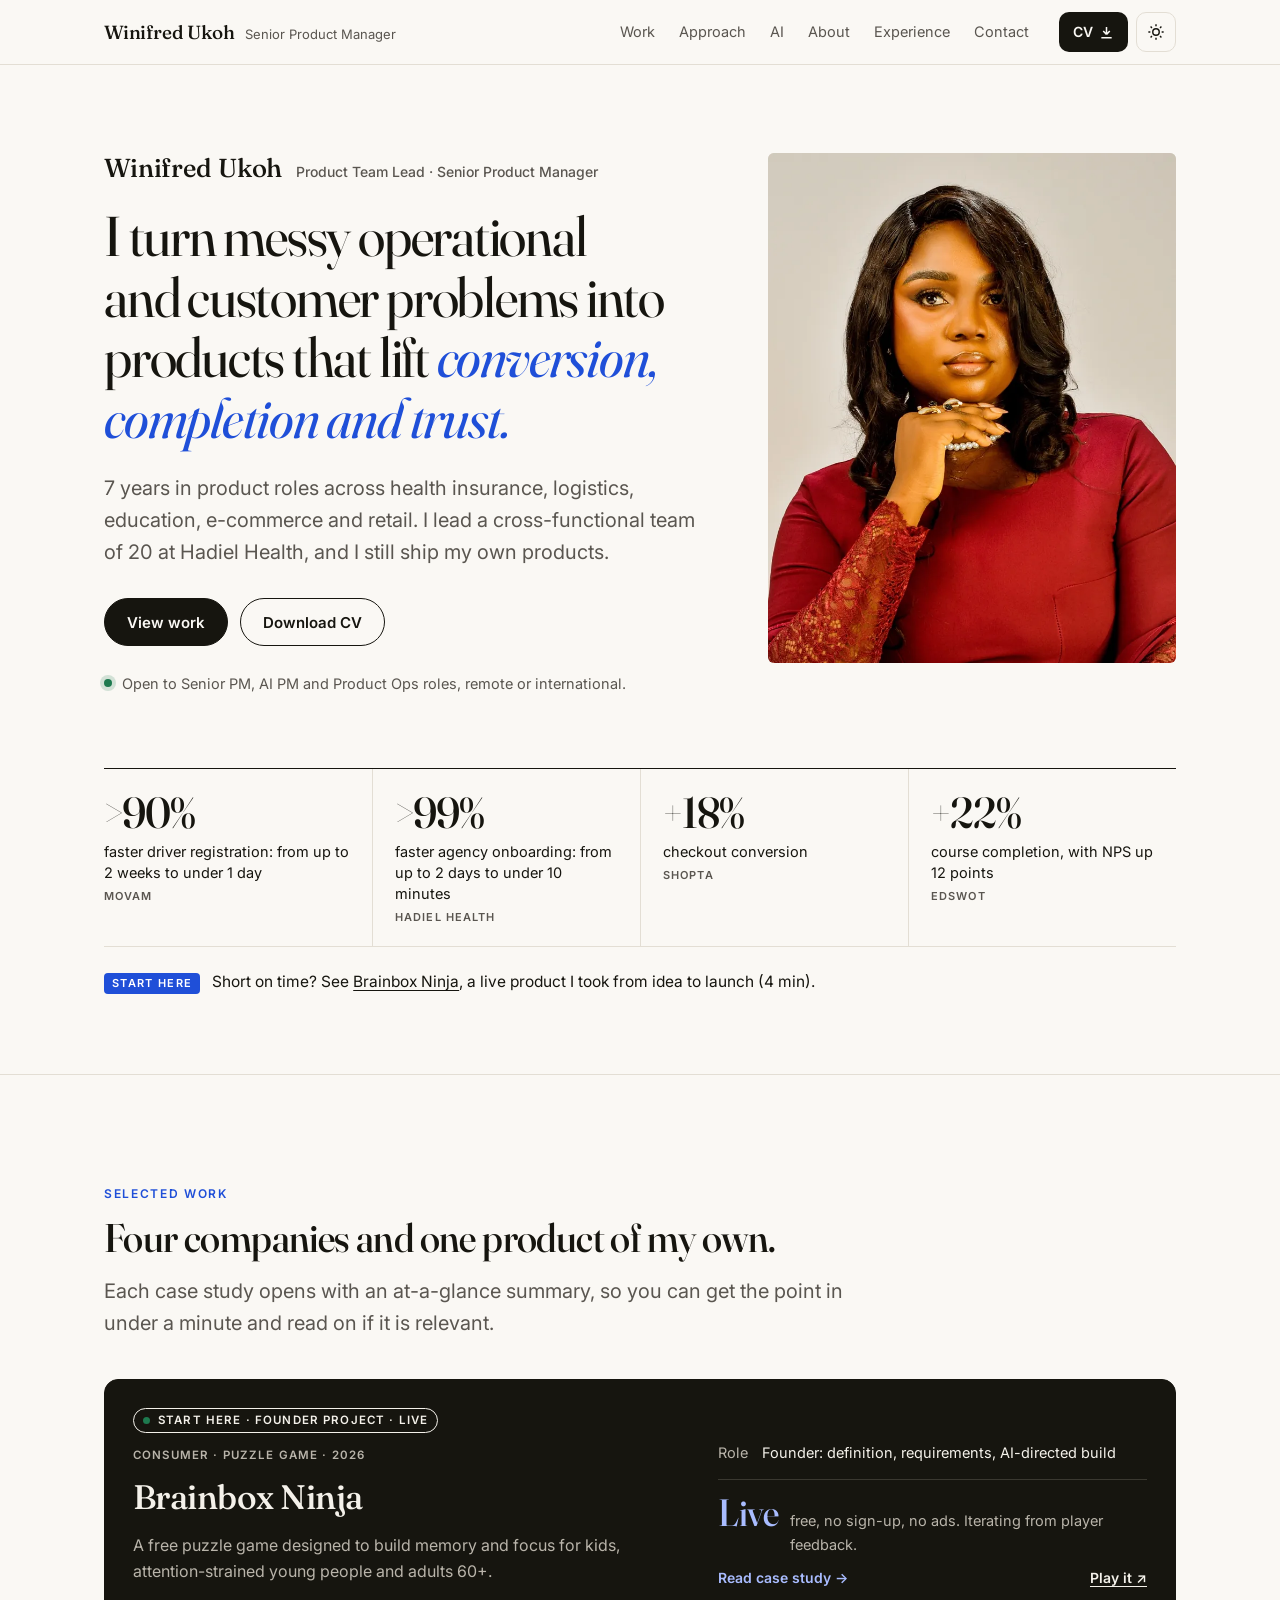
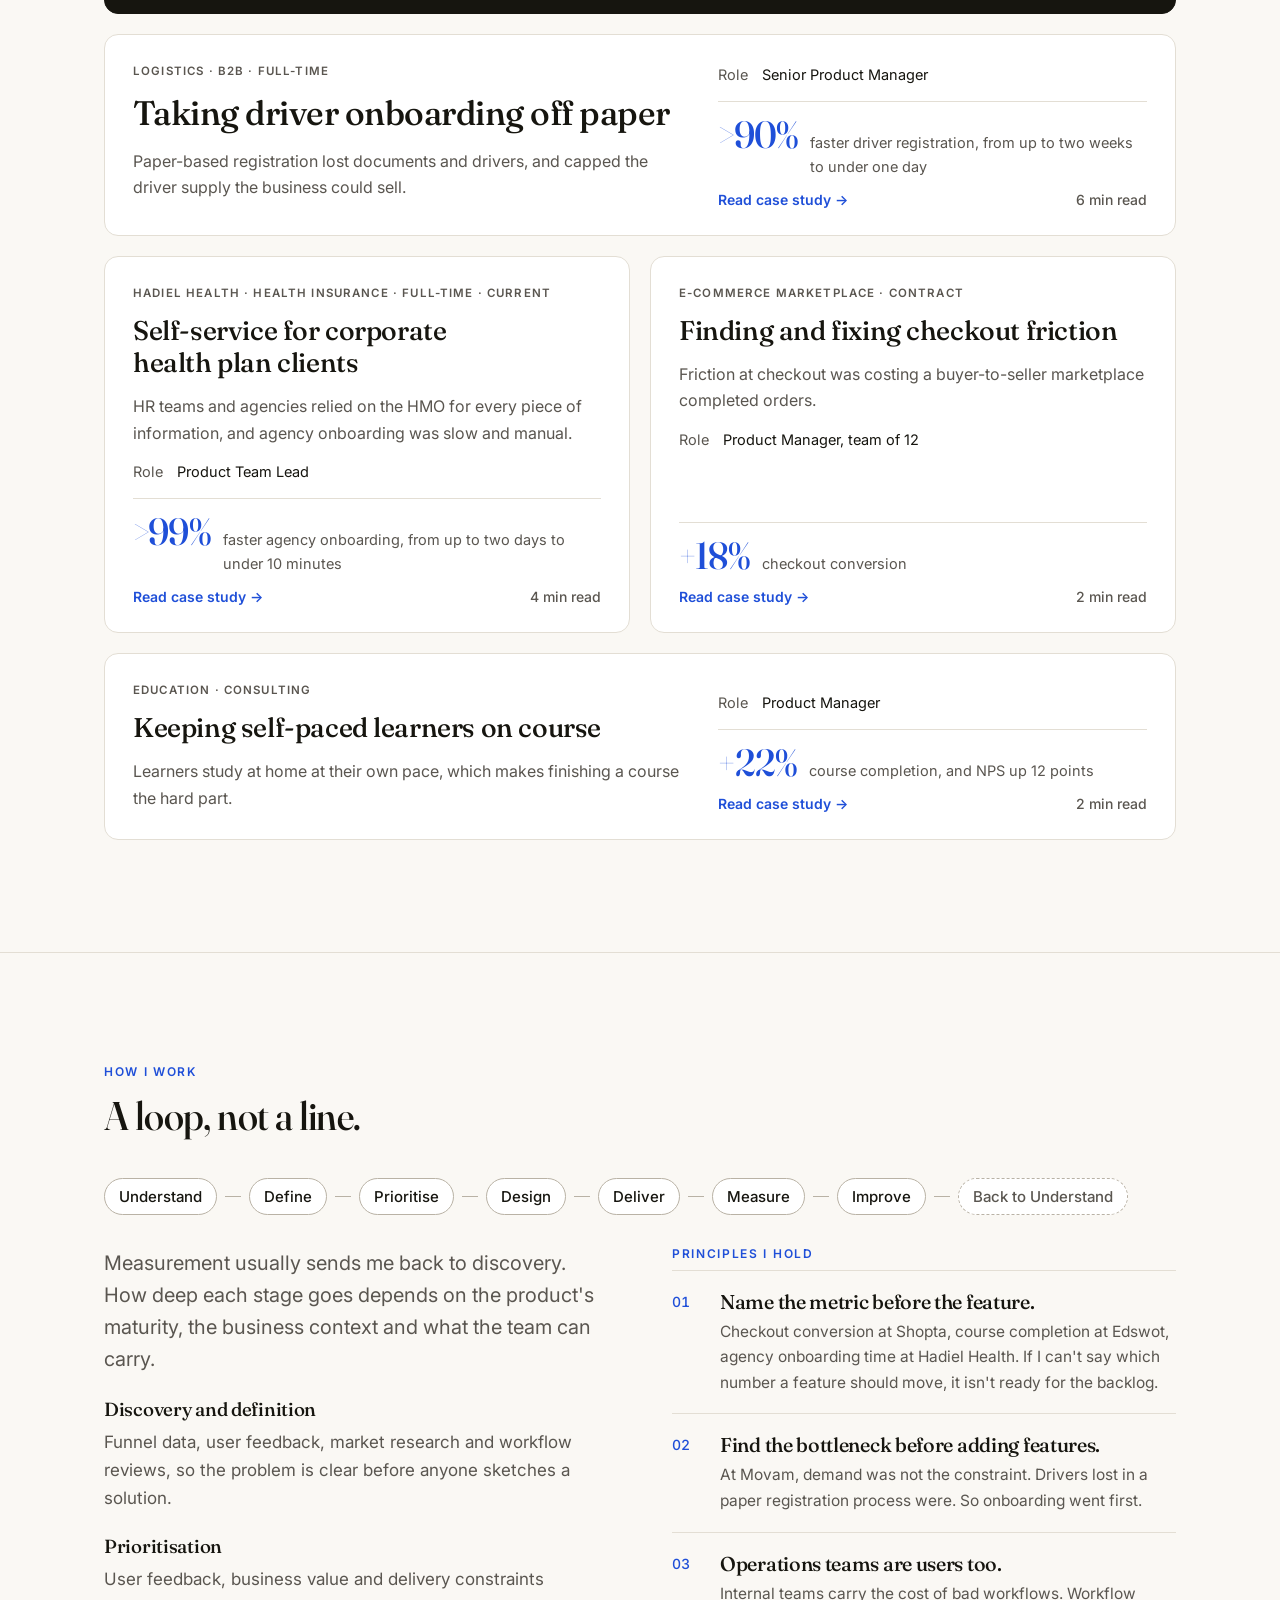
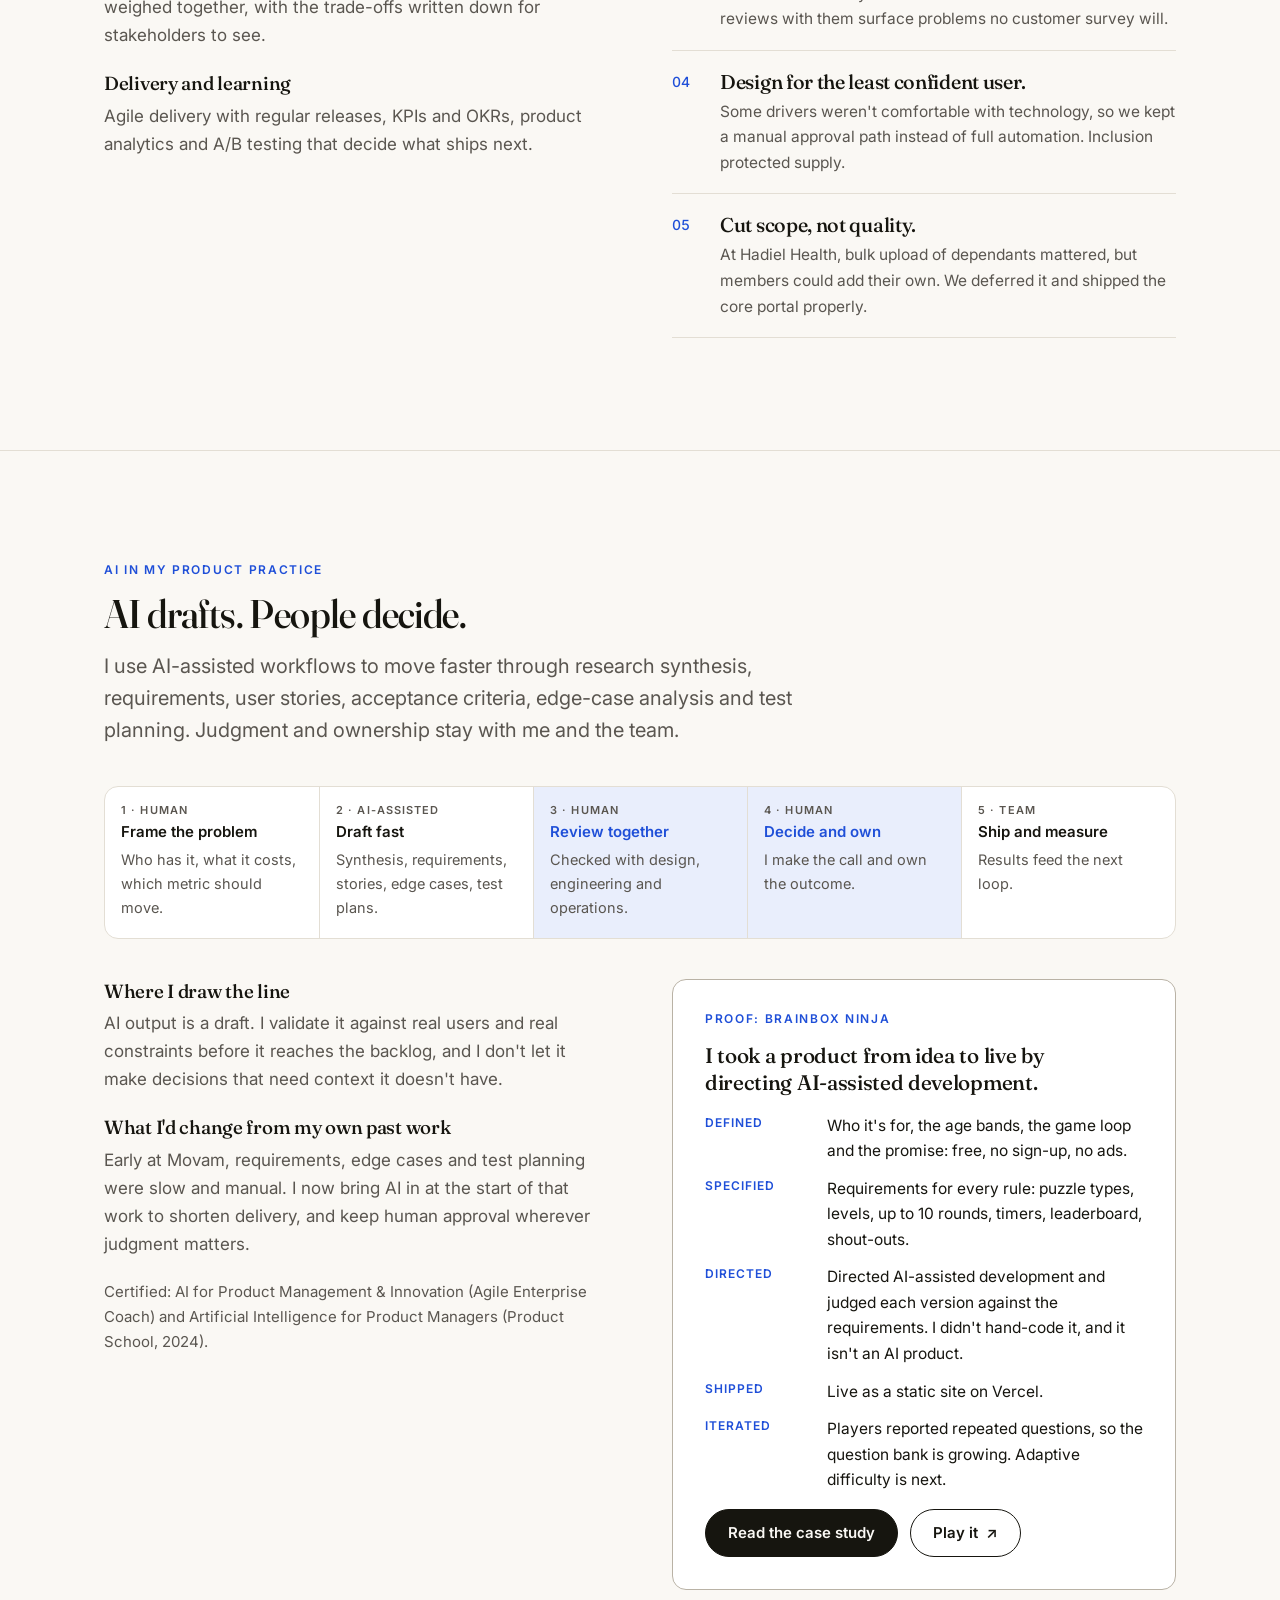
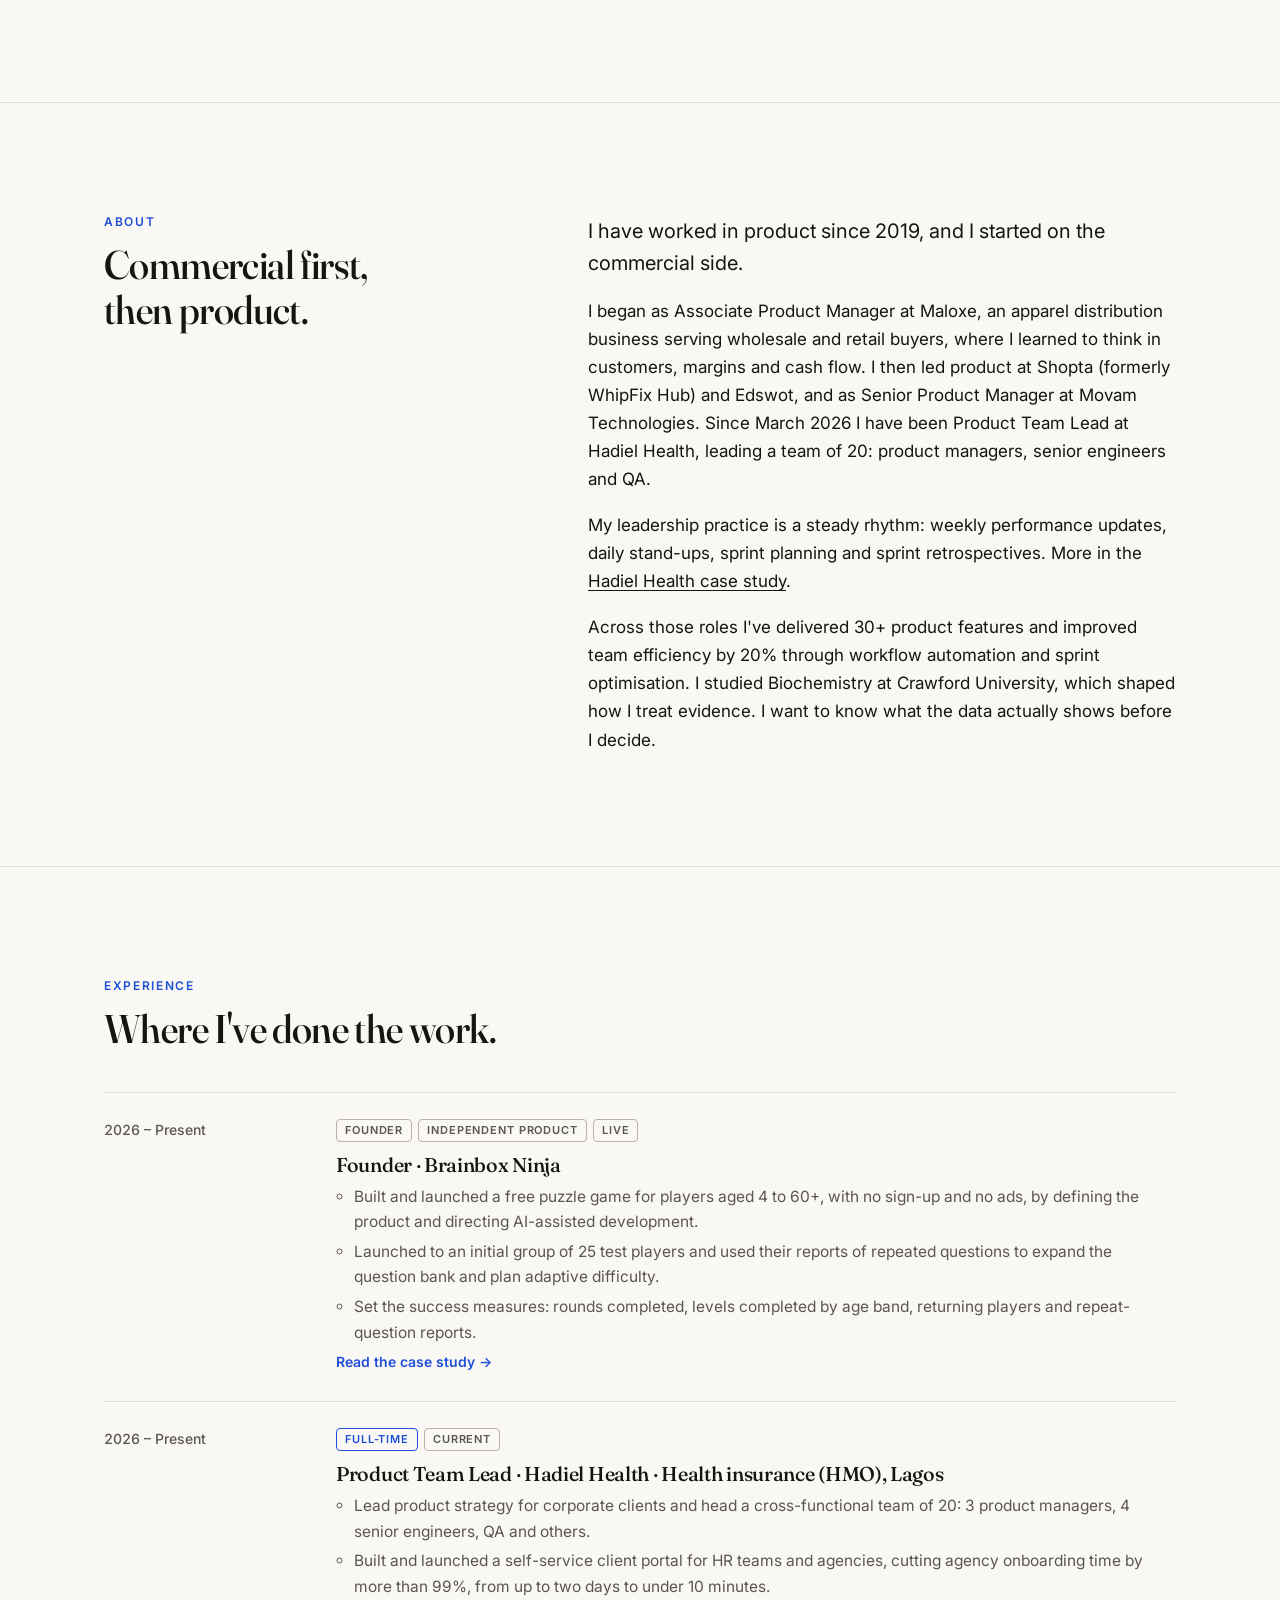
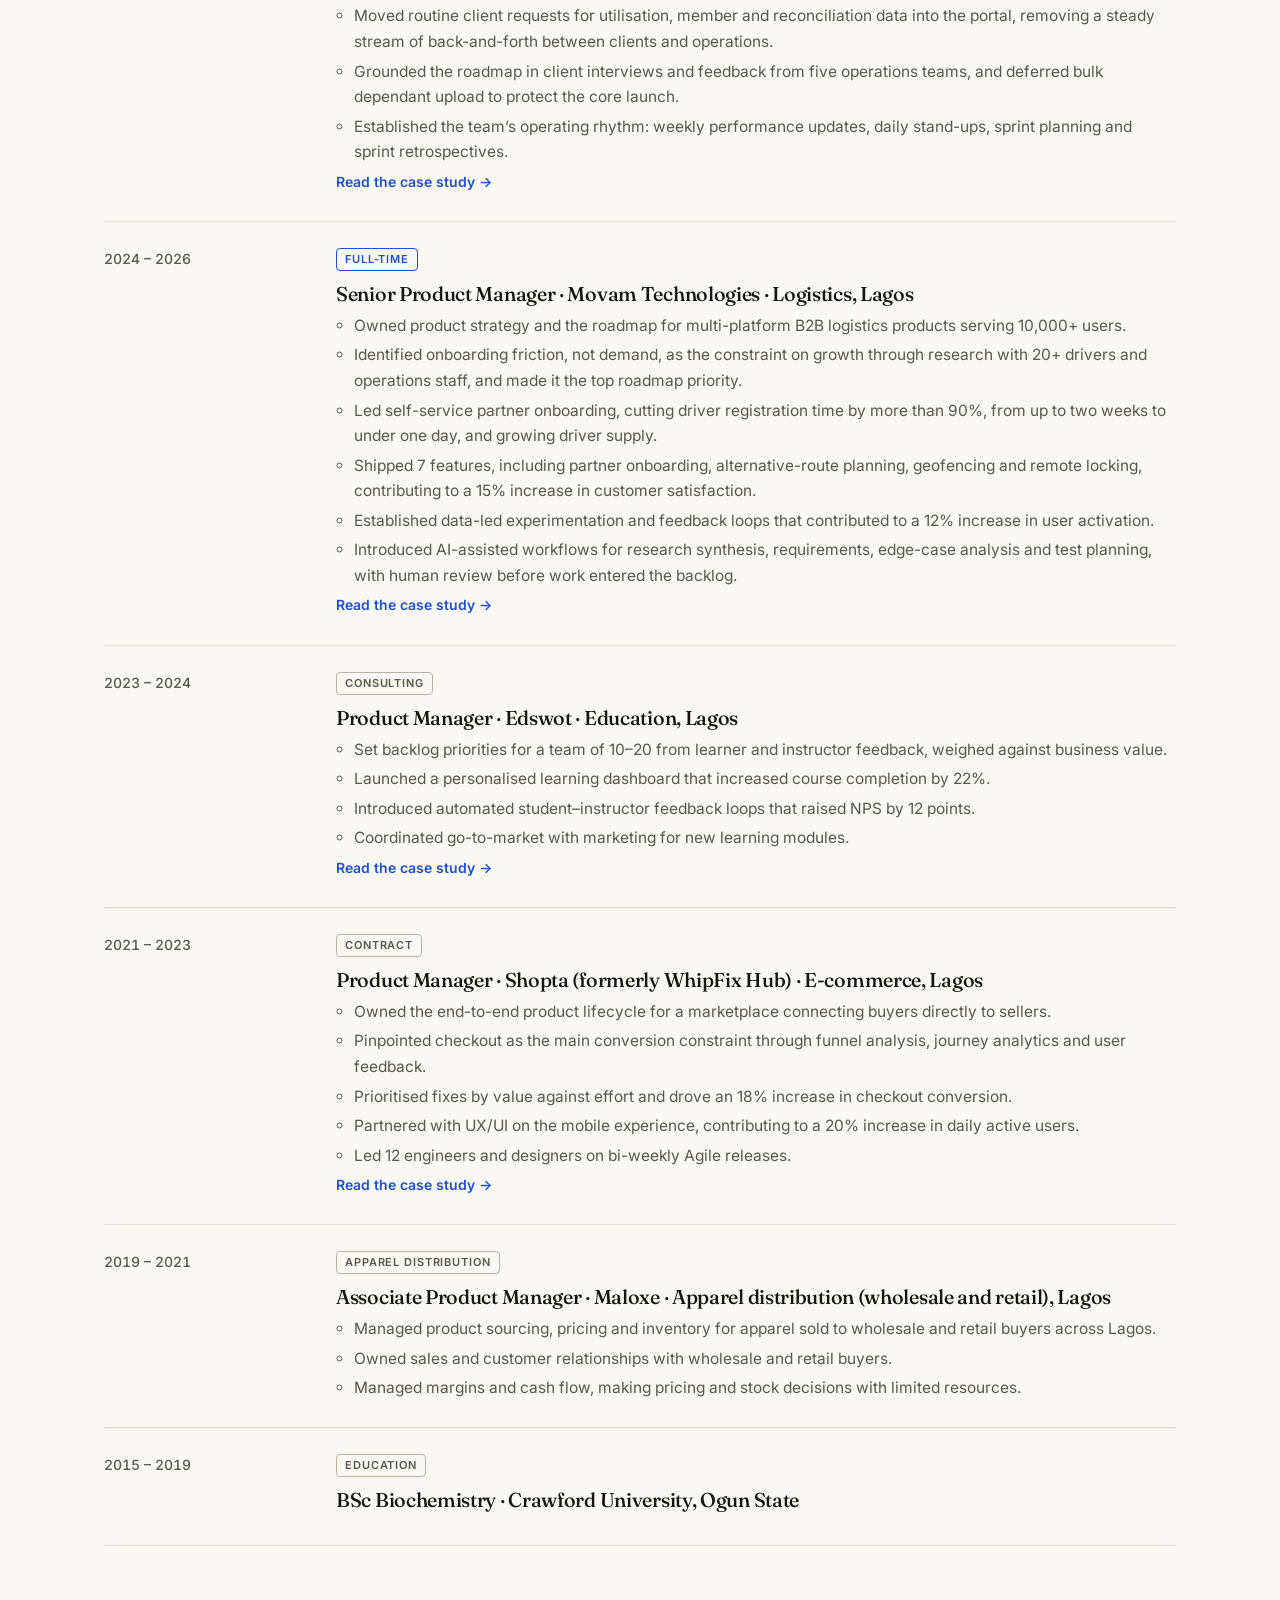
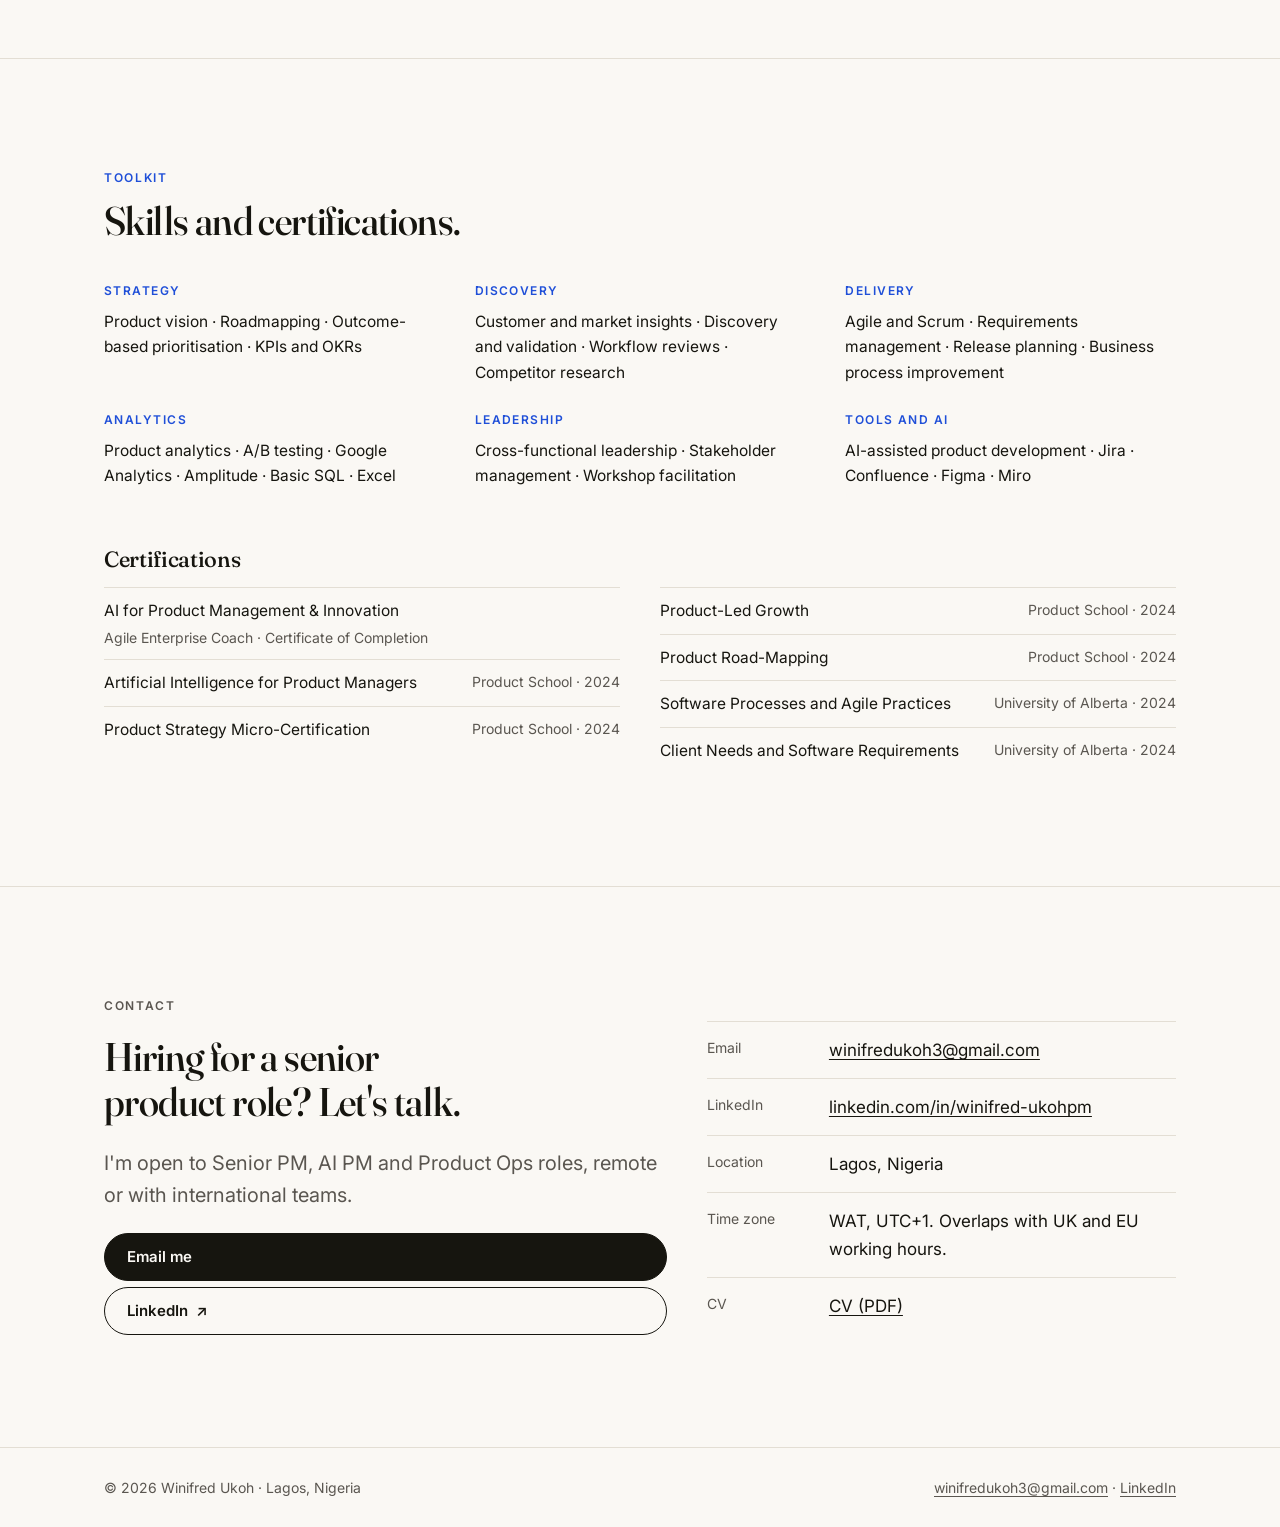
==== commit 1ad6aaaf: "Rewrite experience for senior roles, new dates and titles, Brainbox Ninja first - Action-led, outcom" ====
--- a/index.html
+++ b/index.html
@@ -46,25 +46,25 @@
 <div class="hero-grid"><div>
 <div class="hero-id"><h1 id="hero-name">Winifred Ukoh</h1><span class="role">Product Team Lead · Senior Product Manager</span></div>
 <p class="thesis">I turn messy operational and customer problems into products that lift <em>conversion, completion and trust.</em></p>
-<p class="lead">5+ years of professional experience, including product management since 2023, across logistics, e-commerce, education and health insurance. I lead a cross-functional team of 20 at Hadiel Health, and I still ship my own products.</p>
+<p class="lead">7 years in product roles across health insurance, logistics, education, e-commerce and retail. I lead a cross-functional team of 20 at Hadiel Health, and I still ship my own products.</p>
 <div class="btns"><a class="btn primary" href="#work">View work</a><a class="btn" href="/cv.pdf" download>Download CV</a></div>
 <p class="avail"><span class="dot" aria-hidden="true"></span><span>Open to Senior PM, AI PM and Product Ops roles, remote or international.</span></p>
 </div>
 <figure class="portrait"><picture><source srcset="/assets/img/winifred-ukoh.webp" type="image/webp"><img src="/assets/img/winifred-ukoh.jpg" alt="Winifred Ukoh, head-and-shoulders portrait" width="760" height="950" fetchpriority="high"></picture></figure>
 </div>
-<div class="proof" role="list" aria-label="Headline results"><div role="listitem"><b class="wordy">2&nbsp;weeks&nbsp;→ under&nbsp;1&nbsp;day</b><span>driver registration time</span><small>Movam</small></div><div role="listitem"><b class="wordy">2&nbsp;days&nbsp;→ under&nbsp;10&nbsp;min</b><span>agency onboarding time</span><small>Hadiel Health</small></div><div role="listitem"><b>+18%</b><span>checkout conversion</span><small>Shopta</small></div><div role="listitem"><b class="wordy">Team of 20</b><span>led: 3 PMs, engineering and QA</span><small>Hadiel Health · current</small></div></div>
-<p class="start"><strong>Start here</strong><span>Short on time? Read the <a href="/work/movam/">Movam partner onboarding case study</a> (6 min).</span></p>
+<div class="proof" role="list" aria-label="Headline results"><div role="listitem"><b>&gt;90%</b><span>faster driver registration: from up to 2 weeks to under 1 day</span><small>Movam</small></div><div role="listitem"><b>&gt;99%</b><span>faster agency onboarding: from up to 2 days to under 10 minutes</span><small>Hadiel Health</small></div><div role="listitem"><b>+18%</b><span>checkout conversion</span><small>Shopta</small></div><div role="listitem"><b>+22%</b><span>course completion, with NPS up 12 points</span><small>Edswot</small></div></div>
+<p class="start"><strong>Start here</strong><span>Short on time? See <a href="/work/brainbox-ninja/">Brainbox Ninja</a>, a live product I took from idea to launch (4 min).</span></p>
 </div></section>
 
 <section class="section" id="work" aria-labelledby="work-h"><div class="wrap">
 <div class="section-head"><p class="eyebrow">Selected work</p><h2 id="work-h">Four companies and one product of my own.</h2>
-<p class="lead">Each case study opens with a TL;DR, so you can get the point in under a minute and read on if it is relevant.</p></div>
-<div class="work-grid"><article class="card lead-card"><div class="lc-grid"><div style="display:grid;gap:14px;align-content:start"><span class="badge">Start here</span><p class="meta">Logistics · B2B · Full-time</p><h3><a href="/work/movam/">Taking driver onboarding off paper</a></h3><p class="problem">Paper-based registration lost documents and drivers, and capped the driver supply the business could sell.</p></div>
-<div style="display:grid;gap:14px;align-content:end"><dl><dt>Role</dt><dd>Product Manager, promoted to Senior PM</dd></dl><div class="metric"><b class="wordy">2&nbsp;weeks&nbsp;→ under&nbsp;1&nbsp;day</b><span>driver registration time, after paper was replaced by self-service onboarding</span></div><div class="foot"><span class="go">Read case study →</span><span class="rt">6 min read</span></div></div></div></article><article class="card"><p class="meta">Hadiel Health · Health insurance · Full-time · Current</p><h3><a href="/work/hadiel-health/">Self-service for corporate health plan clients</a></h3><p class="problem">HR teams and agencies relied on the HMO for every piece of information, and agency onboarding was slow and manual.</p><dl><dt>Role</dt><dd>Product Team Lead</dd></dl>
-<div class="metric"><b class="wordy">2&nbsp;days&nbsp;→ under&nbsp;10&nbsp;min</b><span>agency onboarding time. I lead the team of 20 behind it.</span></div><div class="foot"><span class="go">Read case study →</span><span class="rt">4 min read</span></div></article><article class="card"><p class="meta">E-commerce marketplace · Contract</p><h3><a href="/work/shopta/">Finding and fixing checkout friction</a></h3><p class="problem">Friction at checkout was costing a buyer-to-seller marketplace completed orders.</p><dl><dt>Role</dt><dd>Product Manager, team of 12</dd></dl>
+<p class="lead">Each case study opens with an at-a-glance summary, so you can get the point in under a minute and read on if it is relevant.</p></div>
+<div class="work-grid"><article class="card founder lead-card"><div class="lc-grid"><div style="display:grid;gap:14px;align-content:start"><span class="badge"><i aria-hidden="true"></i>Start here · Founder project · Live</span><p class="meta">Consumer · Puzzle game · 2026</p><h3><a href="/work/brainbox-ninja/">Brainbox Ninja</a></h3><p class="problem">A free puzzle game designed to build memory and focus for kids, attention-strained young people and adults 60+.</p></div>
+<div style="display:grid;gap:14px;align-content:end"><dl><dt>Role</dt><dd>Founder: definition, requirements, AI-directed build</dd></dl><div class="metric"><b>Live</b><span>free, no sign-up, no ads. Iterating from player feedback.</span></div><div class="foot"><span class="go">Read case study →</span><a class="play" href="https://brainbox-ninja.vercel.app" target="_blank" rel="noopener">Play it <span aria-hidden="true">↗</span></a></div></div></div></article><article class="card lead-card"><div class="lc-grid"><div style="display:grid;gap:14px;align-content:start"><p class="meta">Logistics · B2B · Full-time</p><h3><a href="/work/movam/">Taking driver onboarding off paper</a></h3><p class="problem">Paper-based registration lost documents and drivers, and capped the driver supply the business could sell.</p></div>
+<div style="display:grid;gap:14px;align-content:end"><dl><dt>Role</dt><dd>Senior Product Manager</dd></dl><div class="metric"><b>&gt;90%</b><span>faster driver registration, from up to two weeks to under one day</span></div><div class="foot"><span class="go">Read case study →</span><span class="rt">6 min read</span></div></div></div></article><article class="card"><p class="meta">Hadiel Health · Health insurance · Full-time · Current</p><h3><a href="/work/hadiel-health/">Self-service for corporate health plan clients</a></h3><p class="problem">HR teams and agencies relied on the HMO for every piece of information, and agency onboarding was slow and manual.</p><dl><dt>Role</dt><dd>Product Team Lead</dd></dl>
+<div class="metric"><b>&gt;99%</b><span>faster agency onboarding, from up to two days to under 10 minutes</span></div><div class="foot"><span class="go">Read case study →</span><span class="rt">4 min read</span></div></article><article class="card"><p class="meta">E-commerce marketplace · Contract</p><h3><a href="/work/shopta/">Finding and fixing checkout friction</a></h3><p class="problem">Friction at checkout was costing a buyer-to-seller marketplace completed orders.</p><dl><dt>Role</dt><dd>Product Manager, team of 12</dd></dl>
 <div class="metric"><b>+18%</b><span>checkout conversion</span></div><div class="foot"><span class="go">Read case study →</span><span class="rt">2 min read</span></div></article><article class="card lead-card wide"><div class="lc-grid"><div style="display:grid;gap:14px;align-content:start"><p class="meta">Education · Consulting</p><h3><a href="/work/edswot/">Keeping self-paced learners on course</a></h3><p class="problem">Learners study at home at their own pace, which makes finishing a course the hard part.</p></div><div style="display:grid;gap:14px;align-content:end"><dl><dt>Role</dt><dd>Product Manager</dd></dl>
-<div class="metric"><b>+22%</b><span>course completion, and NPS up 12 points</span></div><div class="foot"><span class="go">Read case study →</span><span class="rt">2 min read</span></div></div></div></article><article class="card founder lead-card"><div class="lc-grid"><div style="display:grid;gap:14px;align-content:start"><span class="badge"><i aria-hidden="true"></i>Founder project · Live</span><p class="meta">Consumer · Puzzle game · 2026</p><h3><a href="/work/brainbox-ninja/">Brainbox Ninja</a></h3><p class="problem">A free puzzle game designed to build memory and focus for kids, attention-strained young people and adults 60+.</p></div>
-<div style="display:grid;gap:14px;align-content:end"><dl><dt>Role</dt><dd>Founder: definition, requirements, AI-directed build</dd></dl><div class="metric"><b>Live</b><span>free, no sign-up, no ads. Iterating from player feedback.</span></div><div class="foot"><span class="go">Read case study →</span><a class="play" href="https://brainbox-ninja.vercel.app" target="_blank" rel="noopener">Play it <span aria-hidden="true">↗</span></a></div></div></div></article></div>
+<div class="metric"><b>+22%</b><span>course completion, and NPS up 12 points</span></div><div class="foot"><span class="go">Read case study →</span><span class="rt">2 min read</span></div></div></div></article></div>
 </div></section>
 
 <section class="section" id="approach" aria-labelledby="approach-h"><div class="wrap">
@@ -102,7 +102,7 @@
 <div class="stack">
 <div><h3>Where I draw the line</h3><p>AI output is a draft. I validate it against real users and real constraints before it reaches the backlog, and I don't let it make decisions that need context it doesn't have.</p></div>
 <div><h3>What I'd change from my own past work</h3><p>Early at Movam, requirements, edge cases and test planning were slow and manual. I now bring AI in at the start of that work to shorten delivery, and keep human approval wherever judgment matters.</p></div>
-<p class="muted" style="font-size:15px">Certified: AI for Product Management &amp; Innovation, Agile Enterprise Coach; and Artificial Intelligence for Product Managers, Product School, 2024.</p>
+<p class="muted" style="font-size:15px">Certified: AI for Product Management &amp; Innovation (Agile Enterprise Coach) and Artificial Intelligence for Product Managers (Product School, 2024).</p>
 </div>
 <div class="proof-box"><p class="eyebrow">Proof: Brainbox Ninja</p>
 <h3>I took a product from idea to live by directing AI-assisted development.</h3>
@@ -121,42 +121,40 @@
 <section class="section" id="about" aria-labelledby="about-h"><div class="wrap about-grid">
 <div class="section-head" style="margin:0"><p class="eyebrow">About</p><h2 id="about-h">Commercial first, then product.</h2></div>
 <div class="prose">
-<p class="lead" style="color:var(--fg)">Before I worked in product, I ran my own business.</p>
-<p>Before product, I founded Maloxe, an apparel distribution business serving wholesale and retail buyers, where I learned to think in customers, margins and cash flow.</p>
-<p>I joined Movam Technologies in January 2023 as a Product Manager and was promoted to Senior Product Manager in November 2025. Alongside it I took contract and consulting product roles in e-commerce and education. Since March 2026 I've been Product Team Lead at Hadiel Health, leading a team of 20: product managers, senior engineers and QA.</p>
+<p class="lead" style="color:var(--fg)">I have worked in product since 2019, and I started on the commercial side.</p>
+<p>I began as Associate Product Manager at Maloxe, an apparel distribution business serving wholesale and retail buyers, where I learned to think in customers, margins and cash flow. I then led product at Shopta (formerly WhipFix Hub) and Edswot, and as Senior Product Manager at Movam Technologies. Since March 2026 I have been Product Team Lead at Hadiel Health, leading a team of 20: product managers, senior engineers and QA.</p>
 <p>My leadership practice is a steady rhythm: weekly performance updates, daily stand-ups, sprint planning and sprint retrospectives. More in the <a href="/work/hadiel-health/#leadership">Hadiel Health case study</a>.</p>
-<p>Across those roles I've delivered 30+ product features and improved team efficiency by 20% through workflow automation and sprint optimisation. I studied Biochemistry at Crawford University, which shaped how I treat evidence: I want to know what the data actually shows before I decide.</p>
+<p>Across those roles I've delivered 30+ product features and improved team efficiency by 20% through workflow automation and sprint optimisation. I studied Biochemistry at Crawford University, which shaped how I treat evidence. I want to know what the data actually shows before I decide.</p>
 </div>
 </div></section>
 
 <section class="section" id="experience" aria-labelledby="exp-h"><div class="wrap">
 <div class="section-head"><p class="eyebrow">Experience</p><h2 id="exp-h">Where I've done the work.</h2></div>
-<p class="overlap">Some dates overlap by design. Movam was my full-time role until March 2026. Shopta and Edswot were contract and consulting engagements that ran alongside it. Every entry is labelled with its employment type.</p>
+
 <ol class="timeline">
-<li><div class="when">Mar 2026 – Present</div><div><div class="tags"><span class="tag ft">Full-time</span><span class="tag">Current</span></div>
+<li><div class="when">2026 – Present</div><div><div class="tags"><span class="tag">Founder</span><span class="tag">Independent product</span><span class="tag">Live</span></div>
+<h3>Founder · Brainbox Ninja</h3>
+<ul><li>Built and launched a free puzzle game for players aged 4 to 60+, with no sign-up and no ads, by defining the product and directing AI-assisted development.</li><li>Launched to an initial group of 25 test players and used their reports of repeated questions to expand the question bank and plan adaptive difficulty.</li><li>Set the success measures: rounds completed, levels completed by age band, returning players and repeat-question reports.</li></ul>
+<a class="more" href="/work/brainbox-ninja/">Read the case study →</a></div></li>
+<li><div class="when">2026 – Present</div><div><div class="tags"><span class="tag ft">Full-time</span><span class="tag">Current</span></div>
 <h3>Product Team Lead · Hadiel Health · Health insurance (HMO), Lagos</h3>
-<ul><li>Lead a cross-functional team of 20: 3 product managers, 2 senior back-end engineers, 2 senior front-end engineers, QA and others.</li><li>Led a self-service client portal for HR teams and agencies, and a companion enrollee app.</li><li>Cut agency onboarding from up to two days to under 10 minutes: agencies now upload their own members.</li><li>Run weekly performance updates, daily stand-ups, sprint planning and sprint retrospectives.</li></ul>
+<ul><li>Lead product strategy for corporate clients and head a cross-functional team of 20: 3 product managers, 4 senior engineers, QA and others.</li><li>Built and launched a self-service client portal for HR teams and agencies, cutting agency onboarding time by more than 99%, from up to two days to under 10 minutes.</li><li>Moved routine client requests for utilisation, member and reconciliation data into the portal, removing a steady stream of back-and-forth between clients and operations.</li><li>Grounded the roadmap in client interviews and feedback from five operations teams, and deferred bulk dependant upload to protect the core launch.</li><li>Established the team’s operating rhythm: weekly performance updates, daily stand-ups, sprint planning and sprint retrospectives.</li></ul>
 <a class="more" href="/work/hadiel-health/">Read the case study →</a></div></li>
-<li><div class="when">Jan 2023 – Mar 2026</div><div><div class="tags"><span class="tag ft">Full-time</span><span class="tag">Promoted</span></div>
-<h3>Movam Technologies · Logistics, Lagos</h3>
-<div class="promo"><b>Senior Product Manager · Nov 2025 – Mar 2026</b><span>Product Manager · Jan 2023 – Oct 2025</span></div>
-<ul><li>Owned delivery across multi-platform B2B products serving 10,000+ users.</li><li>Led self-service partner onboarding, which cut driver registration from up to two weeks to under one day.</li><li>Led alternative-route planning, geofencing and remote locking.</li><li>Launched 7 high-impact features, contributing to a 15% improvement in customer satisfaction.</li><li>Experimentation and feedback loops contributed to a 12% improvement in activation.</li></ul>
+<li><div class="when">2024 – 2026</div><div><div class="tags"><span class="tag ft">Full-time</span></div>
+<h3>Senior Product Manager · Movam Technologies · Logistics, Lagos</h3>
+<ul><li>Owned product strategy and the roadmap for multi-platform B2B logistics products serving 10,000+ users.</li><li>Identified onboarding friction, not demand, as the constraint on growth through research with 20+ drivers and operations staff, and made it the top roadmap priority.</li><li>Led self-service partner onboarding, cutting driver registration time by more than 90%, from up to two weeks to under one day, and growing driver supply.</li><li>Shipped 7 features, including partner onboarding, alternative-route planning, geofencing and remote locking, contributing to a 15% increase in customer satisfaction.</li><li>Established data-led experimentation and feedback loops that contributed to a 12% increase in user activation.</li><li>Introduced AI-assisted workflows for research synthesis, requirements, edge-case analysis and test planning, with human review before work entered the backlog.</li></ul>
 <a class="more" href="/work/movam/">Read the case study →</a></div></li>
-<li><div class="when">Jan 2025 – Jan 2026</div><div><div class="tags"><span class="tag">Contract</span></div>
-<h3>Product Manager · Shopta · E-commerce, Lagos</h3>
-<ul><li>Checkout conversion up 18% after funnel and feedback work on checkout friction.</li><li>Mobile experience work with UX/UI contributed to a 20% rise in daily active users.</li><li>Coordinated 12 engineers and designers on bi-weekly releases.</li></ul>
+<li><div class="when">2023 – 2024</div><div><div class="tags"><span class="tag">Consulting</span></div>
+<h3>Product Manager · Edswot · Education, Lagos</h3>
+<ul><li>Set backlog priorities for a team of 10–20 from learner and instructor feedback, weighed against business value.</li><li>Launched a personalised learning dashboard that increased course completion by 22%.</li><li>Introduced automated student–instructor feedback loops that raised NPS by 12 points.</li><li>Coordinated go-to-market with marketing for new learning modules.</li></ul>
+<a class="more" href="/work/edswot/">Read the case study →</a></div></li>
+<li><div class="when">2021 – 2023</div><div><div class="tags"><span class="tag">Contract</span></div>
+<h3>Product Manager · Shopta (formerly WhipFix Hub) · E-commerce, Lagos</h3>
+<ul><li>Owned the end-to-end product lifecycle for a marketplace connecting buyers directly to sellers.</li><li>Pinpointed checkout as the main conversion constraint through funnel analysis, journey analytics and user feedback.</li><li>Prioritised fixes by value against effort and drove an 18% increase in checkout conversion.</li><li>Partnered with UX/UI on the mobile experience, contributing to a 20% increase in daily active users.</li><li>Led 12 engineers and designers on bi-weekly Agile releases.</li></ul>
 <a class="more" href="/work/shopta/">Read the case study →</a></div></li>
-<li><div class="when">Aug 2024 – Sep 2025</div><div><div class="tags"><span class="tag">Consulting</span></div>
-<h3>Product Manager · Edswot · Education, Lagos</h3>
-<ul><li>Personalised learning dashboard improved course completion by 22%.</li><li>Automated student–instructor feedback loops raised NPS by 12 points.</li><li>Worked with a team of 10–20 people.</li></ul>
-<a class="more" href="/work/edswot/">Read the case study →</a></div></li>
-<li><div class="when">2019 – 2022</div><div><div class="tags"><span class="tag">Founder</span><span class="tag">Own business</span></div>
-<h3>Founder · Maloxe · Apparel distribution (wholesale and retail), Lagos</h3>
-<ul><li>Founded and ran an apparel brand supplying clothing to wholesale and retail buyers across Lagos.</li><li>Owned the full commercial cycle: product sourcing, pricing, sales, customer relationships, inventory and cash flow.</li><li>Built the commercial judgment I bring to product work: understanding what customers will pay for, managing margins, and making decisions with limited resources.</li></ul></div></li>
-<li><div class="when">2026 – Present</div><div><div class="tags"><span class="tag">Founder</span><span class="tag">Independent product</span></div>
-<h3>Founder · Brainbox Ninja</h3>
-<ul><li>Defined, specified and shipped a live, free puzzle game for players of every age, directing AI-assisted development.</li><li>Launched to an initial group of 25 test players.</li></ul>
-<a class="more" href="/work/brainbox-ninja/">Read the case study →</a></div></li>
+<li><div class="when">2019 – 2021</div><div><div class="tags"><span class="tag">Apparel distribution</span></div>
+<h3>Associate Product Manager · Maloxe · Apparel distribution (wholesale and retail), Lagos</h3>
+<ul><li>Managed product sourcing, pricing and inventory for apparel sold to wholesale and retail buyers across Lagos.</li><li>Owned sales and customer relationships with wholesale and retail buyers.</li><li>Managed margins and cash flow, making pricing and stock decisions with limited resources.</li></ul></div></li>
 <li><div class="when">2015 – 2019</div><div><div class="tags"><span class="tag">Education</span></div>
 <h3>BSc Biochemistry · Crawford University, Ogun State</h3></div></li>
 </ol>
--- a/assets/css/site.css
+++ b/assets/css/site.css
@@ -108,7 +108,6 @@
 .proof div+div{padding-left:22px;border-left:1px solid var(--line)}
 .proof b{font:500 clamp(34px,3.4vw,44px)/1 var(--serif);letter-spacing:-.02em;font-variant-numeric:lining-nums tabular-nums;font-variation-settings:"opsz" 144}
 .proof span{font-size:14.5px;line-height:1.45}
-.proof b{font-size:clamp(26px,2.4vw,32px);line-height:1.12;letter-spacing:-.01em}
 .proof small{font:600 11px/1.3 var(--sans);letter-spacing:.1em;text-transform:uppercase;color:var(--mut)}
 @media (max-width:820px){.proof{grid-template-columns:repeat(2,minmax(0,1fr))}.proof div:nth-child(3){padding-left:0;border-left:0}.proof div:nth-child(n+3){border-top:1px solid var(--line)}}
 .start{display:flex;flex-wrap:wrap;gap:6px 12px;align-items:baseline;margin-top:22px;font-size:15.5px}
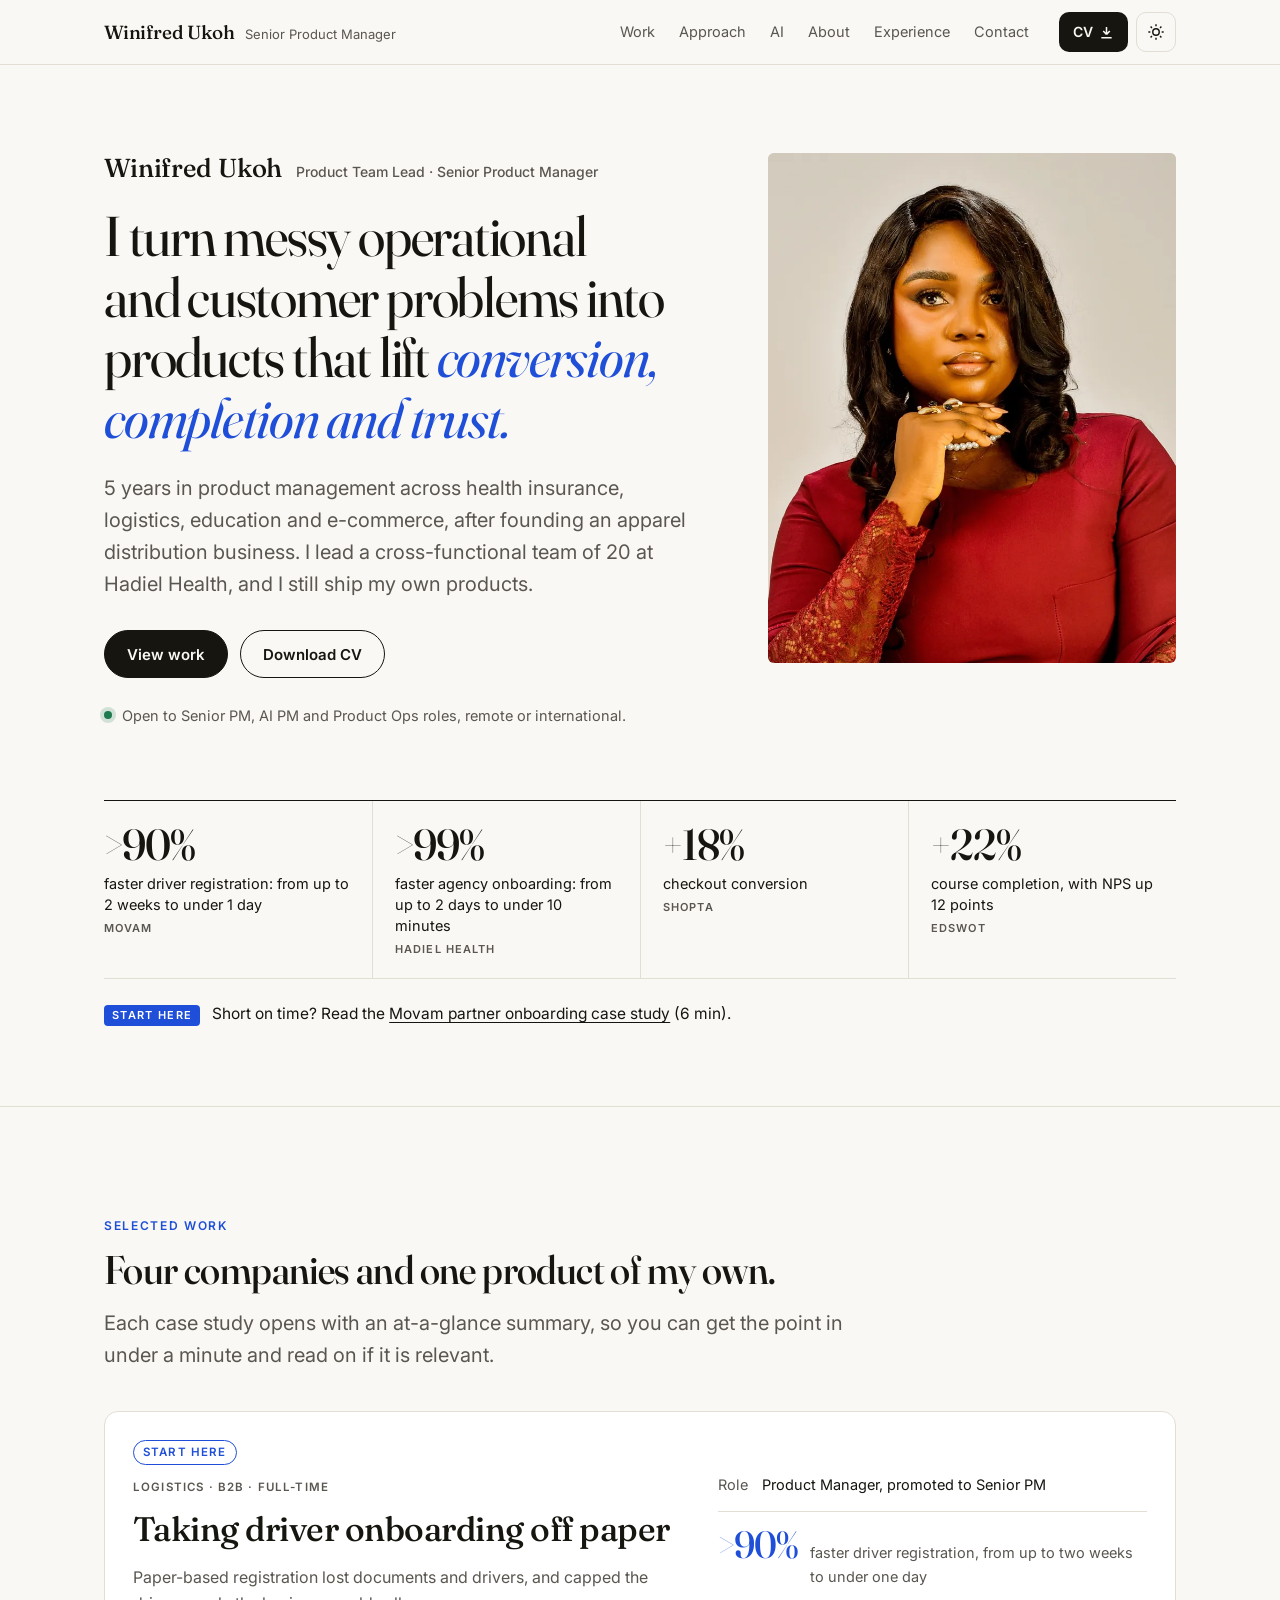
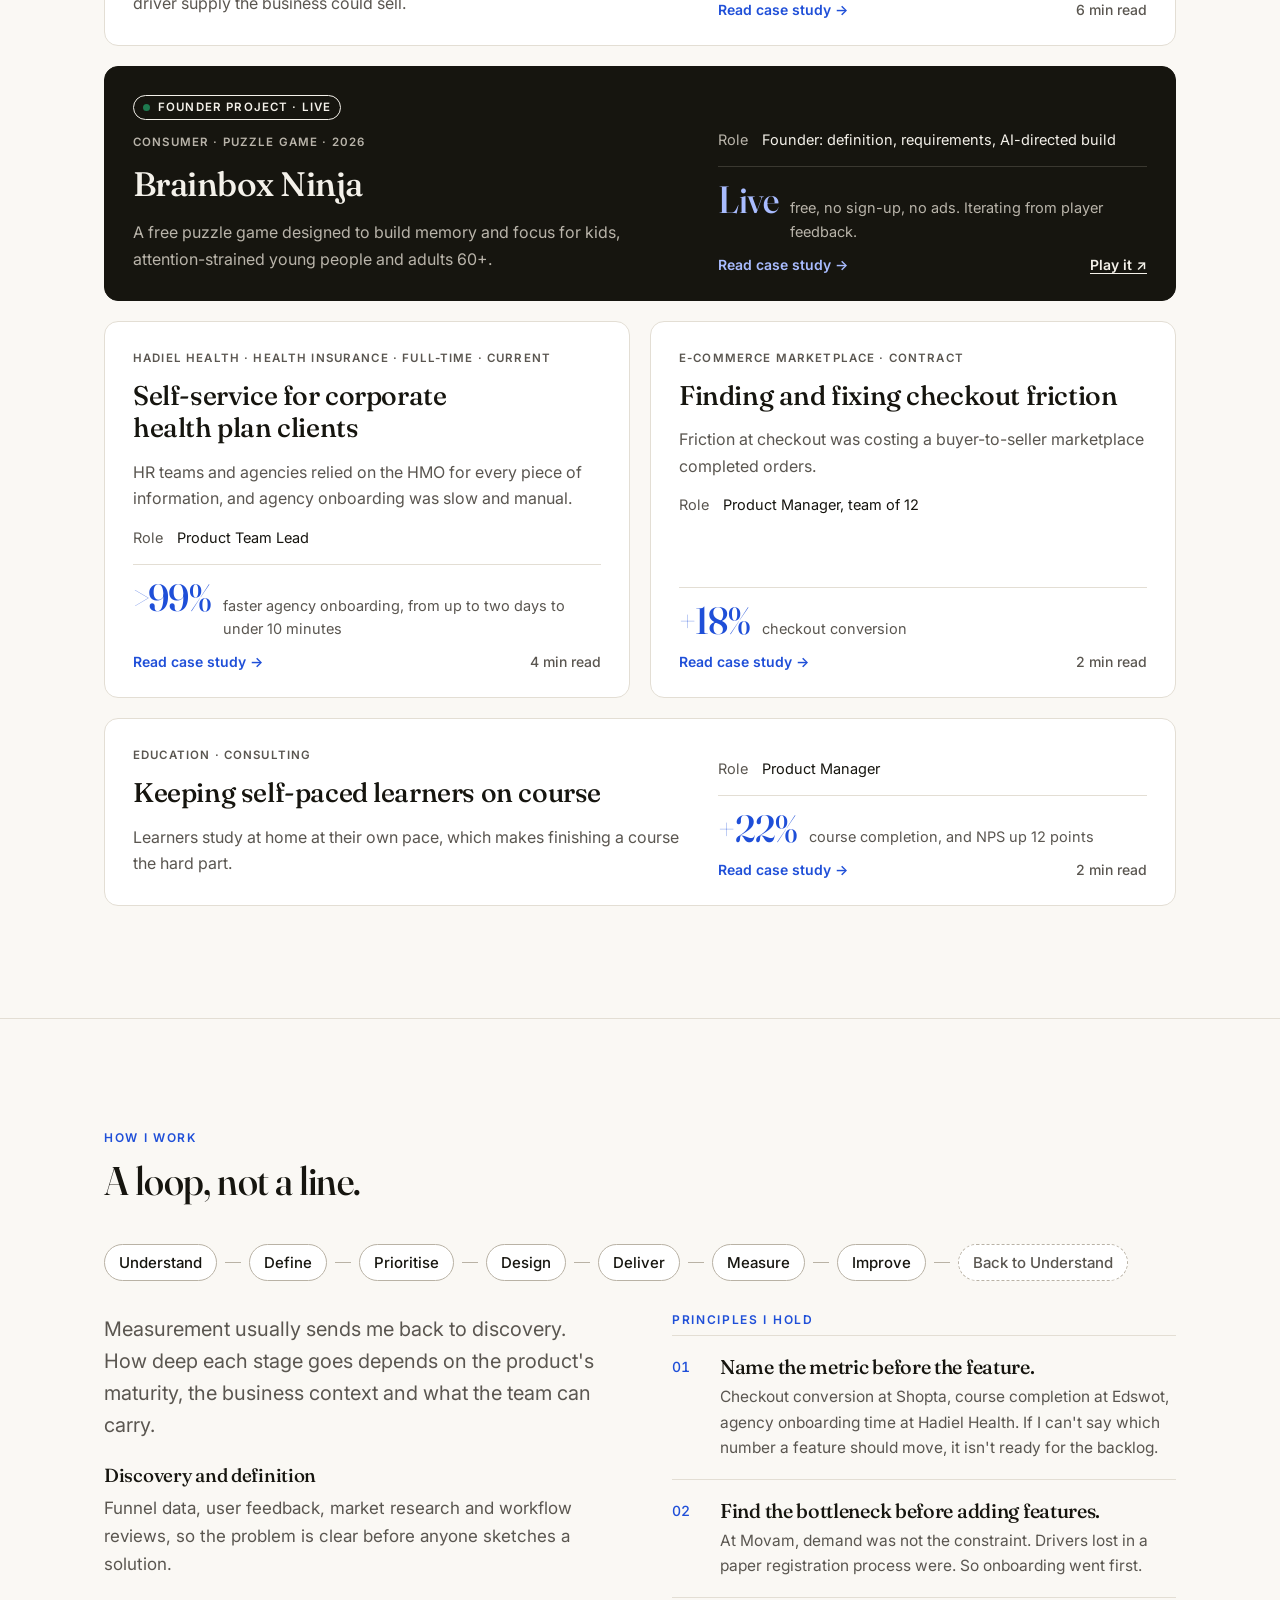
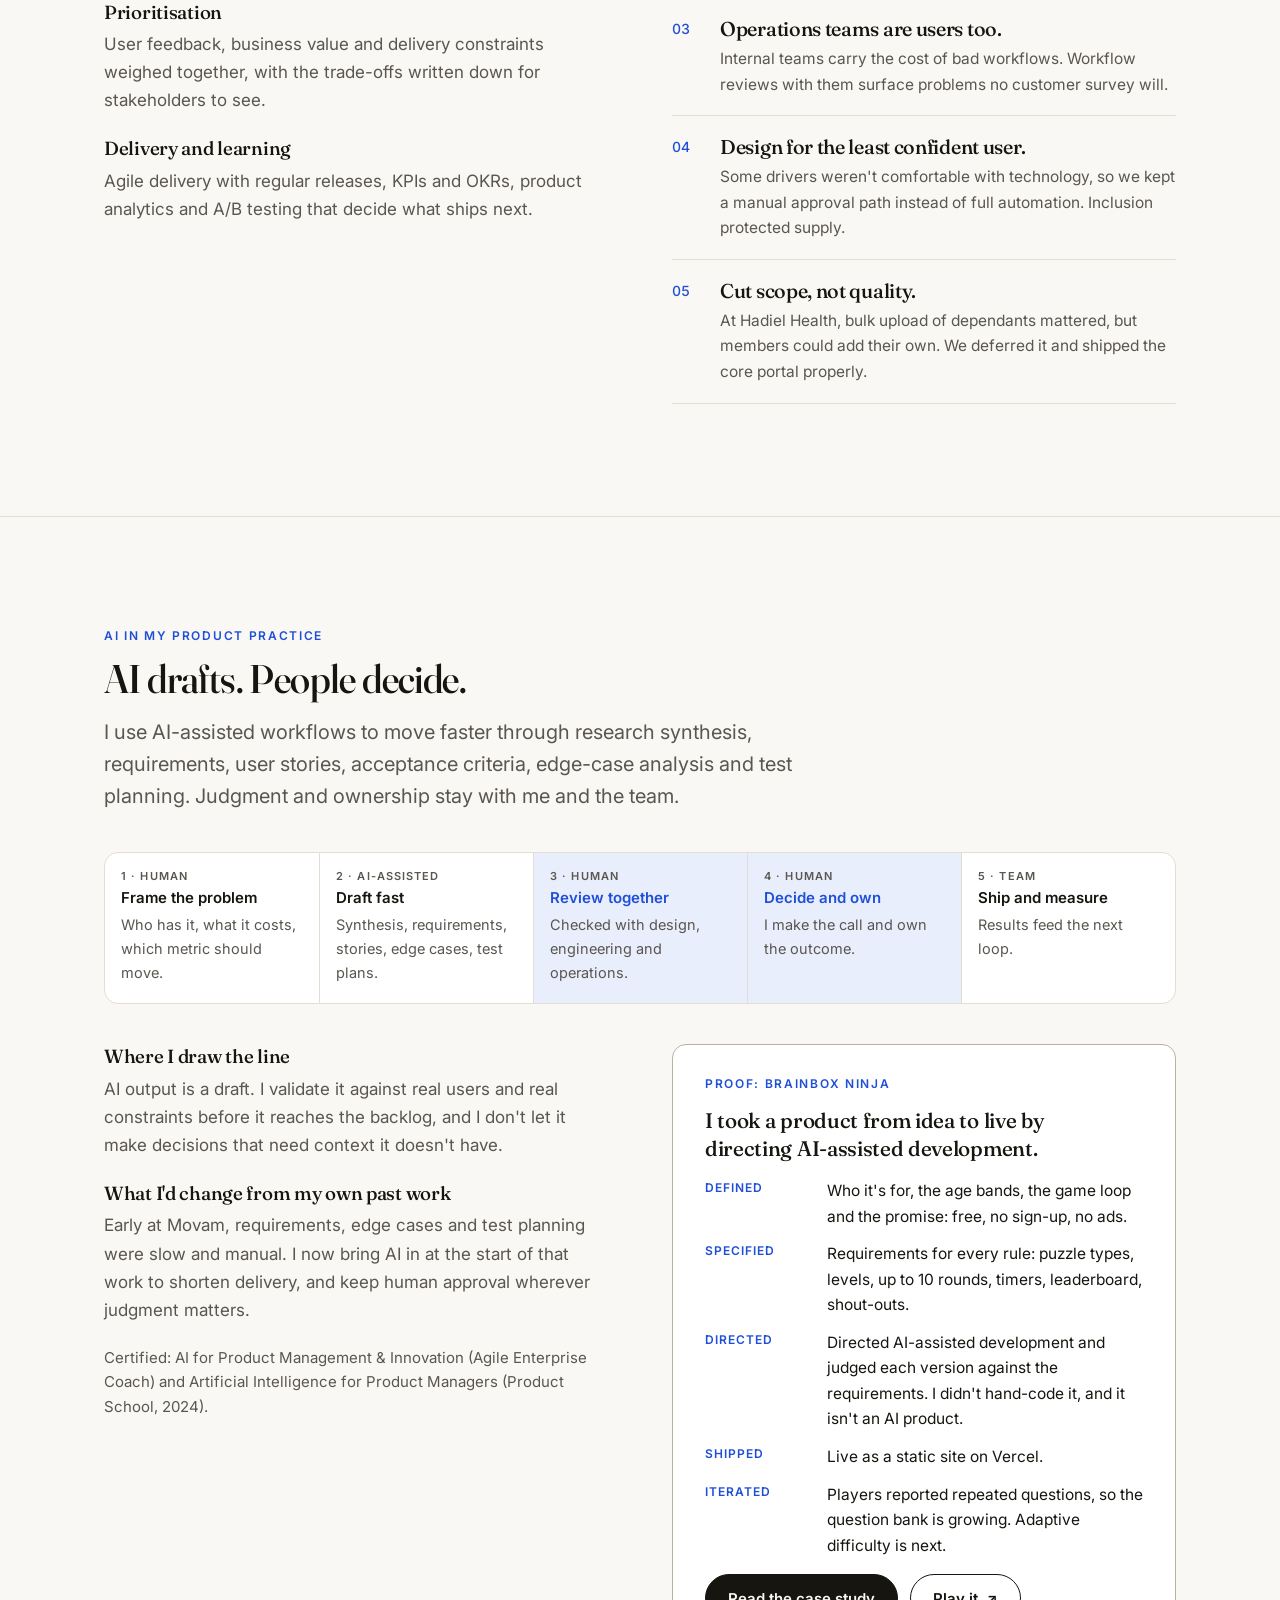
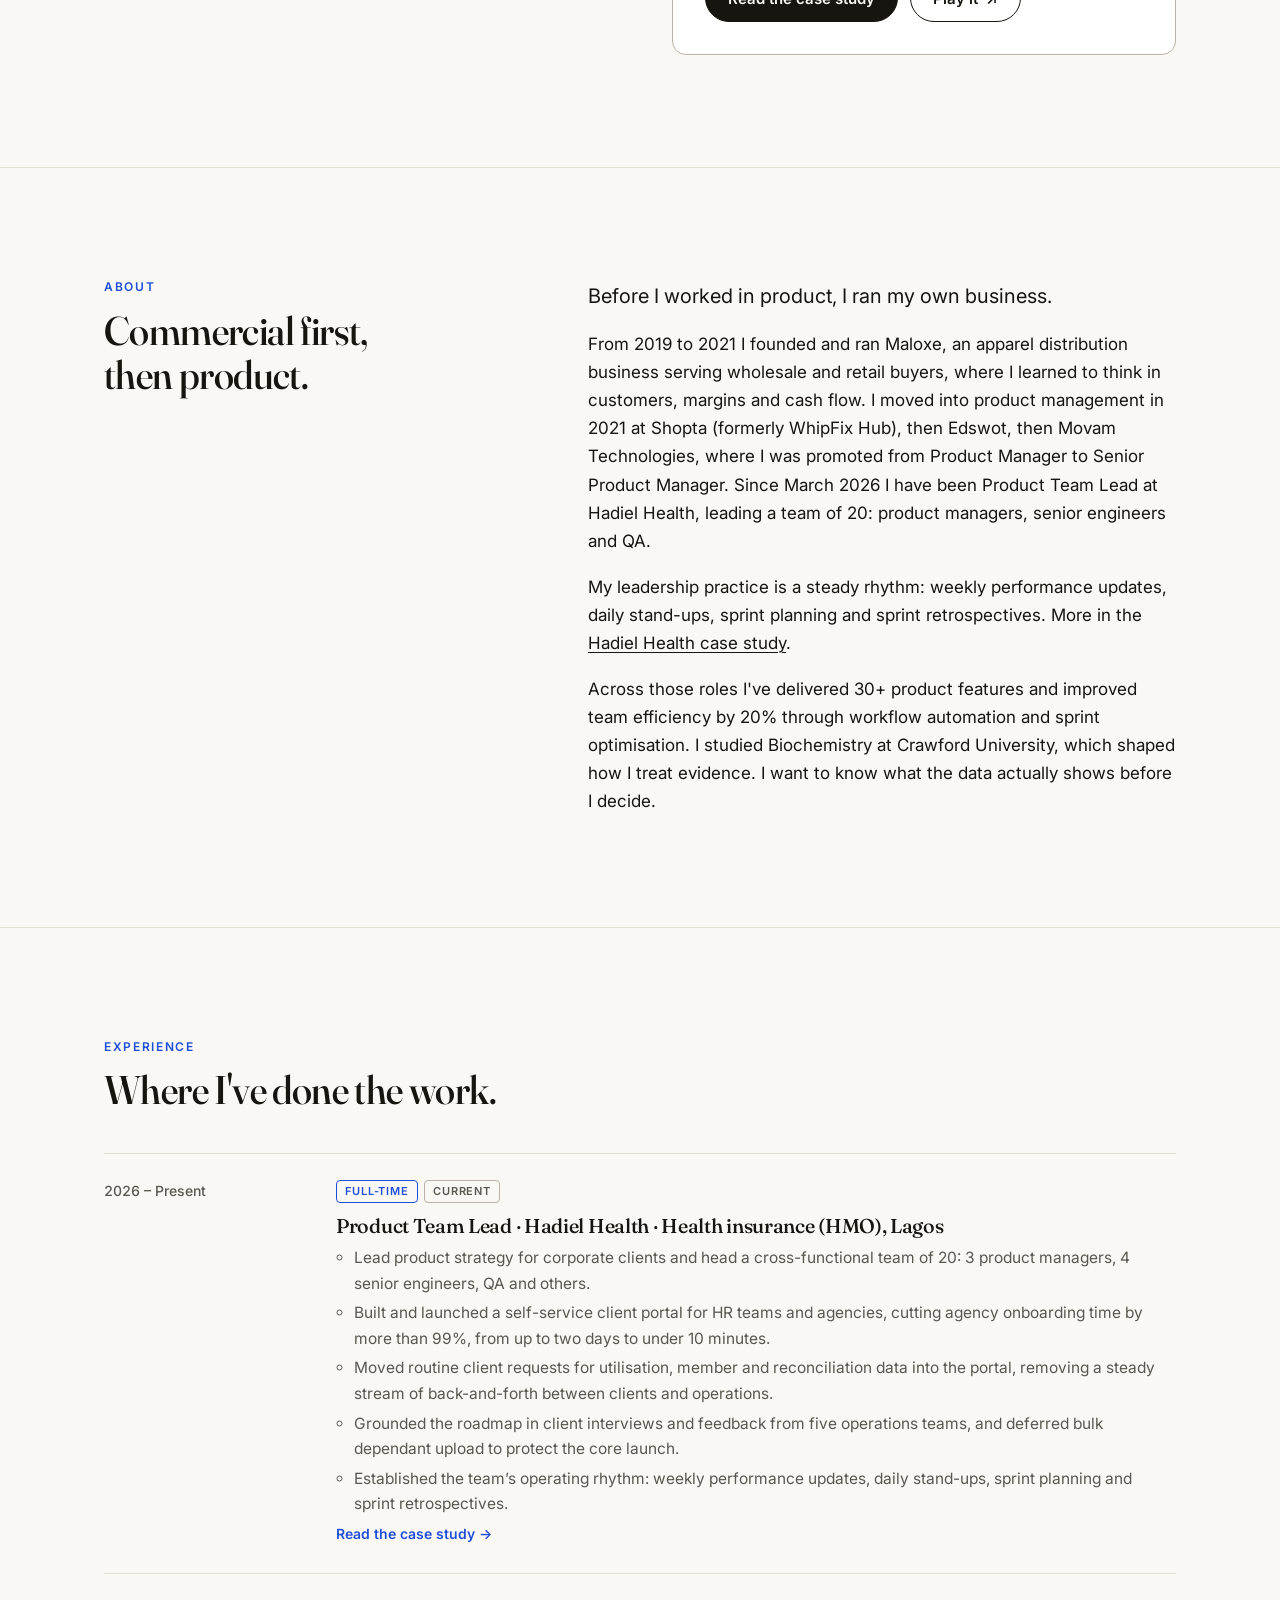
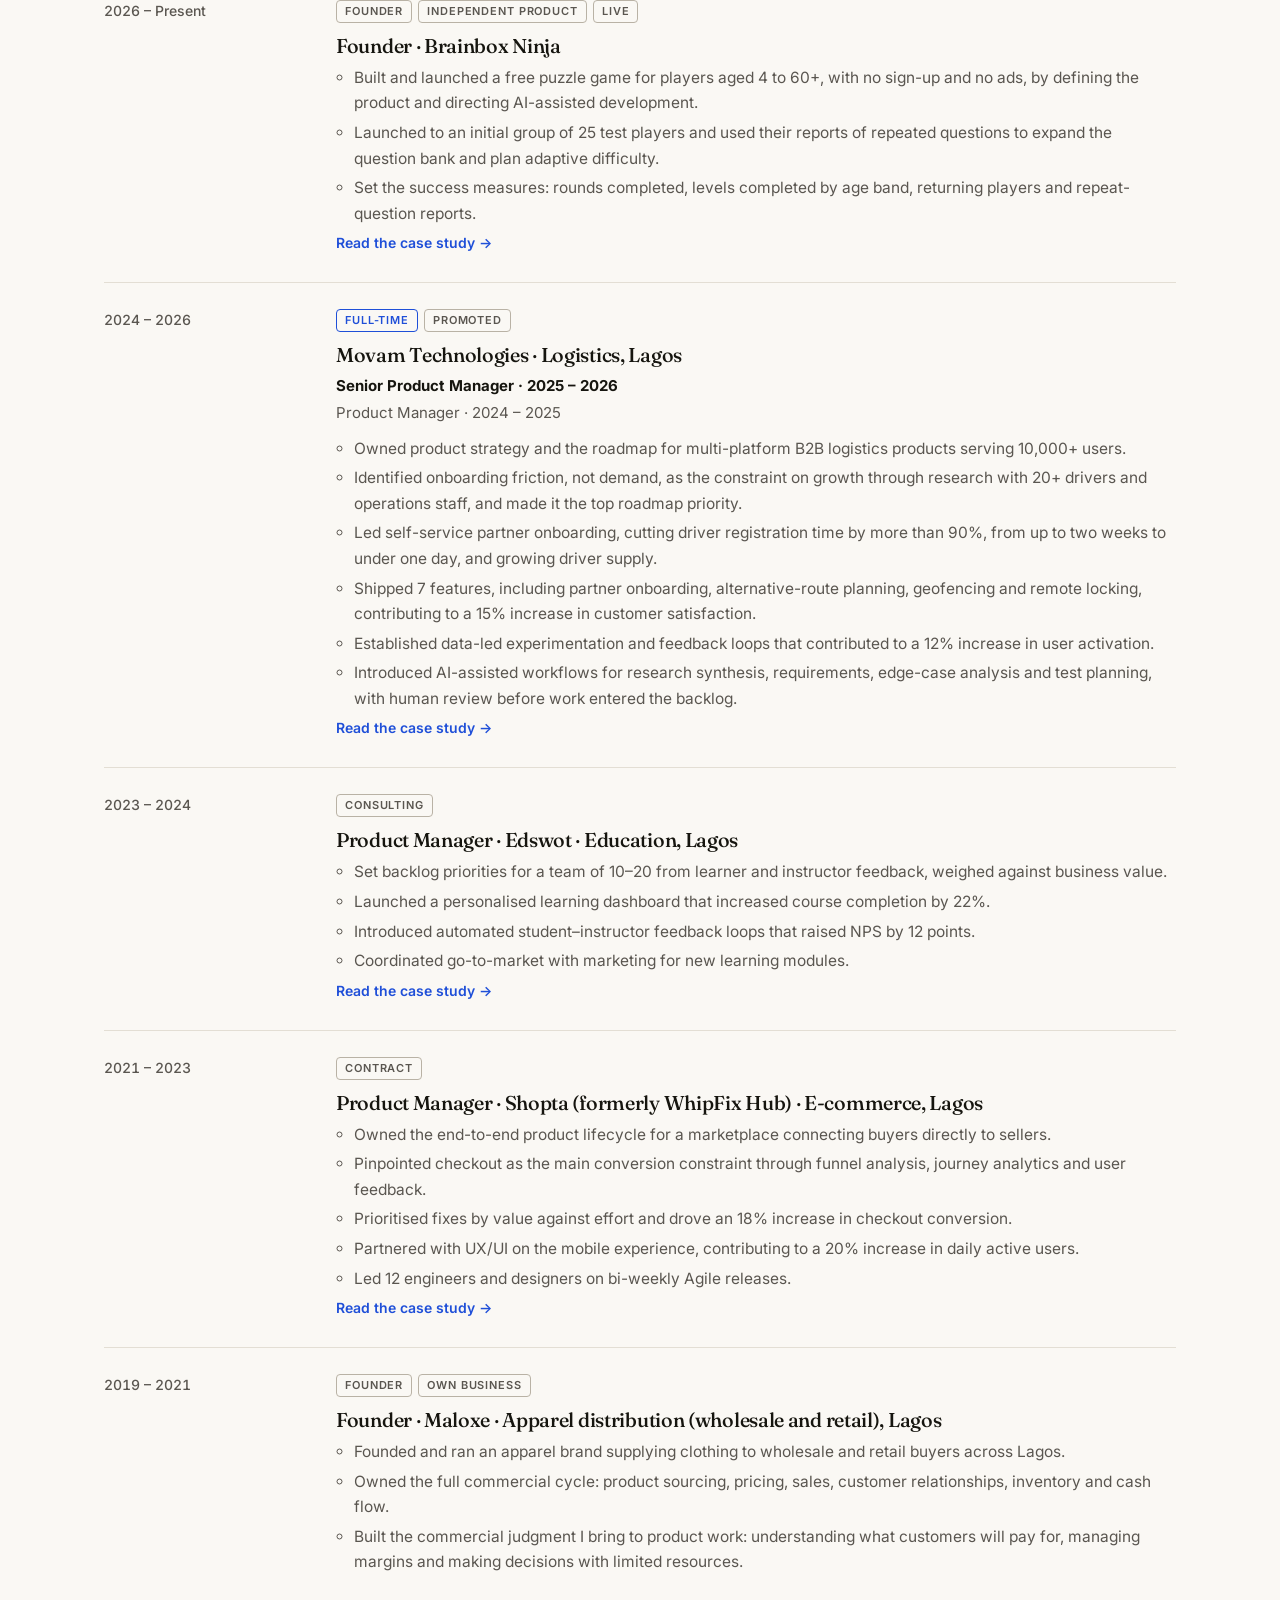
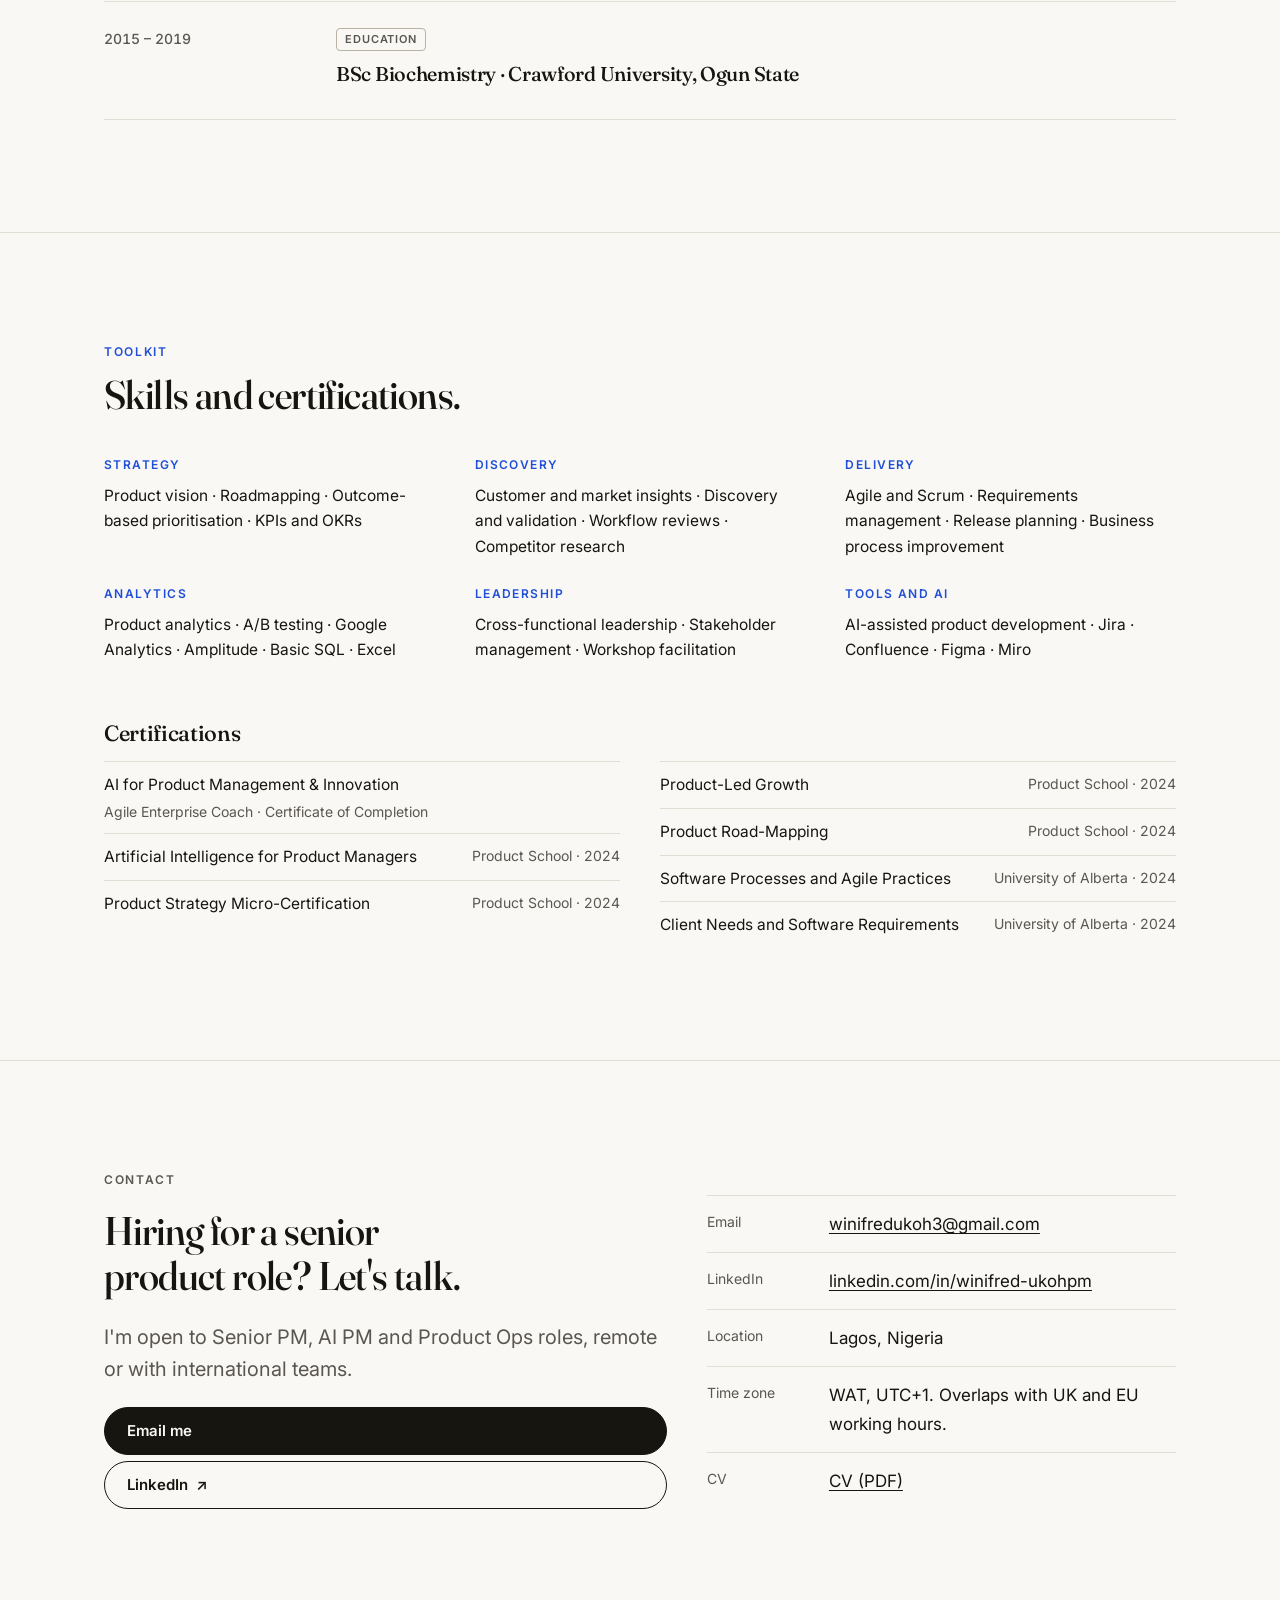
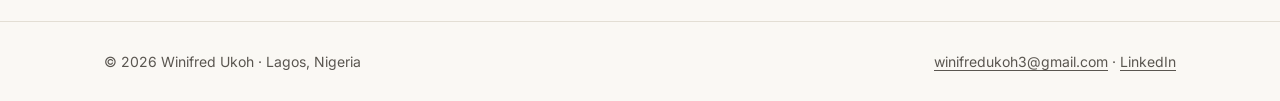
==== commit 411efa3b: "Apply hiring review: Maloxe as Founder, restore Movam promotion, lead with Movam - Maloxe shown as F" ====
--- a/index.html
+++ b/index.html
@@ -46,22 +46,22 @@
 <div class="hero-grid"><div>
 <div class="hero-id"><h1 id="hero-name">Winifred Ukoh</h1><span class="role">Product Team Lead · Senior Product Manager</span></div>
 <p class="thesis">I turn messy operational and customer problems into products that lift <em>conversion, completion and trust.</em></p>
-<p class="lead">7 years in product roles across health insurance, logistics, education, e-commerce and retail. I lead a cross-functional team of 20 at Hadiel Health, and I still ship my own products.</p>
+<p class="lead">5 years in product management across health insurance, logistics, education and e-commerce, after founding an apparel distribution business. I lead a cross-functional team of 20 at Hadiel Health, and I still ship my own products.</p>
 <div class="btns"><a class="btn primary" href="#work">View work</a><a class="btn" href="/cv.pdf" download>Download CV</a></div>
 <p class="avail"><span class="dot" aria-hidden="true"></span><span>Open to Senior PM, AI PM and Product Ops roles, remote or international.</span></p>
 </div>
 <figure class="portrait"><picture><source srcset="/assets/img/winifred-ukoh.webp" type="image/webp"><img src="/assets/img/winifred-ukoh.jpg" alt="Winifred Ukoh, head-and-shoulders portrait" width="760" height="950" fetchpriority="high"></picture></figure>
 </div>
 <div class="proof" role="list" aria-label="Headline results"><div role="listitem"><b>&gt;90%</b><span>faster driver registration: from up to 2 weeks to under 1 day</span><small>Movam</small></div><div role="listitem"><b>&gt;99%</b><span>faster agency onboarding: from up to 2 days to under 10 minutes</span><small>Hadiel Health</small></div><div role="listitem"><b>+18%</b><span>checkout conversion</span><small>Shopta</small></div><div role="listitem"><b>+22%</b><span>course completion, with NPS up 12 points</span><small>Edswot</small></div></div>
-<p class="start"><strong>Start here</strong><span>Short on time? See <a href="/work/brainbox-ninja/">Brainbox Ninja</a>, a live product I took from idea to launch (4 min).</span></p>
+<p class="start"><strong>Start here</strong><span>Short on time? Read the <a href="/work/movam/">Movam partner onboarding case study</a> (6 min).</span></p>
 </div></section>
 
 <section class="section" id="work" aria-labelledby="work-h"><div class="wrap">
 <div class="section-head"><p class="eyebrow">Selected work</p><h2 id="work-h">Four companies and one product of my own.</h2>
 <p class="lead">Each case study opens with an at-a-glance summary, so you can get the point in under a minute and read on if it is relevant.</p></div>
-<div class="work-grid"><article class="card founder lead-card"><div class="lc-grid"><div style="display:grid;gap:14px;align-content:start"><span class="badge"><i aria-hidden="true"></i>Start here · Founder project · Live</span><p class="meta">Consumer · Puzzle game · 2026</p><h3><a href="/work/brainbox-ninja/">Brainbox Ninja</a></h3><p class="problem">A free puzzle game designed to build memory and focus for kids, attention-strained young people and adults 60+.</p></div>
-<div style="display:grid;gap:14px;align-content:end"><dl><dt>Role</dt><dd>Founder: definition, requirements, AI-directed build</dd></dl><div class="metric"><b>Live</b><span>free, no sign-up, no ads. Iterating from player feedback.</span></div><div class="foot"><span class="go">Read case study →</span><a class="play" href="https://brainbox-ninja.vercel.app" target="_blank" rel="noopener">Play it <span aria-hidden="true">↗</span></a></div></div></div></article><article class="card lead-card"><div class="lc-grid"><div style="display:grid;gap:14px;align-content:start"><p class="meta">Logistics · B2B · Full-time</p><h3><a href="/work/movam/">Taking driver onboarding off paper</a></h3><p class="problem">Paper-based registration lost documents and drivers, and capped the driver supply the business could sell.</p></div>
-<div style="display:grid;gap:14px;align-content:end"><dl><dt>Role</dt><dd>Senior Product Manager</dd></dl><div class="metric"><b>&gt;90%</b><span>faster driver registration, from up to two weeks to under one day</span></div><div class="foot"><span class="go">Read case study →</span><span class="rt">6 min read</span></div></div></div></article><article class="card"><p class="meta">Hadiel Health · Health insurance · Full-time · Current</p><h3><a href="/work/hadiel-health/">Self-service for corporate health plan clients</a></h3><p class="problem">HR teams and agencies relied on the HMO for every piece of information, and agency onboarding was slow and manual.</p><dl><dt>Role</dt><dd>Product Team Lead</dd></dl>
+<div class="work-grid"><article class="card lead-card"><div class="lc-grid"><div style="display:grid;gap:14px;align-content:start"><span class="badge">Start here</span><p class="meta">Logistics · B2B · Full-time</p><h3><a href="/work/movam/">Taking driver onboarding off paper</a></h3><p class="problem">Paper-based registration lost documents and drivers, and capped the driver supply the business could sell.</p></div>
+<div style="display:grid;gap:14px;align-content:end"><dl><dt>Role</dt><dd>Product Manager, promoted to Senior PM</dd></dl><div class="metric"><b>&gt;90%</b><span>faster driver registration, from up to two weeks to under one day</span></div><div class="foot"><span class="go">Read case study →</span><span class="rt">6 min read</span></div></div></div></article><article class="card founder lead-card"><div class="lc-grid"><div style="display:grid;gap:14px;align-content:start"><span class="badge"><i aria-hidden="true"></i>Founder project · Live</span><p class="meta">Consumer · Puzzle game · 2026</p><h3><a href="/work/brainbox-ninja/">Brainbox Ninja</a></h3><p class="problem">A free puzzle game designed to build memory and focus for kids, attention-strained young people and adults 60+.</p></div>
+<div style="display:grid;gap:14px;align-content:end"><dl><dt>Role</dt><dd>Founder: definition, requirements, AI-directed build</dd></dl><div class="metric"><b>Live</b><span>free, no sign-up, no ads. Iterating from player feedback.</span></div><div class="foot"><span class="go">Read case study →</span><a class="play" href="https://brainbox-ninja.vercel.app" target="_blank" rel="noopener">Play it <span aria-hidden="true">↗</span></a></div></div></div></article><article class="card"><p class="meta">Hadiel Health · Health insurance · Full-time · Current</p><h3><a href="/work/hadiel-health/">Self-service for corporate health plan clients</a></h3><p class="problem">HR teams and agencies relied on the HMO for every piece of information, and agency onboarding was slow and manual.</p><dl><dt>Role</dt><dd>Product Team Lead</dd></dl>
 <div class="metric"><b>&gt;99%</b><span>faster agency onboarding, from up to two days to under 10 minutes</span></div><div class="foot"><span class="go">Read case study →</span><span class="rt">4 min read</span></div></article><article class="card"><p class="meta">E-commerce marketplace · Contract</p><h3><a href="/work/shopta/">Finding and fixing checkout friction</a></h3><p class="problem">Friction at checkout was costing a buyer-to-seller marketplace completed orders.</p><dl><dt>Role</dt><dd>Product Manager, team of 12</dd></dl>
 <div class="metric"><b>+18%</b><span>checkout conversion</span></div><div class="foot"><span class="go">Read case study →</span><span class="rt">2 min read</span></div></article><article class="card lead-card wide"><div class="lc-grid"><div style="display:grid;gap:14px;align-content:start"><p class="meta">Education · Consulting</p><h3><a href="/work/edswot/">Keeping self-paced learners on course</a></h3><p class="problem">Learners study at home at their own pace, which makes finishing a course the hard part.</p></div><div style="display:grid;gap:14px;align-content:end"><dl><dt>Role</dt><dd>Product Manager</dd></dl>
 <div class="metric"><b>+22%</b><span>course completion, and NPS up 12 points</span></div><div class="foot"><span class="go">Read case study →</span><span class="rt">2 min read</span></div></div></div></article></div>
@@ -121,8 +121,8 @@
 <section class="section" id="about" aria-labelledby="about-h"><div class="wrap about-grid">
 <div class="section-head" style="margin:0"><p class="eyebrow">About</p><h2 id="about-h">Commercial first, then product.</h2></div>
 <div class="prose">
-<p class="lead" style="color:var(--fg)">I have worked in product since 2019, and I started on the commercial side.</p>
-<p>I began as Associate Product Manager at Maloxe, an apparel distribution business serving wholesale and retail buyers, where I learned to think in customers, margins and cash flow. I then led product at Shopta (formerly WhipFix Hub) and Edswot, and as Senior Product Manager at Movam Technologies. Since March 2026 I have been Product Team Lead at Hadiel Health, leading a team of 20: product managers, senior engineers and QA.</p>
+<p class="lead" style="color:var(--fg)">Before I worked in product, I ran my own business.</p>
+<p>From 2019 to 2021 I founded and ran Maloxe, an apparel distribution business serving wholesale and retail buyers, where I learned to think in customers, margins and cash flow. I moved into product management in 2021 at Shopta (formerly WhipFix Hub), then Edswot, then Movam Technologies, where I was promoted from Product Manager to Senior Product Manager. Since March 2026 I have been Product Team Lead at Hadiel Health, leading a team of 20: product managers, senior engineers and QA.</p>
 <p>My leadership practice is a steady rhythm: weekly performance updates, daily stand-ups, sprint planning and sprint retrospectives. More in the <a href="/work/hadiel-health/#leadership">Hadiel Health case study</a>.</p>
 <p>Across those roles I've delivered 30+ product features and improved team efficiency by 20% through workflow automation and sprint optimisation. I studied Biochemistry at Crawford University, which shaped how I treat evidence. I want to know what the data actually shows before I decide.</p>
 </div>
@@ -132,16 +132,17 @@
 <div class="section-head"><p class="eyebrow">Experience</p><h2 id="exp-h">Where I've done the work.</h2></div>
 
 <ol class="timeline">
+<li><div class="when">2026 – Present</div><div><div class="tags"><span class="tag ft">Full-time</span><span class="tag">Current</span></div>
+<h3>Product Team Lead · Hadiel Health · Health insurance (HMO), Lagos</h3>
+<ul><li>Lead product strategy for corporate clients and head a cross-functional team of 20: 3 product managers, 4 senior engineers, QA and others.</li><li>Built and launched a self-service client portal for HR teams and agencies, cutting agency onboarding time by more than 99%, from up to two days to under 10 minutes.</li><li>Moved routine client requests for utilisation, member and reconciliation data into the portal, removing a steady stream of back-and-forth between clients and operations.</li><li>Grounded the roadmap in client interviews and feedback from five operations teams, and deferred bulk dependant upload to protect the core launch.</li><li>Established the team’s operating rhythm: weekly performance updates, daily stand-ups, sprint planning and sprint retrospectives.</li></ul>
+<a class="more" href="/work/hadiel-health/">Read the case study →</a></div></li>
 <li><div class="when">2026 – Present</div><div><div class="tags"><span class="tag">Founder</span><span class="tag">Independent product</span><span class="tag">Live</span></div>
 <h3>Founder · Brainbox Ninja</h3>
 <ul><li>Built and launched a free puzzle game for players aged 4 to 60+, with no sign-up and no ads, by defining the product and directing AI-assisted development.</li><li>Launched to an initial group of 25 test players and used their reports of repeated questions to expand the question bank and plan adaptive difficulty.</li><li>Set the success measures: rounds completed, levels completed by age band, returning players and repeat-question reports.</li></ul>
 <a class="more" href="/work/brainbox-ninja/">Read the case study →</a></div></li>
-<li><div class="when">2026 – Present</div><div><div class="tags"><span class="tag ft">Full-time</span><span class="tag">Current</span></div>
-<h3>Product Team Lead · Hadiel Health · Health insurance (HMO), Lagos</h3>
-<ul><li>Lead product strategy for corporate clients and head a cross-functional team of 20: 3 product managers, 4 senior engineers, QA and others.</li><li>Built and launched a self-service client portal for HR teams and agencies, cutting agency onboarding time by more than 99%, from up to two days to under 10 minutes.</li><li>Moved routine client requests for utilisation, member and reconciliation data into the portal, removing a steady stream of back-and-forth between clients and operations.</li><li>Grounded the roadmap in client interviews and feedback from five operations teams, and deferred bulk dependant upload to protect the core launch.</li><li>Established the team’s operating rhythm: weekly performance updates, daily stand-ups, sprint planning and sprint retrospectives.</li></ul>
-<a class="more" href="/work/hadiel-health/">Read the case study →</a></div></li>
-<li><div class="when">2024 – 2026</div><div><div class="tags"><span class="tag ft">Full-time</span></div>
-<h3>Senior Product Manager · Movam Technologies · Logistics, Lagos</h3>
+<li><div class="when">2024 – 2026</div><div><div class="tags"><span class="tag ft">Full-time</span><span class="tag">Promoted</span></div>
+<h3>Movam Technologies · Logistics, Lagos</h3>
+<div class="promo"><b>Senior Product Manager · 2025 – 2026</b><span>Product Manager · 2024 – 2025</span></div>
 <ul><li>Owned product strategy and the roadmap for multi-platform B2B logistics products serving 10,000+ users.</li><li>Identified onboarding friction, not demand, as the constraint on growth through research with 20+ drivers and operations staff, and made it the top roadmap priority.</li><li>Led self-service partner onboarding, cutting driver registration time by more than 90%, from up to two weeks to under one day, and growing driver supply.</li><li>Shipped 7 features, including partner onboarding, alternative-route planning, geofencing and remote locking, contributing to a 15% increase in customer satisfaction.</li><li>Established data-led experimentation and feedback loops that contributed to a 12% increase in user activation.</li><li>Introduced AI-assisted workflows for research synthesis, requirements, edge-case analysis and test planning, with human review before work entered the backlog.</li></ul>
 <a class="more" href="/work/movam/">Read the case study →</a></div></li>
 <li><div class="when">2023 – 2024</div><div><div class="tags"><span class="tag">Consulting</span></div>
@@ -152,9 +153,9 @@
 <h3>Product Manager · Shopta (formerly WhipFix Hub) · E-commerce, Lagos</h3>
 <ul><li>Owned the end-to-end product lifecycle for a marketplace connecting buyers directly to sellers.</li><li>Pinpointed checkout as the main conversion constraint through funnel analysis, journey analytics and user feedback.</li><li>Prioritised fixes by value against effort and drove an 18% increase in checkout conversion.</li><li>Partnered with UX/UI on the mobile experience, contributing to a 20% increase in daily active users.</li><li>Led 12 engineers and designers on bi-weekly Agile releases.</li></ul>
 <a class="more" href="/work/shopta/">Read the case study →</a></div></li>
-<li><div class="when">2019 – 2021</div><div><div class="tags"><span class="tag">Apparel distribution</span></div>
-<h3>Associate Product Manager · Maloxe · Apparel distribution (wholesale and retail), Lagos</h3>
-<ul><li>Managed product sourcing, pricing and inventory for apparel sold to wholesale and retail buyers across Lagos.</li><li>Owned sales and customer relationships with wholesale and retail buyers.</li><li>Managed margins and cash flow, making pricing and stock decisions with limited resources.</li></ul></div></li>
+<li><div class="when">2019 – 2021</div><div><div class="tags"><span class="tag">Founder</span><span class="tag">Own business</span></div>
+<h3>Founder · Maloxe · Apparel distribution (wholesale and retail), Lagos</h3>
+<ul><li>Founded and ran an apparel brand supplying clothing to wholesale and retail buyers across Lagos.</li><li>Owned the full commercial cycle: product sourcing, pricing, sales, customer relationships, inventory and cash flow.</li><li>Built the commercial judgment I bring to product work: understanding what customers will pay for, managing margins and making decisions with limited resources.</li></ul></div></li>
 <li><div class="when">2015 – 2019</div><div><div class="tags"><span class="tag">Education</span></div>
 <h3>BSc Biochemistry · Crawford University, Ogun State</h3></div></li>
 </ol>
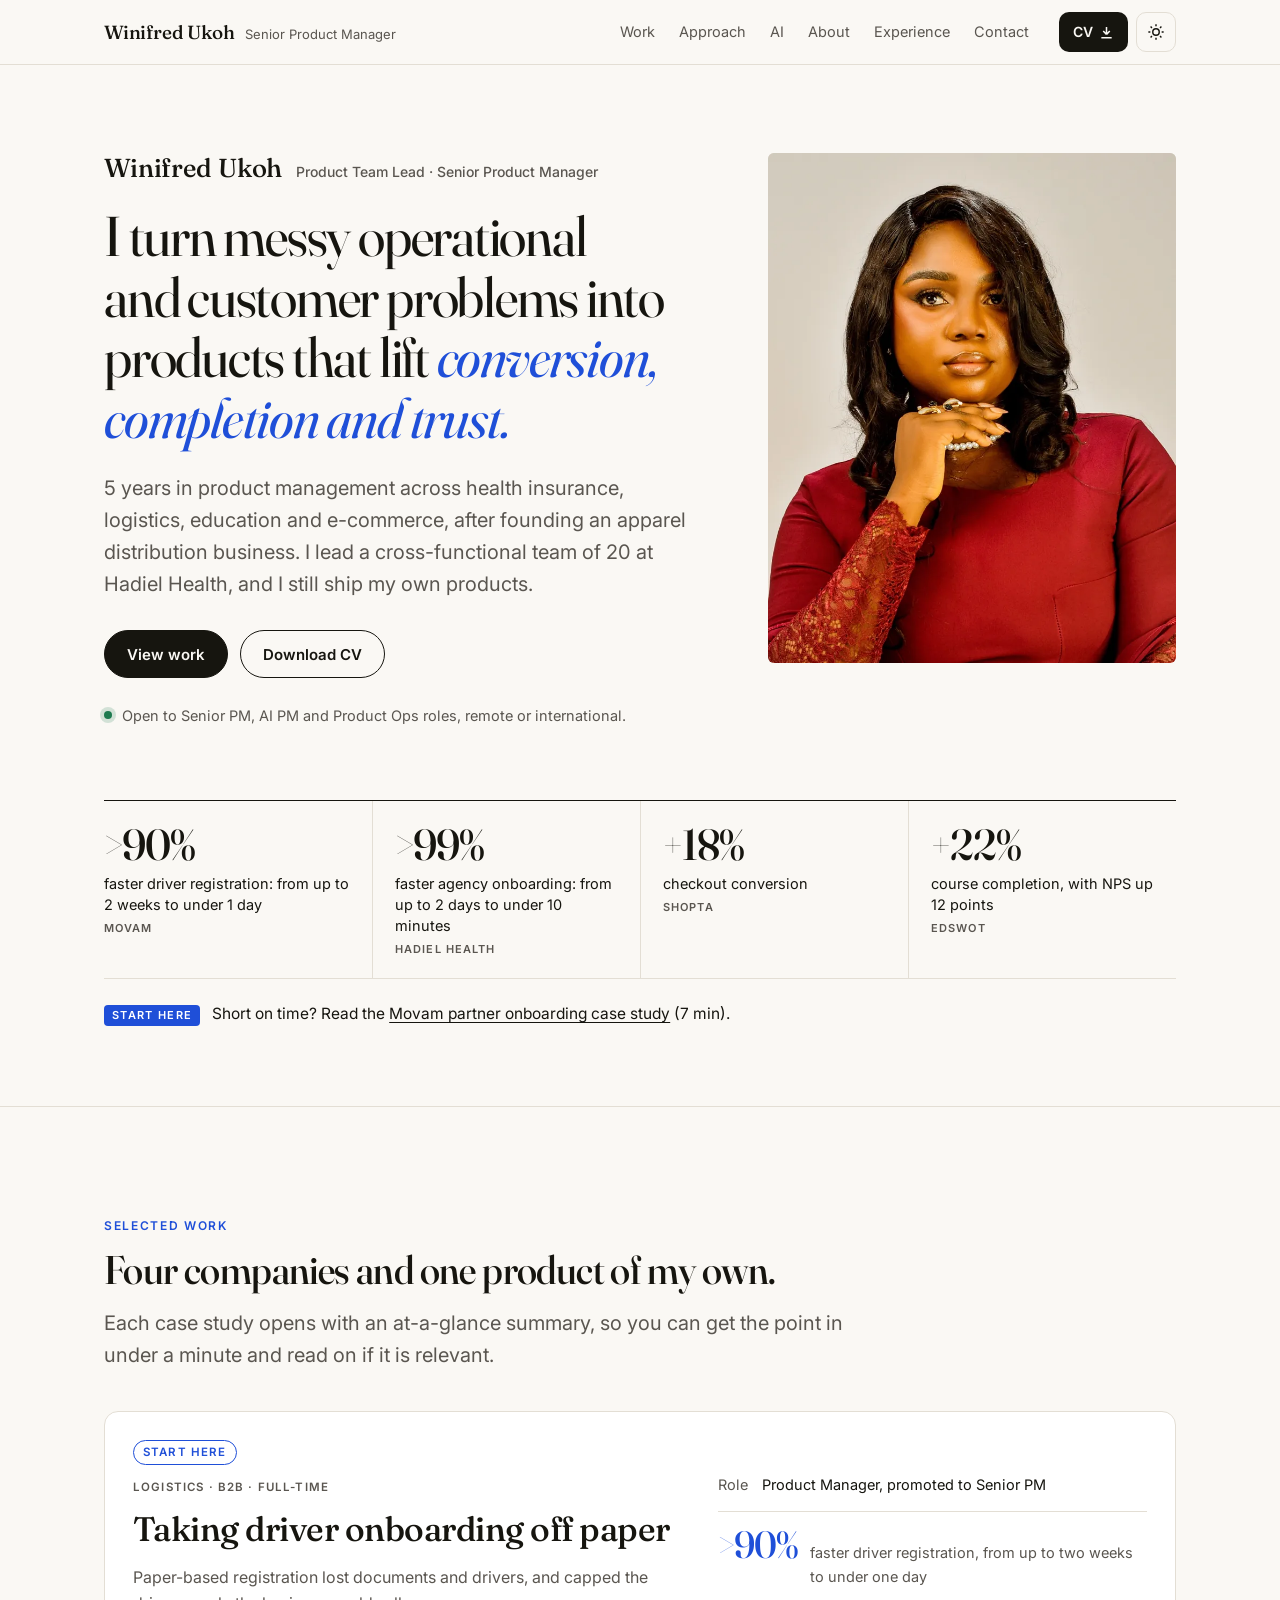
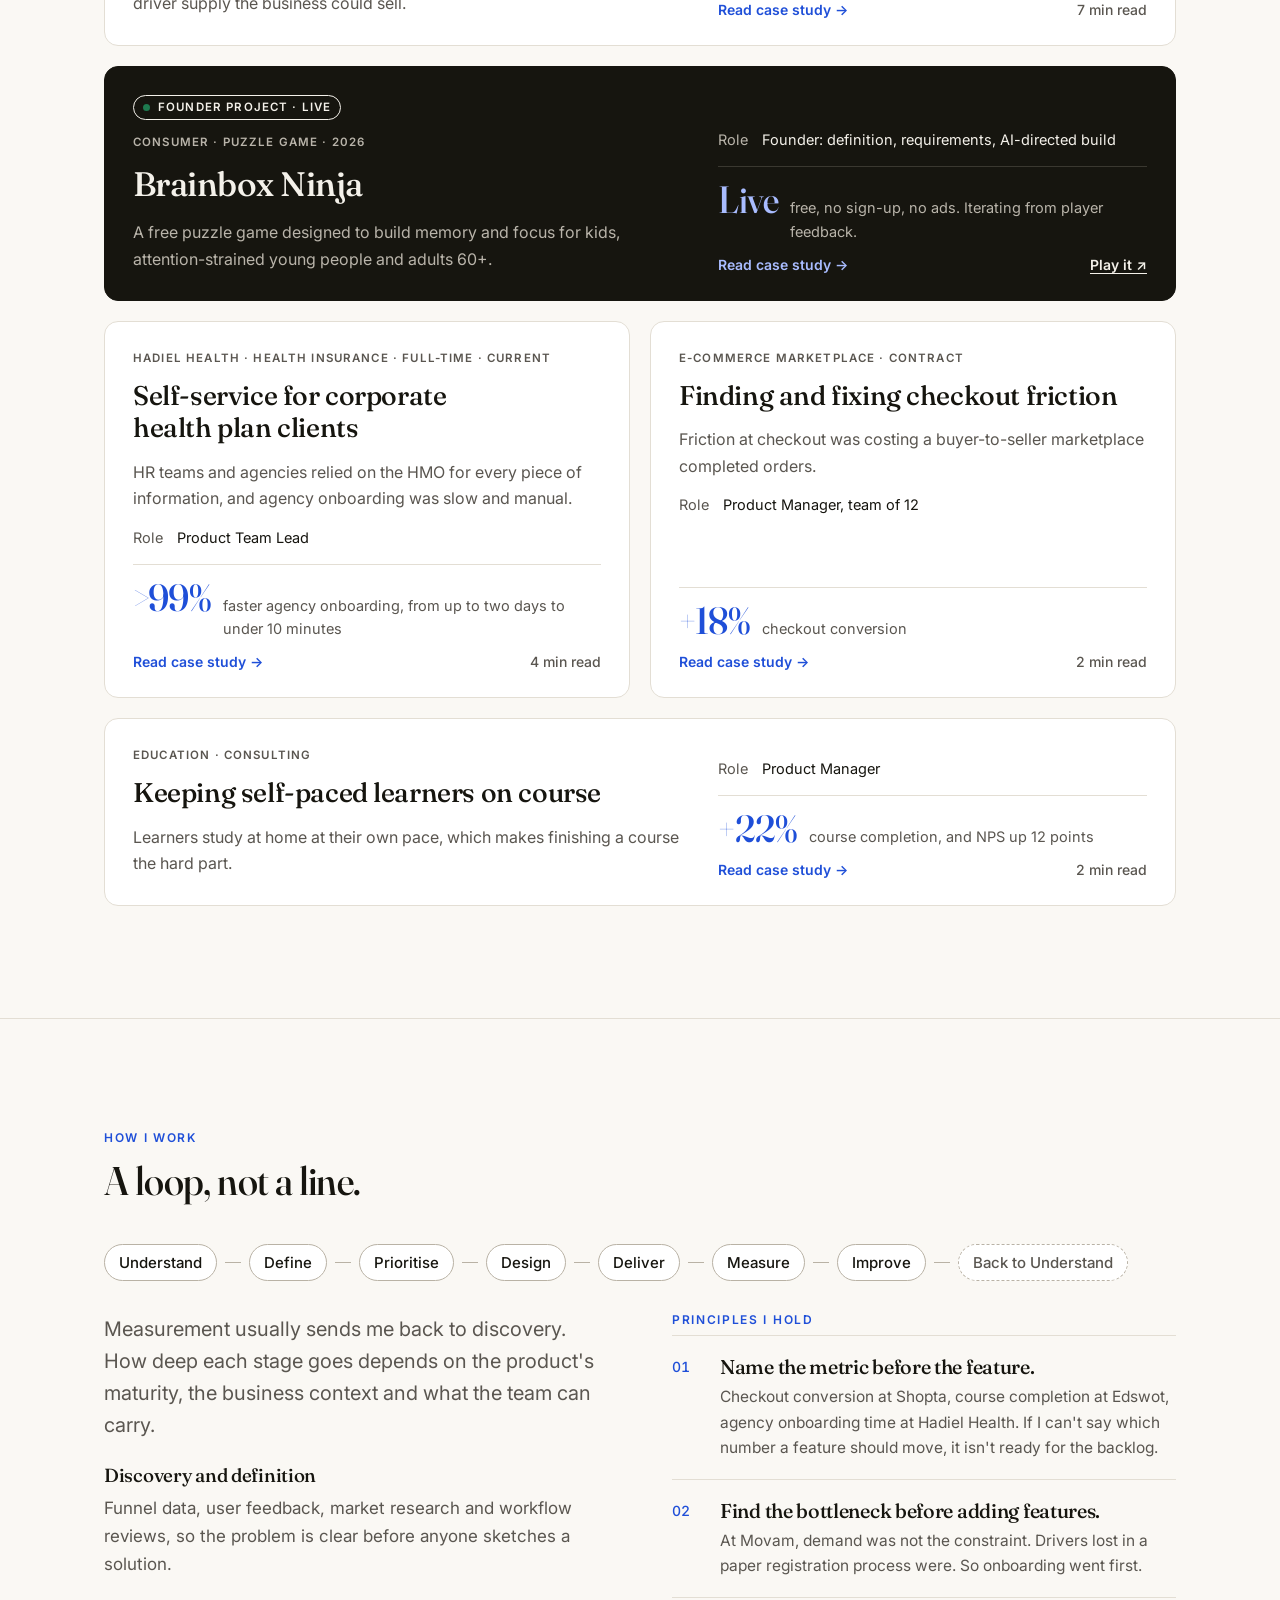
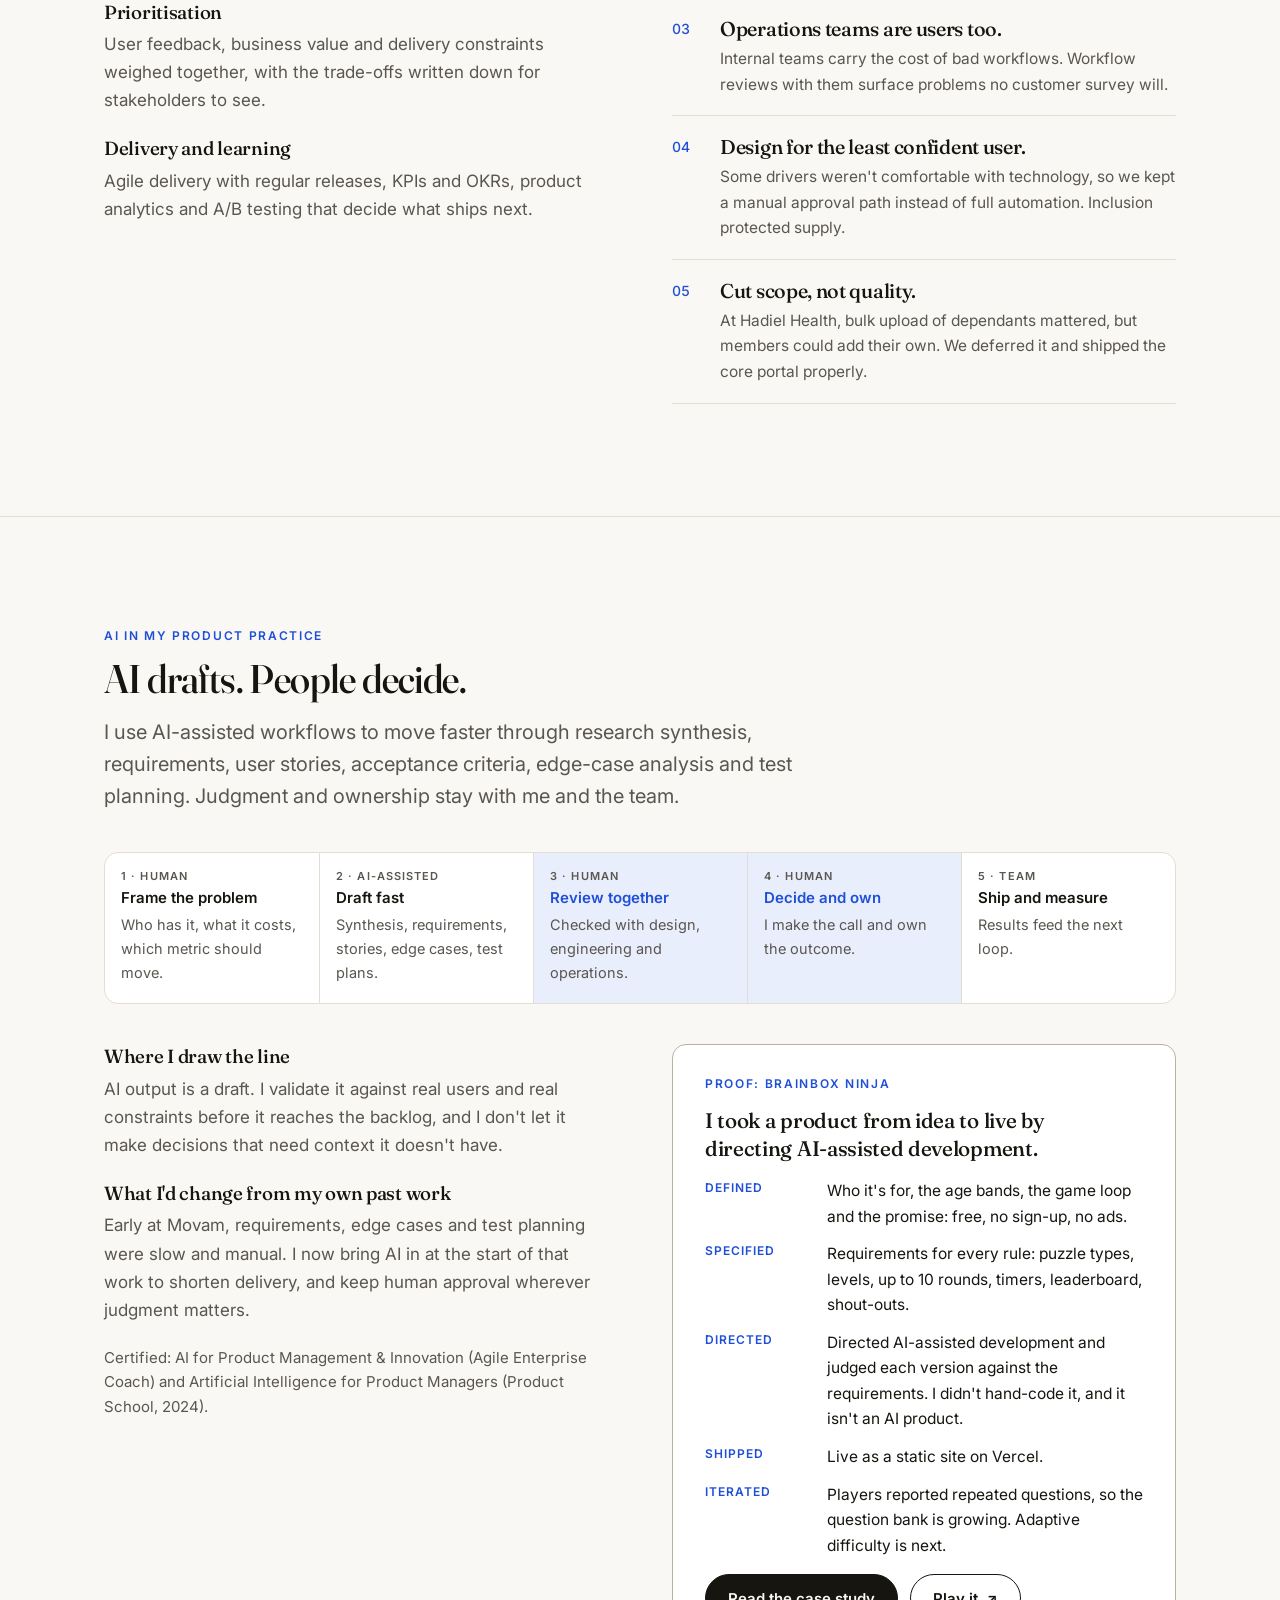
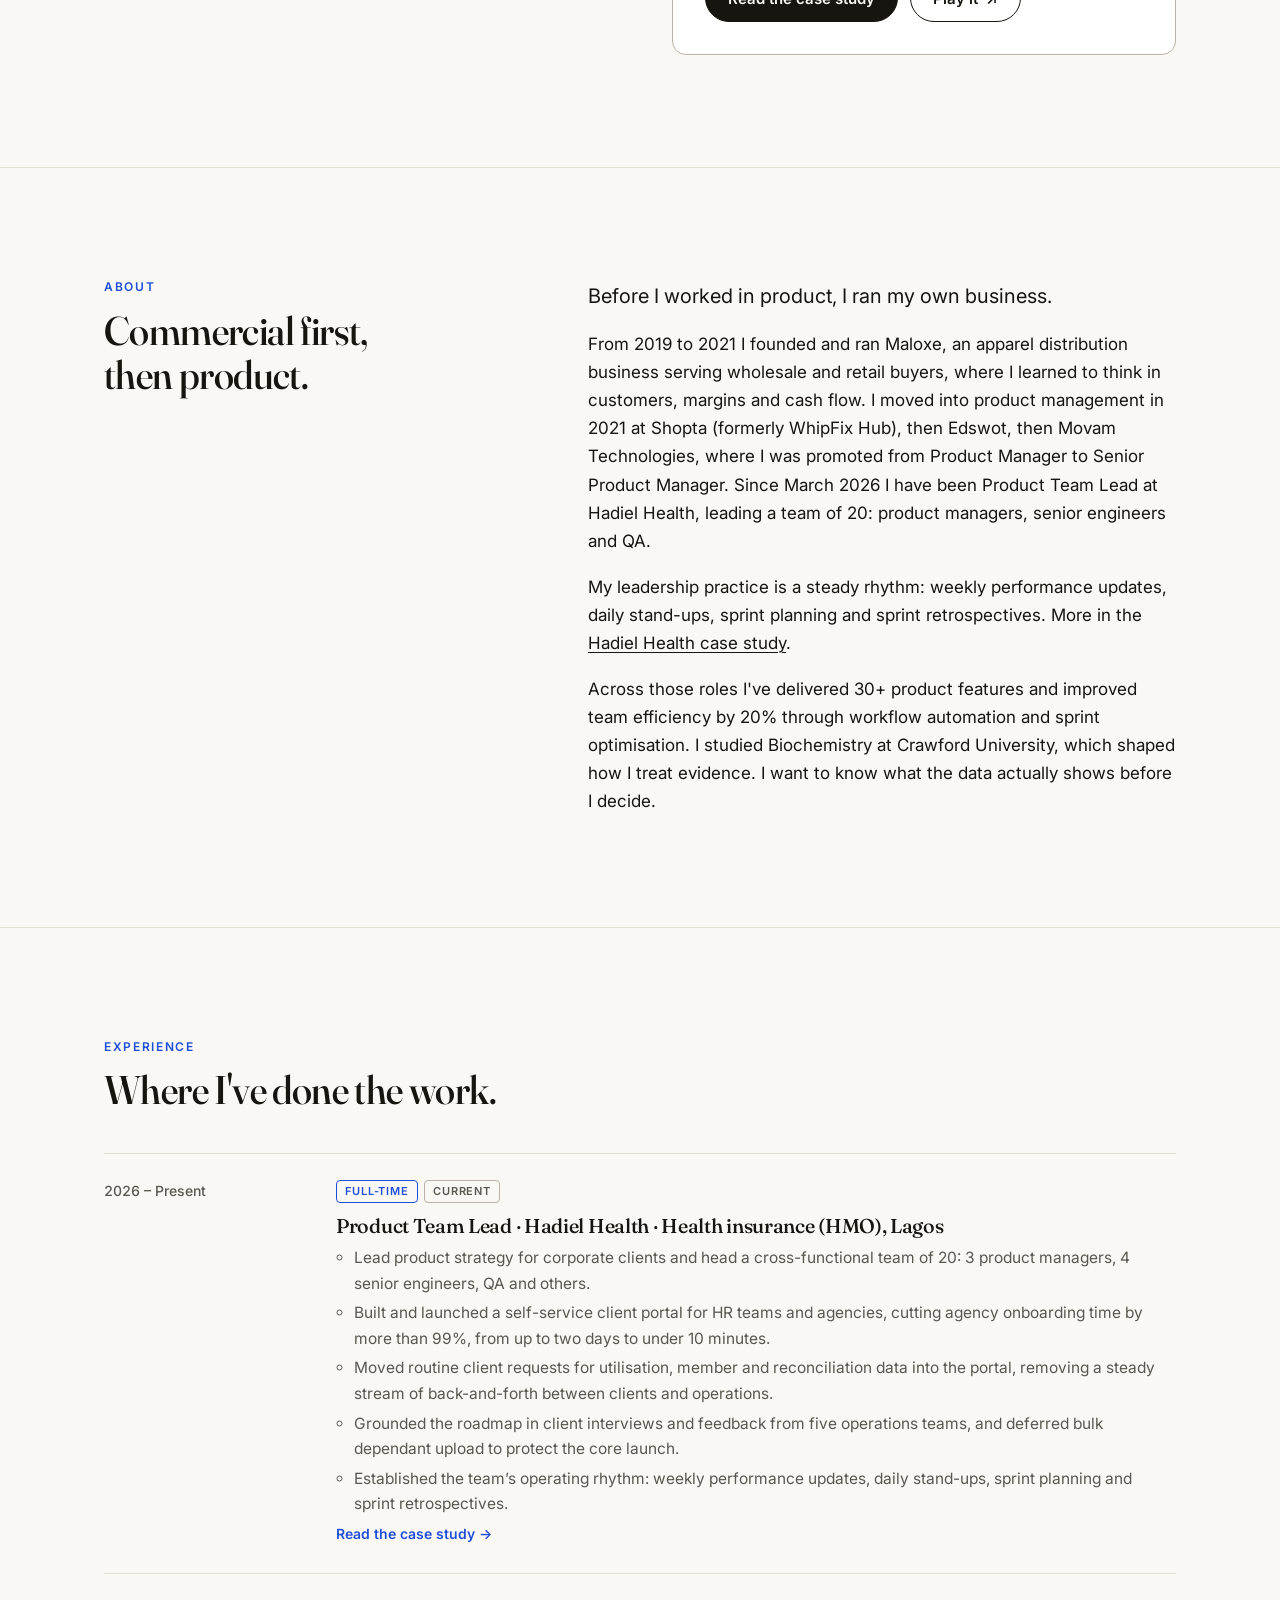
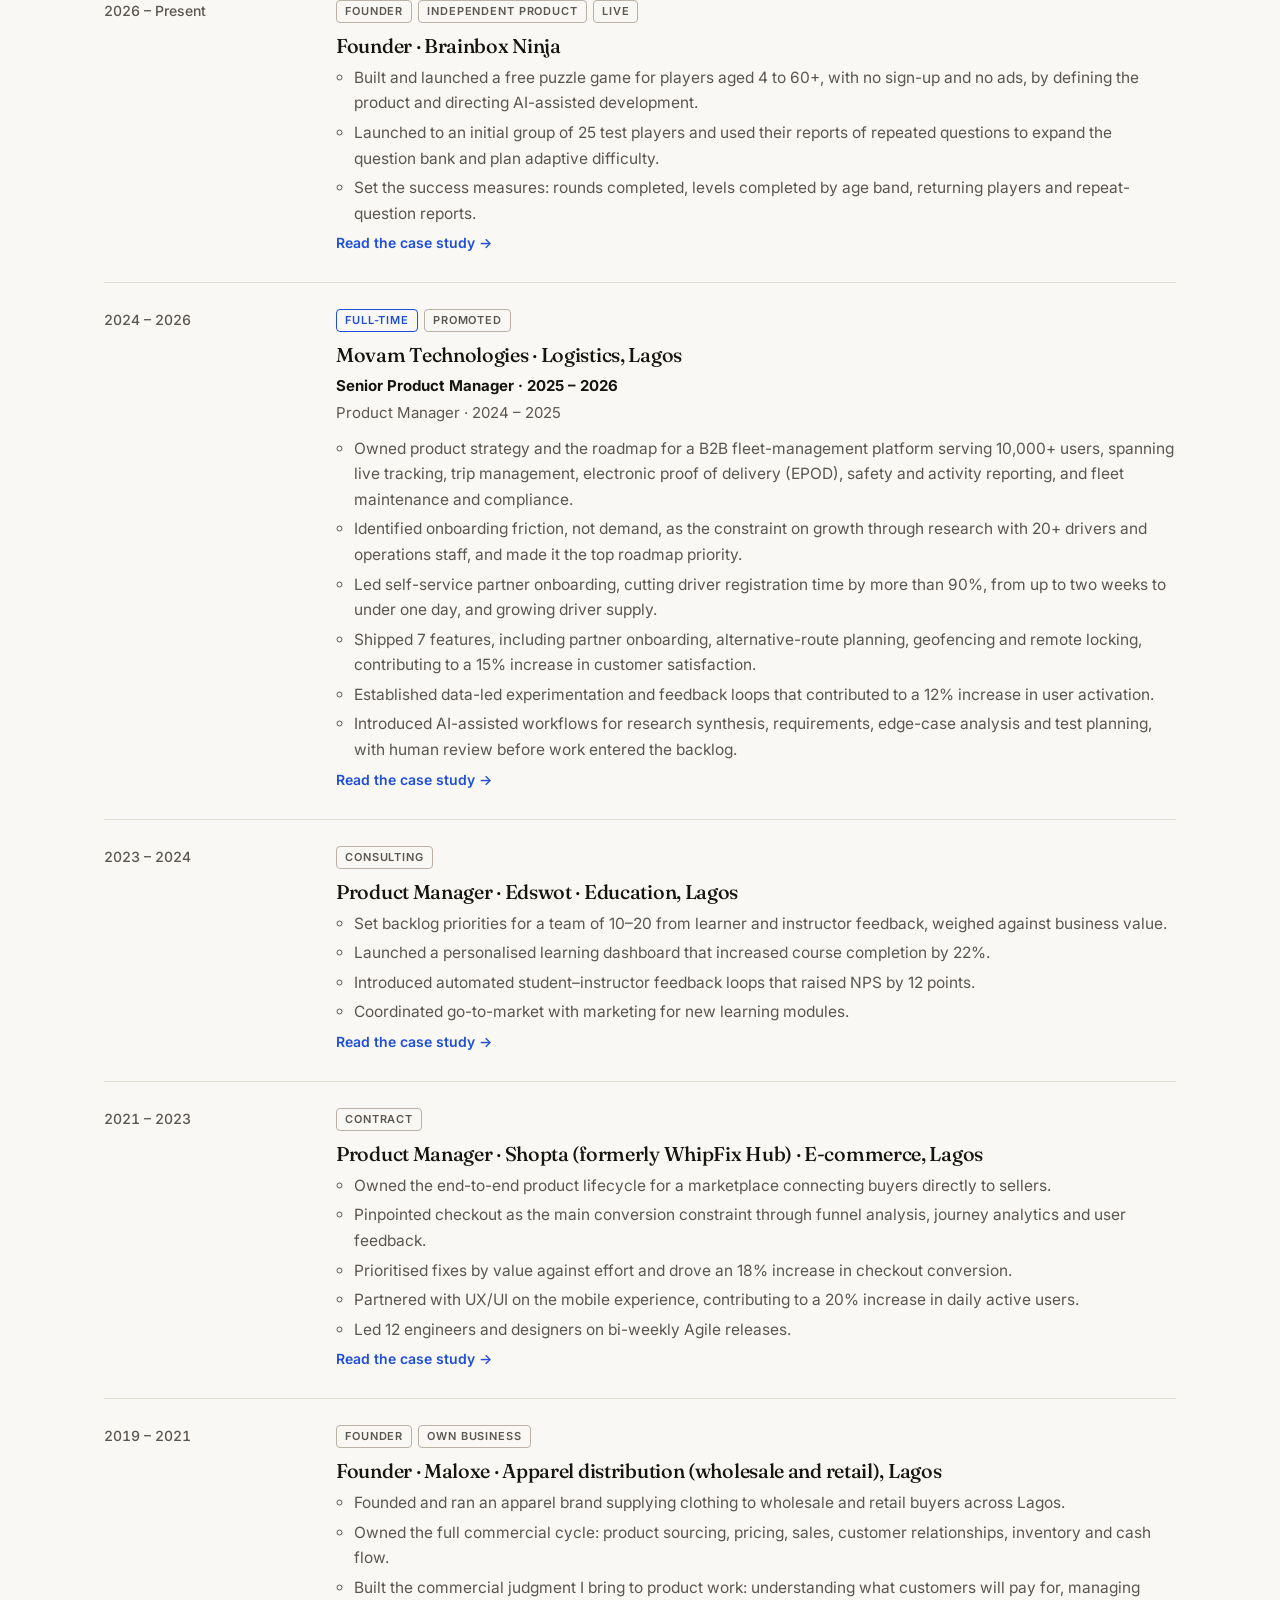
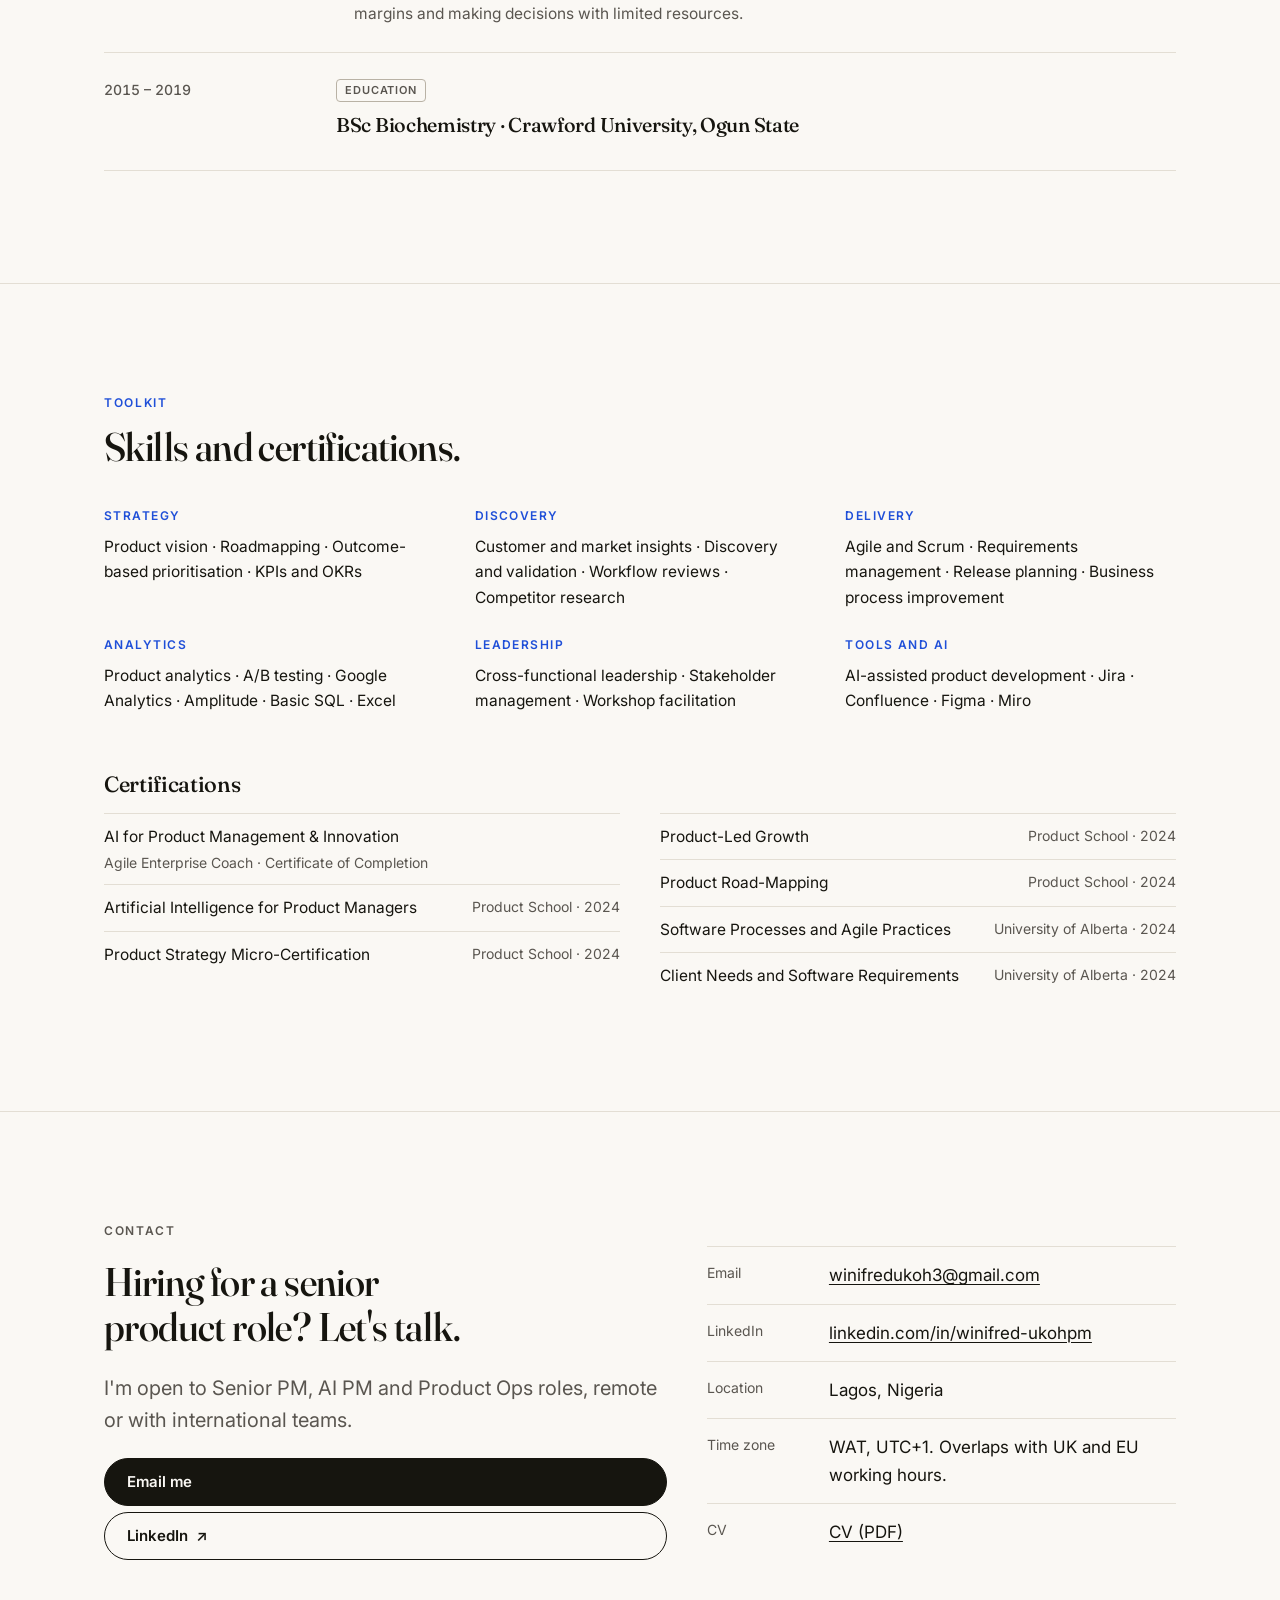
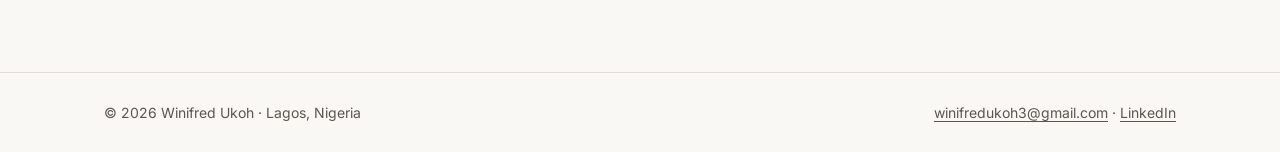
==== commit 9ad1c63c: "Movam: add the fleet-management platform scope - New 'The platform I owned' section grouping the fea" ====
--- a/index.html
+++ b/index.html
@@ -53,14 +53,14 @@
 <figure class="portrait"><picture><source srcset="/assets/img/winifred-ukoh.webp" type="image/webp"><img src="/assets/img/winifred-ukoh.jpg" alt="Winifred Ukoh, head-and-shoulders portrait" width="760" height="950" fetchpriority="high"></picture></figure>
 </div>
 <div class="proof" role="list" aria-label="Headline results"><div role="listitem"><b>&gt;90%</b><span>faster driver registration: from up to 2 weeks to under 1 day</span><small>Movam</small></div><div role="listitem"><b>&gt;99%</b><span>faster agency onboarding: from up to 2 days to under 10 minutes</span><small>Hadiel Health</small></div><div role="listitem"><b>+18%</b><span>checkout conversion</span><small>Shopta</small></div><div role="listitem"><b>+22%</b><span>course completion, with NPS up 12 points</span><small>Edswot</small></div></div>
-<p class="start"><strong>Start here</strong><span>Short on time? Read the <a href="/work/movam/">Movam partner onboarding case study</a> (6 min).</span></p>
+<p class="start"><strong>Start here</strong><span>Short on time? Read the <a href="/work/movam/">Movam partner onboarding case study</a> (7 min).</span></p>
 </div></section>
 
 <section class="section" id="work" aria-labelledby="work-h"><div class="wrap">
 <div class="section-head"><p class="eyebrow">Selected work</p><h2 id="work-h">Four companies and one product of my own.</h2>
 <p class="lead">Each case study opens with an at-a-glance summary, so you can get the point in under a minute and read on if it is relevant.</p></div>
 <div class="work-grid"><article class="card lead-card"><div class="lc-grid"><div style="display:grid;gap:14px;align-content:start"><span class="badge">Start here</span><p class="meta">Logistics · B2B · Full-time</p><h3><a href="/work/movam/">Taking driver onboarding off paper</a></h3><p class="problem">Paper-based registration lost documents and drivers, and capped the driver supply the business could sell.</p></div>
-<div style="display:grid;gap:14px;align-content:end"><dl><dt>Role</dt><dd>Product Manager, promoted to Senior PM</dd></dl><div class="metric"><b>&gt;90%</b><span>faster driver registration, from up to two weeks to under one day</span></div><div class="foot"><span class="go">Read case study →</span><span class="rt">6 min read</span></div></div></div></article><article class="card founder lead-card"><div class="lc-grid"><div style="display:grid;gap:14px;align-content:start"><span class="badge"><i aria-hidden="true"></i>Founder project · Live</span><p class="meta">Consumer · Puzzle game · 2026</p><h3><a href="/work/brainbox-ninja/">Brainbox Ninja</a></h3><p class="problem">A free puzzle game designed to build memory and focus for kids, attention-strained young people and adults 60+.</p></div>
+<div style="display:grid;gap:14px;align-content:end"><dl><dt>Role</dt><dd>Product Manager, promoted to Senior PM</dd></dl><div class="metric"><b>&gt;90%</b><span>faster driver registration, from up to two weeks to under one day</span></div><div class="foot"><span class="go">Read case study →</span><span class="rt">7 min read</span></div></div></div></article><article class="card founder lead-card"><div class="lc-grid"><div style="display:grid;gap:14px;align-content:start"><span class="badge"><i aria-hidden="true"></i>Founder project · Live</span><p class="meta">Consumer · Puzzle game · 2026</p><h3><a href="/work/brainbox-ninja/">Brainbox Ninja</a></h3><p class="problem">A free puzzle game designed to build memory and focus for kids, attention-strained young people and adults 60+.</p></div>
 <div style="display:grid;gap:14px;align-content:end"><dl><dt>Role</dt><dd>Founder: definition, requirements, AI-directed build</dd></dl><div class="metric"><b>Live</b><span>free, no sign-up, no ads. Iterating from player feedback.</span></div><div class="foot"><span class="go">Read case study →</span><a class="play" href="https://brainbox-ninja.vercel.app" target="_blank" rel="noopener">Play it <span aria-hidden="true">↗</span></a></div></div></div></article><article class="card"><p class="meta">Hadiel Health · Health insurance · Full-time · Current</p><h3><a href="/work/hadiel-health/">Self-service for corporate health plan clients</a></h3><p class="problem">HR teams and agencies relied on the HMO for every piece of information, and agency onboarding was slow and manual.</p><dl><dt>Role</dt><dd>Product Team Lead</dd></dl>
 <div class="metric"><b>&gt;99%</b><span>faster agency onboarding, from up to two days to under 10 minutes</span></div><div class="foot"><span class="go">Read case study →</span><span class="rt">4 min read</span></div></article><article class="card"><p class="meta">E-commerce marketplace · Contract</p><h3><a href="/work/shopta/">Finding and fixing checkout friction</a></h3><p class="problem">Friction at checkout was costing a buyer-to-seller marketplace completed orders.</p><dl><dt>Role</dt><dd>Product Manager, team of 12</dd></dl>
 <div class="metric"><b>+18%</b><span>checkout conversion</span></div><div class="foot"><span class="go">Read case study →</span><span class="rt">2 min read</span></div></article><article class="card lead-card wide"><div class="lc-grid"><div style="display:grid;gap:14px;align-content:start"><p class="meta">Education · Consulting</p><h3><a href="/work/edswot/">Keeping self-paced learners on course</a></h3><p class="problem">Learners study at home at their own pace, which makes finishing a course the hard part.</p></div><div style="display:grid;gap:14px;align-content:end"><dl><dt>Role</dt><dd>Product Manager</dd></dl>
@@ -143,7 +143,7 @@
 <li><div class="when">2024 – 2026</div><div><div class="tags"><span class="tag ft">Full-time</span><span class="tag">Promoted</span></div>
 <h3>Movam Technologies · Logistics, Lagos</h3>
 <div class="promo"><b>Senior Product Manager · 2025 – 2026</b><span>Product Manager · 2024 – 2025</span></div>
-<ul><li>Owned product strategy and the roadmap for multi-platform B2B logistics products serving 10,000+ users.</li><li>Identified onboarding friction, not demand, as the constraint on growth through research with 20+ drivers and operations staff, and made it the top roadmap priority.</li><li>Led self-service partner onboarding, cutting driver registration time by more than 90%, from up to two weeks to under one day, and growing driver supply.</li><li>Shipped 7 features, including partner onboarding, alternative-route planning, geofencing and remote locking, contributing to a 15% increase in customer satisfaction.</li><li>Established data-led experimentation and feedback loops that contributed to a 12% increase in user activation.</li><li>Introduced AI-assisted workflows for research synthesis, requirements, edge-case analysis and test planning, with human review before work entered the backlog.</li></ul>
+<ul><li>Owned product strategy and the roadmap for a B2B fleet-management platform serving 10,000+ users, spanning live tracking, trip management, electronic proof of delivery (EPOD), safety and activity reporting, and fleet maintenance and compliance.</li><li>Identified onboarding friction, not demand, as the constraint on growth through research with 20+ drivers and operations staff, and made it the top roadmap priority.</li><li>Led self-service partner onboarding, cutting driver registration time by more than 90%, from up to two weeks to under one day, and growing driver supply.</li><li>Shipped 7 features, including partner onboarding, alternative-route planning, geofencing and remote locking, contributing to a 15% increase in customer satisfaction.</li><li>Established data-led experimentation and feedback loops that contributed to a 12% increase in user activation.</li><li>Introduced AI-assisted workflows for research synthesis, requirements, edge-case analysis and test planning, with human review before work entered the backlog.</li></ul>
 <a class="more" href="/work/movam/">Read the case study →</a></div></li>
 <li><div class="when">2023 – 2024</div><div><div class="tags"><span class="tag">Consulting</span></div>
 <h3>Product Manager · Edswot · Education, Lagos</h3>
--- a/assets/css/site.css
+++ b/assets/css/site.css
@@ -329,3 +329,10 @@
 @media (prefers-reduced-motion:reduce){*{transition:none!important;animation:none!important}}
 @media (max-width:600px){.results>div:last-child:nth-child(odd){grid-column:1/-1}}
 .article ul+p{margin-top:12px}
+.scope{display:grid;grid-template-columns:repeat(2,minmax(0,1fr));gap:16px;margin:22px 0}
+.scope-card{border:1px solid var(--line);border-radius:var(--radius);background:var(--card);padding:18px 20px}
+.scope-card h3{font-size:19px;line-height:1.3;margin:0}
+.article .scope-card .scope-job{font-size:15px;color:var(--mut);margin:4px 0 0}
+.article .scope-card ul{margin-top:10px;gap:4px}
+.article .scope-card li{font-size:15.5px;line-height:1.5}
+@media (max-width:640px){.scope{grid-template-columns:1fr}}
